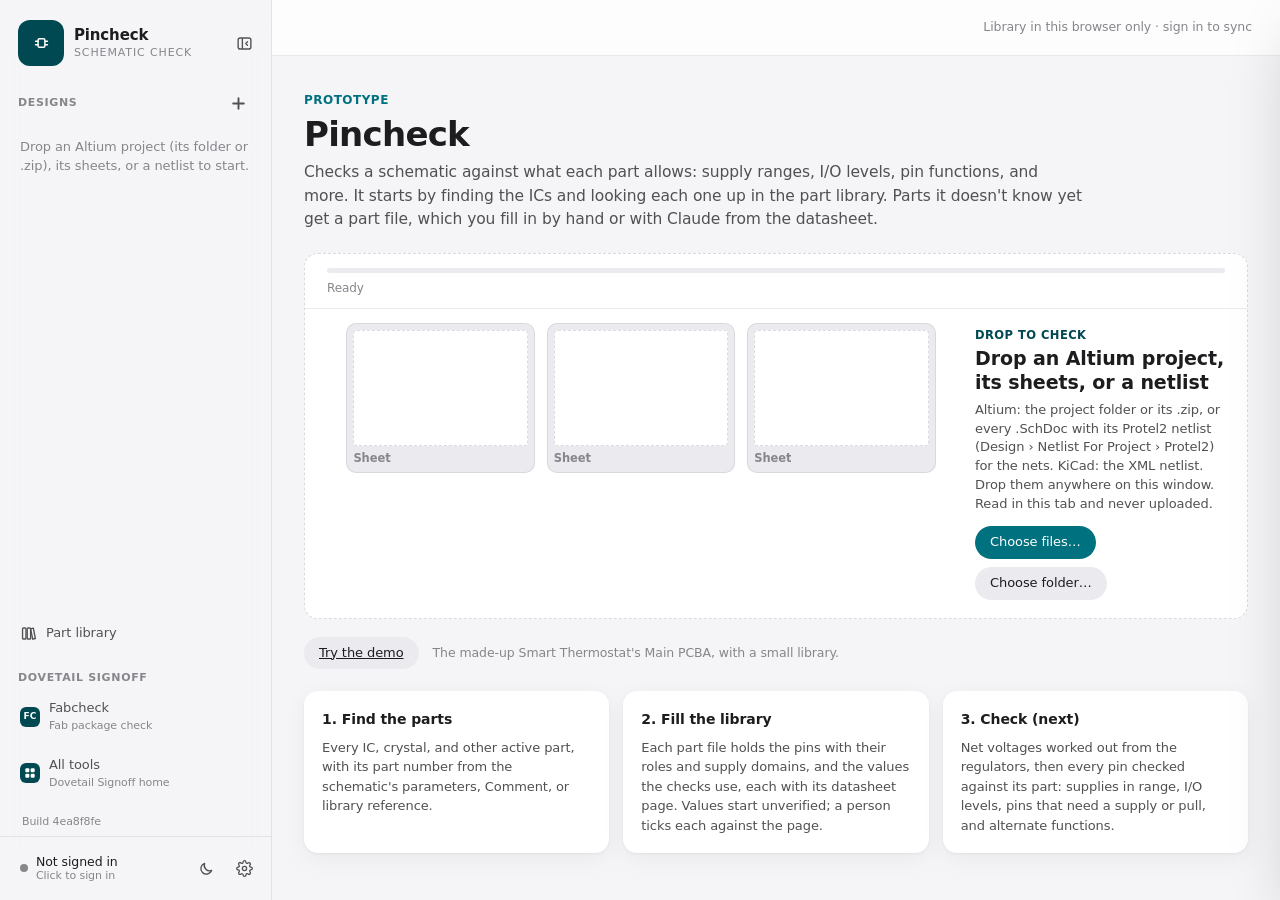
==== index.html @ 8c090bee "Findings: one line each, with a detail panel on the right A click opens a panel like Fabcheck's insp" ====
<!DOCTYPE html>
<html lang="en">
<head>
<meta charset="UTF-8">
<!-- Scripts only from this site. Schematics are read in this tab and never uploaded; the part library syncs with
     the private pincheck_data repo through api.github.com when signed in. -->
<meta http-equiv="Content-Security-Policy" content="default-src 'self'; script-src 'self'; connect-src 'self' https://api.github.com https://signoff-auth.misty-dawn-b371.workers.dev https://signoff-auth-dev.misty-dawn-b371.workers.dev; img-src 'self' data: blob:; style-src 'self' 'unsafe-inline'; object-src 'none'; base-uri 'none'; form-action 'none'">
<meta name="viewport" content="width=device-width, initial-scale=1.0">
<meta name="color-scheme" content="light dark">
<title>Pincheck · Schematic check</title>
<link rel="icon" href="data:image/svg+xml,%3Csvg xmlns='http://www.w3.org/2000/svg' viewBox='0 0 32 32'%3E%3Crect width='32' height='32' rx='8' fill='%23004952'/%3E%3Crect x='10' y='9' width='12' height='14' rx='2' fill='none' stroke='%23fff' stroke-width='2'/%3E%3Cpath d='M6 13h4M6 19h4M22 13h4M22 19h4' stroke='%23fff' stroke-width='2' stroke-linecap='round'/%3E%3C/svg%3E">
<link rel="stylesheet" href="assets/suite.css">
<link rel="stylesheet" href="assets/styles.css">
</head>
<body>
<div id="demo-banner" class="demo-banner" hidden></div>
<div class="app" id="app">
  <aside class="sidebar" id="sidebar">
    <div class="brand" data-act="home" style="cursor:pointer" title="Home">
      <div class="brand-mark" aria-hidden="true">
        <svg viewBox="0 0 20 20" fill="none" stroke="#fff" stroke-width="1.7" stroke-linecap="round"><rect x="6" y="5" width="8" height="10" rx="1.5"/><path d="M3 8h3M3 12h3M14 8h3M14 12h3"/></svg>
      </div>
      <div class="brand-text">
        <div class="brand-name">Pincheck</div>
        <div class="brand-sub">Schematic check</div>
      </div>
      <button class="icon-btn side-collapse" data-act="nav" title="Hide sidebar ( [ )" aria-label="Hide sidebar">
        <svg viewBox="0 0 20 20" fill="none" stroke="currentColor" stroke-width="1.6" stroke-linejoin="round"><rect x="2.5" y="3.5" width="15" height="13" rx="2.5"/><path d="M7.5 3.5v13"/><path d="M13.5 8l-2 2 2 2" stroke-linecap="round"/></svg>
      </button>
    </div>
    <div class="side-head">
      <span class="side-label">Designs</span>
      <button class="icon-btn" data-act="open" title="Open schematic files" aria-label="Open schematic files">
        <svg viewBox="0 0 16 16" fill="none" stroke="currentColor" stroke-width="1.8" stroke-linecap="round"><path d="M8 3v10M3 8h10"/></svg>
      </button>
    </div>
    <nav class="side-list" id="design-list"></nav>
    <button class="side-link" id="library-link" data-act="library" title="Every part file in the library">
      <svg viewBox="0 0 20 20" fill="none" stroke="currentColor" stroke-width="1.6" stroke-linejoin="round"><rect x="3" y="3.5" width="4" height="13" rx="1"/><rect x="8.5" y="3.5" width="4" height="13" rx="1"/><path d="m14 4.5 3.2-.8 2.4 12.2-3.2.8z" transform="translate(-1.5 0)"/></svg>
      Part library <span class="pk-count" id="library-count"></span>
    </button>
    <div class="side-tools" id="side-tools">
      <div class="side-head"><span class="side-label">Dovetail Signoff</span></div>
      <a class="side-link" href="../ee_design_review/index.html" data-signed data-demo-href hidden title="Open Signoff EE, electrical design review">
        <span class="tool-mark tool-mark-text">EE</span>
        <span>Signoff EE<small>Electrical design review</small></span>
      </a>
      <a class="side-link" href="../pcb_dfm/index.html" data-demo-href title="Open Fabcheck, fab package check">
        <span class="tool-mark tool-mark-text">FC</span>
        <span>Fabcheck<small>Fab package check</small></span>
      </a>
      <a class="side-link" href="../signoff/index.html" data-demo-href title="Back to Dovetail Signoff, all tools">
        <span class="tool-mark"><svg viewBox="0 0 18 18" fill="#fff"><rect x="2" y="2" width="6" height="6" rx="1.5"/><rect x="10" y="2" width="6" height="6" rx="1.5"/><rect x="2" y="10" width="6" height="6" rx="1.5"/><rect x="10" y="10" width="6" height="6" rx="1.5"/></svg></span>
        <span>All tools<small>Dovetail Signoff home</small></span>
      </a>
    </div>
    <button type="button" class="side-link" id="people-link" data-people-open title="People and access in Signoff EE, ME, and FW" hidden>
      <svg viewBox="0 0 20 20" fill="none" stroke="currentColor" stroke-width="1.6" stroke-linecap="round"><circle cx="7.5" cy="7" r="2.8"/><path d="M2.5 16.5c.6-2.8 2.6-4.3 5-4.3s4.4 1.5 5 4.3"/><circle cx="14" cy="7.8" r="2.2"/><path d="M13.6 12.3c2 .1 3.4 1.4 3.9 3.7"/></svg>
      People &amp; access
    </button>
    <div class="side-version pk-muted pk-version" id="version"></div>
    <div class="side-foot">
      <button class="sync-pill" id="sync-pill" title="GitHub sign-in">
        <span class="sync-dot"></span>
        <span class="sync-text"><span class="sync-title">Not signed in</span><span class="sync-sub">Click to sign in</span></span>
      </button>
      <button class="icon-btn" data-act="theme" id="theme-btn" title="Dark mode" aria-label="Toggle dark mode"></button>
      <button class="icon-btn" data-foot-settings title="Settings" aria-label="Settings">
        <svg viewBox="0 0 24 24" fill="none" stroke="currentColor" stroke-width="1.8" stroke-linecap="round" stroke-linejoin="round"><circle cx="12" cy="12" r="3"/><path d="M19.4 15a1.65 1.65 0 0 0 .33 1.82l.06.06a2 2 0 1 1-2.83 2.83l-.06-.06a1.65 1.65 0 0 0-1.82-.33 1.65 1.65 0 0 0-1 1.51V21a2 2 0 1 1-4 0v-.09A1.65 1.65 0 0 0 9 19.4a1.65 1.65 0 0 0-1.82.33l-.06.06a2 2 0 1 1-2.83-2.83l.06-.06A1.65 1.65 0 0 0 4.68 15a1.65 1.65 0 0 0-1.51-1H3a2 2 0 1 1 0-4h.09A1.65 1.65 0 0 0 4.6 9a1.65 1.65 0 0 0-.33-1.82l-.06-.06a2 2 0 1 1 2.83-2.83l.06.06A1.65 1.65 0 0 0 9 4.68a1.65 1.65 0 0 0 1-1.51V3a2 2 0 1 1 4 0v.09a1.65 1.65 0 0 0 1 1.51 1.65 1.65 0 0 0 1.82-.33l.06-.06a2 2 0 1 1 2.83 2.83l-.06.06A1.65 1.65 0 0 0 19.4 9a1.65 1.65 0 0 0 1.51 1H21a2 2 0 1 1 0 4h-.09a1.65 1.65 0 0 0-1.51 1z"/></svg>
      </button>
    </div>
  </aside>
  <main class="main" id="main">
    <header class="toolbar" id="toolbar">
      <button class="icon-btn menu-toggle" data-act="nav" title="Show sidebar ( [ )" aria-label="Show sidebar">
        <svg viewBox="0 0 20 20" fill="none" stroke="currentColor" stroke-width="1.8" stroke-linecap="round"><path d="M3 6h14M3 10h14M3 14h14"/></svg>
      </button>
      <div class="toolbar-center"><div class="seg" id="view-seg" role="tablist" hidden></div></div>
      <div class="toolbar-actions" id="toolbar-actions"></div>
    </header>
    <div id="view"></div>
  </main>
</div>
<aside class="inspector" id="inspector" aria-label="Finding detail"></aside>
<div class="pk-dropzone" aria-hidden="true"><div>Drop to open</div></div>
<div class="toasts" id="toasts"></div>
<input type="file" id="file-input" multiple hidden accept=".schdoc,.SchDoc,.prjpcb,.PrjPcb,.xml,.net,.zip">
<input type="file" id="dir-input" webkitdirectory multiple hidden>
<input type="file" id="json-input" multiple hidden accept=".json,application/json">
<script src="assets/version.js"></script>
<script src="assets/cfb.js"></script>
<script src="assets/schdoc.js"></script>
<script src="assets/kicad.js"></script>
<script src="assets/protel.js"></script>
<script src="assets/design.js"></script>
<script src="assets/archive.js"></script>
<script src="assets/params.js"></script>
<script src="assets/library.js"></script>
<script src="assets/checks.js"></script>
<script src="assets/findings.js"></script>
<script src="assets/scan.js"></script>
<script src="assets/viewer.js"></script>
<script src="assets/editor.js"></script>
<!-- Send to Signoff EE: the Signoff engine's model and GitHub storage (vendored by tools/sync_vendor.py), the send, and stored runs. -->
<script src="assets/vendor/model.js"></script>
<script src="assets/vendor/github.js"></script>
<script src="assets/signoff.js"></script>
<script src="assets/runs.js"></script>
<!-- The suite's sign-in and sidebar foot, from the hub (Pincheck vendors no engine files). -->
<script src="../signoff/assets/auth.js"></script>
<script src="../signoff/assets/people.js"></script>
<script src="../signoff/assets/invites.js"></script>
<script src="../signoff/assets/sidefoot.js"></script>
<script src="assets/app.js"></script>
</body>
</html>
---- assets/suite.css ----
/* Vendored from ee_design_review/assets/styles.css (Signoff EE) so Pincheck shares the suite's tokens and components.
   Do not edit here: re-copy with tools/sync_suite_css.py when Signoff EE's stylesheet changes. */
/* Shared Signoff engine (EE, ME and FW). Edit it in ee_design_review only; me_design_review and
   fw_design_review vendor it unchanged with tools/sync_engine.py. Tool specifics go in assets/config.js. */
/* Signoff — design review tool. Light/dark tokens, then layout, then components. */

:root {
  --bg: #f5f5f7;
  --bg-elev: #ffffff;
  --bg-sunk: #ebebef;
  --sidebar: rgba(246, 246, 248, 0.82);
  --toolbar: rgba(255, 255, 255, 0.78);
  --text: #1d1d1f;
  --text-2: #515154;
  --text-3: #86868b;
  --hair: rgba(0, 0, 0, 0.08);
  --hair-2: rgba(0, 0, 0, 0.14);
  --accent: #00727f;
  --accent-ink: #004952;
  --accent-soft: rgba(0, 114, 127, 0.10);
  --pass: #248a3d;
  --pass-soft: rgba(52, 199, 89, 0.14);
  --issue: #d70015;
  --issue-soft: rgba(255, 59, 48, 0.12);
  --warn: #946f00;
  --warn-soft: rgba(255, 214, 10, 0.22);
  --on-warn: #fff;
  /* Severities tell apart without hue (Chris is colorblind): errors are striped, warnings dotted.
     The *-hatch tokens overlay a soft tint, the *-fill-hatch tokens a solid fill, e.g.
     background: var(--warn-hatch), var(--warn-soft). */
  --issue-hatch: repeating-linear-gradient(-45deg, rgba(215, 0, 21, 0.22) 0 1.5px, transparent 1.5px 6px);
  --warn-hatch: radial-gradient(circle, rgba(148, 111, 0, 0.42) 0 0.8px, transparent 1.3px) 0 0 / 5px 5px;
  --issue-fill-hatch: repeating-linear-gradient(-45deg, rgba(255, 255, 255, 0.45) 0 1px, transparent 1px 4px);
  --warn-fill-hatch: radial-gradient(circle, rgba(255, 255, 255, 0.55) 0 0.7px, transparent 1.1px) 0 0 / 3px 3px;
  --na: #8e8e93;
  --na-soft: rgba(142, 142, 147, 0.14);
  --sev-critical: #d70015;
  --sev-major: #e07800;
  --sev-minor: #a1a1a6;
  --shadow-sm: 0 1px 2px rgba(0, 0, 0, 0.04), 0 1px 1px rgba(0, 0, 0, 0.03);
  --shadow: 0 1px 3px rgba(0, 0, 0, 0.05), 0 6px 24px rgba(0, 0, 0, 0.05);
  --shadow-lg: 0 24px 64px rgba(0, 0, 0, 0.18), 0 2px 8px rgba(0, 0, 0, 0.08);
  --radius: 14px;
  --radius-sm: 9px;
  --sans: -apple-system, BlinkMacSystemFont, "SF Pro Text", "Inter", "Segoe UI Variable Text", "Segoe UI", system-ui, sans-serif;
  --display: -apple-system, BlinkMacSystemFont, "SF Pro Display", "Inter", "Segoe UI Variable Display", "Segoe UI", system-ui, sans-serif;
  --mono: ui-monospace, "SF Mono", "Cascadia Code", Consolas, monospace;
  --ease: cubic-bezier(0.2, 0.8, 0.2, 1);
  color-scheme: light;
}

@media (prefers-color-scheme: dark) {
  :root:not([data-theme="light"]) {
    --bg: #000000;
    --bg-elev: #1c1c1e;
    --bg-sunk: #2c2c2e;
    --sidebar: rgba(28, 28, 30, 0.82);
    --toolbar: rgba(22, 22, 24, 0.78);
    --text: #f5f5f7;
    --text-2: #c7c7cc;
    --text-3: #8e8e93;
    --hair: rgba(255, 255, 255, 0.09);
    --hair-2: rgba(255, 255, 255, 0.16);
    --accent: #3fc1cf;
    --accent-ink: #7fd8e2;
    --accent-soft: rgba(63, 193, 207, 0.14);
    --pass: #30d158;
    --pass-soft: rgba(48, 209, 88, 0.16);
    --issue: #ff453a;
    --issue-soft: rgba(255, 69, 58, 0.16);
    --warn: #ffd60a;
    --warn-soft: rgba(255, 214, 10, 0.14);
    --on-warn: #1c1c1e;
    --issue-hatch: repeating-linear-gradient(-45deg, rgba(255, 69, 58, 0.26) 0 1.5px, transparent 1.5px 6px);
    --warn-hatch: radial-gradient(circle, rgba(255, 214, 10, 0.4) 0 0.8px, transparent 1.3px) 0 0 / 5px 5px;
    --issue-fill-hatch: repeating-linear-gradient(-45deg, rgba(255, 255, 255, 0.45) 0 1px, transparent 1px 4px);
    --warn-fill-hatch: radial-gradient(circle, rgba(0, 0, 0, 0.4) 0 0.7px, transparent 1.1px) 0 0 / 3px 3px;
    --na-soft: rgba(142, 142, 147, 0.2);
    --sev-minor: #636366;
    --shadow-sm: none;
    --shadow: 0 0 0 1px rgba(255, 255, 255, 0.06);
    --shadow-lg: 0 24px 64px rgba(0, 0, 0, 0.6), 0 0 0 1px rgba(255, 255, 255, 0.08);
    color-scheme: dark;
  }
}
:root[data-theme="dark"] {
  --bg: #000000;
  --bg-elev: #1c1c1e;
  --bg-sunk: #2c2c2e;
  --sidebar: rgba(28, 28, 30, 0.82);
  --toolbar: rgba(22, 22, 24, 0.78);
  --text: #f5f5f7;
  --text-2: #c7c7cc;
  --text-3: #8e8e93;
  --hair: rgba(255, 255, 255, 0.09);
  --hair-2: rgba(255, 255, 255, 0.16);
  --accent: #3fc1cf;
  --accent-ink: #7fd8e2;
  --accent-soft: rgba(63, 193, 207, 0.14);
  --pass: #30d158;
  --pass-soft: rgba(48, 209, 88, 0.16);
  --issue: #ff453a;
  --issue-soft: rgba(255, 69, 58, 0.16);
  --warn: #ffd60a;
  --warn-soft: rgba(255, 214, 10, 0.14);
  --on-warn: #1c1c1e;
  --issue-hatch: repeating-linear-gradient(-45deg, rgba(255, 69, 58, 0.26) 0 1.5px, transparent 1.5px 6px);
  --warn-hatch: radial-gradient(circle, rgba(255, 214, 10, 0.4) 0 0.8px, transparent 1.3px) 0 0 / 5px 5px;
  --issue-fill-hatch: repeating-linear-gradient(-45deg, rgba(255, 255, 255, 0.45) 0 1px, transparent 1px 4px);
  --warn-fill-hatch: radial-gradient(circle, rgba(0, 0, 0, 0.4) 0 0.7px, transparent 1.1px) 0 0 / 3px 3px;
  --na-soft: rgba(142, 142, 147, 0.2);
  --sev-minor: #636366;
  --shadow-sm: none;
  --shadow: 0 0 0 1px rgba(255, 255, 255, 0.06);
  --shadow-lg: 0 24px 64px rgba(0, 0, 0, 0.6), 0 0 0 1px rgba(255, 255, 255, 0.08);
  color-scheme: dark;
}

* { box-sizing: border-box; }
html, body { margin: 0; height: 100%; }
body {
  background: var(--bg);
  color: var(--text);
  font: 14px/1.45 var(--sans);
  -webkit-font-smoothing: antialiased;
  letter-spacing: -0.006em;
}
button, input, select, textarea { font: inherit; color: inherit; letter-spacing: inherit; }
button { cursor: pointer; }
[hidden] { display: none !important; }
:focus-visible { outline: 3px solid var(--accent-soft); outline-offset: 1px; border-radius: 6px; }
::selection { background: var(--accent-soft); }

/* ── App layout ── */
.app { display: grid; grid-template-columns: 272px 1fr; height: 100vh; height: 100dvh; }
/* The banner wraps to several lines on a phone, so the app takes what's left instead of a fixed 33px. */
body.has-banner { display: flex; flex-direction: column; height: 100vh; height: 100dvh; }
body.has-banner .demo-banner { flex: none; }
body.has-banner .app { flex: 1; min-height: 0; height: auto; }
.sidebar {
  background: var(--sidebar);
  backdrop-filter: saturate(180%) blur(24px);
  -webkit-backdrop-filter: saturate(180%) blur(24px);
  border-right: 1px solid var(--hair);
  display: flex; flex-direction: column; min-height: 0;
}
.main { position: relative; overflow: auto; min-width: 0; scroll-behavior: smooth; }

/* ── Sidebar ── */
.brand { display: flex; align-items: center; gap: 10px; padding: 20px 18px 14px; }
/* A touch taller than the name and subtitle beside it (44 px when the subtitle wraps). */
.brand-mark { width: 46px; height: 46px; border-radius: 12px; background: #004952; display: grid; place-items: center; flex: none; }
.brand-mark svg { width: 17px; height: 28px; }
.brand-text { line-height: 1.1; }
.brand-name { font: 600 15px/1.1 var(--display); letter-spacing: -0.01em; }
.brand-sub { font-size: 11px; color: var(--text-3); letter-spacing: 0.08em; text-transform: uppercase; margin-top: 3px; }

.side-search { margin: 0 14px 10px; position: relative; }
.side-search input {
  width: 100%; border: none; border-radius: 9px; padding: 7px 10px 7px 30px;
  background: var(--bg-sunk); font-size: 13px; outline: none;
}
.side-search svg { position: absolute; left: 10px; top: 50%; transform: translateY(-50%); width: 13px; height: 13px; color: var(--text-3); }

.side-head { display: flex; align-items: center; justify-content: space-between; padding: 8px 18px 6px; }
.side-head .side-fold { margin-left: auto; }
.side-label { font-size: 11px; font-weight: 600; color: var(--text-3); text-transform: uppercase; letter-spacing: 0.06em; }
.side-list { flex: 1; overflow-y: auto; overflow-x: hidden; padding: 2px 10px 12px; }
.proj {
  display: flex; align-items: center; gap: 10px; width: 100%; text-align: left;
  border: none; background: transparent; border-radius: 9px; padding: 8px 10px; margin-bottom: 1px;
  transition: background 0.15s;
}
.proj:hover { background: var(--hair); }
.proj.active { background: var(--accent); color: #fff; }
.proj.active .proj-sub { color: rgba(255, 255, 255, 0.75); }
.proj-body { flex: 1; min-width: 0; overflow: hidden; }
/* Block-level, or the ellipsis never applies and long names run past the row to the panel edge. */
.proj-name { display: block; font-weight: 500; font-size: 13.5px; white-space: nowrap; overflow: hidden; text-overflow: ellipsis; }
.proj-sub { display: block; font-size: 12px; color: var(--text-3); white-space: nowrap; overflow: hidden; text-overflow: ellipsis; }
.proj-dirty { width: 7px; height: 7px; border-radius: 50%; background: var(--warn); flex: none; }
.proj.active .proj-dirty { background: #fff; }
.side-empty { color: var(--text-3); font-size: 13px; padding: 12px 10px; }
.side-archived { margin-top: 10px; }
.side-group + .side-group { margin-top: 6px; }
.side-group-head { display: flex; align-items: center; gap: 6px; width: 100%; padding: 6px 8px 4px; border: 0; border-radius: 6px; background: none; color: var(--text-3); font: inherit; font-size: 11px; font-weight: 600; text-transform: uppercase; letter-spacing: 0.06em; text-align: left; cursor: pointer; }
.side-group-head:hover { color: var(--text-2); }
.side-group-head svg { width: 12px; height: 12px; flex: none; transition: transform 0.15s; }
.side-group-head[aria-expanded="false"] svg { transform: rotate(-90deg); }
.side-group-name { flex: 1; min-width: 0; overflow: hidden; white-space: nowrap; text-overflow: ellipsis; }
.side-group-count { font-weight: 500; letter-spacing: 0; }

.side-foot { border-top: 1px solid var(--hair); padding: 10px 12px; display: flex; align-items: center; gap: 8px; }
.sync-pill {
  flex: 1; display: flex; align-items: center; gap: 8px; border: none; background: transparent;
  border-radius: 9px; padding: 7px 8px; text-align: left; min-width: 0;
}
.sync-pill:hover { background: var(--hair); }
.sync-dot { width: 8px; height: 8px; border-radius: 50%; background: var(--text-3); flex: none; }
.sync-dot[data-tone="ok"] { background: var(--pass); }
.sync-dot[data-tone="warn"] { background: var(--warn); }
.sync-dot[data-tone="error"] { background: var(--issue); }
.sync-dot[data-tone="busy"] { background: var(--accent); animation: pulse 1s infinite; }
@keyframes pulse { 50% { opacity: 0.3; } }
.sync-text { min-width: 0; line-height: 1.25; display: flex; flex-direction: column; }
.sync-title { font-size: 12.5px; font-weight: 500; white-space: nowrap; overflow: hidden; text-overflow: ellipsis; }
.sync-sub { font-size: 11px; color: var(--text-3); white-space: nowrap; overflow: hidden; text-overflow: ellipsis; }
/* The signed-in GitHub account, on the pill's second line: who this page is acting as, at a glance. */
.sync-sub.sync-who { font-size: 12.5px; font-weight: 600; color: var(--text-2); }

/* ── Buttons ── */
.btn {
  display: inline-flex; align-items: center; justify-content: center; gap: 6px;
  border: none; border-radius: 980px; padding: 7px 15px; font-size: 13px; font-weight: 500;
  background: var(--bg-sunk); color: var(--text); white-space: nowrap;
  transition: background 0.15s, transform 0.1s, opacity 0.15s;
}
.btn:hover { background: var(--hair-2); }
.btn:active { transform: scale(0.97); }
.btn:disabled { opacity: 0.45; pointer-events: none; }
.btn-primary { background: var(--accent); color: #fff; }
.btn-primary:hover { background: var(--accent-ink); }
:root[data-theme="dark"] .btn-primary:hover { background: #2aa7b5; }
.btn-plain { background: transparent; color: var(--accent); padding-left: 8px; padding-right: 8px; }
.btn-plain:hover { background: var(--accent-soft); }
.btn-danger { background: var(--issue-soft); color: var(--issue); }
.btn-danger:hover { background: var(--issue); color: #fff; }
.btn svg { width: 15px; height: 15px; }
.icon-btn {
  width: 30px; height: 30px; border-radius: 8px; border: none; background: transparent; color: var(--text-2);
  display: inline-grid; place-items: center; flex: none; transition: background 0.15s;
}
.icon-btn:hover { background: var(--hair); color: var(--text); }
.icon-btn svg { width: 17px; height: 17px; }
.badge { min-width: 18px; height: 18px; padding: 0 5px; border-radius: 9px; background: var(--warn); color: var(--on-warn); font-size: 11px; font-weight: 600; display: inline-grid; place-items: center; }

/* ── Toolbar ── */
.toolbar {
  position: sticky; top: 0; z-index: 20; height: 56px;
  display: flex; align-items: center; gap: 12px; padding: 0 28px;
  background: var(--toolbar);
  backdrop-filter: saturate(180%) blur(20px);
  -webkit-backdrop-filter: saturate(180%) blur(20px);
  border-bottom: 1px solid var(--hair);
}
.toolbar-title { display: none; font: 600 15px var(--display); flex: none; max-width: 32ch; white-space: nowrap; overflow: hidden; text-overflow: ellipsis; opacity: 0; transition: opacity 0.2s; }
.toolbar.scrolled .toolbar-title { opacity: 1; }
.toolbar-center { flex: 1; display: flex; justify-content: flex-start; min-width: 0; }
.toolbar-actions { display: flex; gap: 6px; align-items: center; flex: none; }
.menu-toggle { display: none; }

/* Segmented control */
.seg {
  display: inline-flex; background: var(--bg-sunk); border-radius: 9px; padding: 2px; gap: 2px;
  max-width: 100%; overflow-x: auto; scrollbar-width: none;
}
.seg::-webkit-scrollbar { display: none; }
.seg button {
  border: none; background: transparent; border-radius: 7px; padding: 4px 11px; font-size: 12.5px; font-weight: 500;
  color: var(--text-2); white-space: nowrap; transition: background 0.15s, color 0.15s, box-shadow 0.15s;
  display: inline-flex; align-items: center; gap: 6px;
}
.seg button:hover { color: var(--text); }
.seg button.on { background: var(--bg-elev); color: var(--text); box-shadow: 0 1px 3px rgba(0, 0, 0, 0.12), 0 0 0 0.5px rgba(0, 0, 0, 0.04); }
.seg .count { font-size: 11px; color: var(--text-3); font-variant-numeric: tabular-nums; }
.seg button .dot { width: 6px; height: 6px; border-radius: 50%; background: var(--issue); }

/* ── Page ── */
.page { max-width: 1060px; margin: 0 auto; padding: 36px 32px 120px; }
.eyebrow { font-size: 12px; font-weight: 600; color: var(--accent); letter-spacing: 0.04em; text-transform: uppercase; margin-bottom: 6px; }
.page-title { font: 700 34px/1.12 var(--display); letter-spacing: -0.022em; margin: 0 0 8px; }
.page-sub { color: var(--text-2); font-size: 15px; display: flex; flex-wrap: wrap; gap: 6px 14px; align-items: center; }
.page-sub .sep { color: var(--text-3); margin: 0 7px; }
.chips { display: flex; flex-wrap: wrap; gap: 6px; }
.chip { font-size: 12px; padding: 3px 10px; border-radius: 980px; background: var(--bg-sunk); color: var(--text-2); white-space: nowrap; }
.chip.accent { background: var(--accent-soft); color: var(--accent-ink); }
.page-head { display: flex; gap: 24px; align-items: flex-start; justify-content: space-between; margin-bottom: 28px; }
.page-head-text { min-width: 0; flex: 1; }
/* A board's picture beside the progress ring, when a checker stored one (Fabcheck's previews) */
.head-visual { display: flex; align-items: center; gap: 22px; flex: none; }
.head-pic { position: relative; }
.head-pic:empty { display: none; }
.head-pic-img { display: block; padding: 0; border: none; background: none; border-radius: 10px; }
button.head-pic-img { cursor: pointer; }
.head-pic-img img { display: block; width: 240px; max-width: 38vw; max-height: 150px; object-fit: contain; filter: drop-shadow(0 10px 18px rgba(0, 0, 0, 0.22)); transition: transform 0.2s var(--ease); }
button.head-pic-img:hover img { transform: translateY(-2px) scale(1.02); }
.head-pic .seg { position: absolute; right: 0; bottom: -10px; opacity: 0; transition: opacity 0.15s; }
.head-pic:hover .seg, .head-pic:focus-within .seg { opacity: 1; }
.head-pic .seg button { padding: 2px 8px; font-size: 11px; }
/* Touch screens: the side toggle sits under the picture, not over it. */
@media (hover: none) {
  .head-pic { display: flex; flex-direction: column; align-items: center; gap: 8px; }
  .head-pic .seg { position: static; opacity: 1; }
}

/* Cards */
.card { background: var(--bg-elev); border-radius: var(--radius); box-shadow: var(--shadow); }
.grid { display: grid; gap: 14px; }
.grid-4 { grid-template-columns: repeat(4, 1fr); }
.grid-3 { grid-template-columns: repeat(auto-fill, minmax(290px, 1fr)); }
.stat { padding: 16px 18px; }
.stat-num { font: 600 28px/1 var(--display); font-variant-numeric: tabular-nums; letter-spacing: -0.02em; }
.stat-label { font-size: 12.5px; color: var(--text-3); margin-top: 6px; }
.stat.pass .stat-num { color: var(--pass); }
.stat.issue .stat-num { color: var(--issue); }
.stat-link { border: none; text-align: left; font: inherit; color: inherit; transition: transform 0.2s var(--ease), box-shadow 0.2s; }
.stat-link:hover { transform: translateY(-2px); box-shadow: var(--shadow-lg); }
.section-title { font: 600 19px var(--display); letter-spacing: -0.012em; margin: 36px 0 14px; display: flex; align-items: center; justify-content: space-between; gap: 12px; }

.cl-card { padding: 18px; border: none; text-align: left; display: flex; flex-direction: column; gap: 14px; transition: transform 0.2s var(--ease), box-shadow 0.2s; }
.cl-card:hover { transform: translateY(-2px); box-shadow: var(--shadow-lg); }
.cl-card-top { display: flex; justify-content: space-between; align-items: flex-start; gap: 10px; }
.cl-card-title { font: 600 16px var(--display); }
.cl-card-desc { font-size: 12.5px; color: var(--text-3); margin-top: 3px; line-height: 1.35; display: -webkit-box; -webkit-line-clamp: 2; -webkit-box-orient: vertical; overflow: hidden; }
.cl-card-top > div:first-child { min-width: 0; }
.cl-card-foot { display: flex; gap: 12px; font-size: 12px; color: var(--text-2); font-variant-numeric: tabular-nums; }
.cl-card-foot b { font-weight: 600; }
.bar { height: 6px; border-radius: 3px; background: var(--bg-sunk); overflow: hidden; display: flex; }
.bar i { display: block; height: 100%; transition: width 0.4s var(--ease); }
.bar .b-pass { background: var(--pass); }
.bar .b-issue { background: var(--issue-fill-hatch), var(--issue); }
.bar .b-na { background: var(--na); opacity: 0.45; }

/* Progress ring */
.ring { position: relative; flex: none; }
.ring svg { display: block; transform: rotate(-90deg); }
.ring-track { stroke: var(--bg-sunk); }
.ring-val { stroke: var(--accent); transition: stroke-dashoffset 0.6s var(--ease); }
.ring-label { position: absolute; inset: 0; display: grid; place-items: center; text-align: center; font-variant-numeric: tabular-nums; }
.ring-label b { font: 600 22px/1 var(--display); letter-spacing: -0.02em; display: block; }
.ring-label span { font-size: 11px; color: var(--text-3); }

/* ── Checklist view ── */
.cl-head { display: flex; align-items: flex-end; justify-content: space-between; gap: 20px; margin-bottom: 18px; }
.filters { display: flex; gap: 10px; align-items: center; flex-wrap: wrap; margin-bottom: 18px; }
.search { position: relative; flex: 1; min-width: 180px; max-width: 320px; }
.search input { width: 100%; border: none; border-radius: 9px; padding: 7px 10px 7px 30px; background: var(--bg-elev); box-shadow: var(--shadow-sm), inset 0 0 0 1px var(--hair); font-size: 13px; outline: none; }
.search input:focus { box-shadow: inset 0 0 0 2px var(--accent); }
.search svg { position: absolute; left: 10px; top: 50%; transform: translateY(-50%); width: 13px; height: 13px; color: var(--text-3); }

.sec { margin-bottom: 14px; overflow: hidden; }
.sec-head { display: flex; align-items: center; gap: 12px; padding: 14px 16px 14px 18px; cursor: pointer; user-select: none; }
.sec-chev { width: 14px; height: 14px; color: var(--text-3); transition: transform 0.2s var(--ease); flex: none; }
.sec.collapsed .sec-chev { transform: rotate(-90deg); }
.sec-title { font: 600 15px var(--display); flex: 1; min-width: 0; letter-spacing: -0.01em; }
.sec-title small { font: 400 12px var(--sans); color: var(--text-3); margin-left: 8px; }
.sec-meta { display: flex; align-items: center; gap: 10px; font-size: 12px; color: var(--text-3); font-variant-numeric: tabular-nums; flex: none; }
.sec-meta .bar { width: 72px; }
.sec-na { font-size: 11.5px; padding: 3px 9px; border-radius: 980px; border: none; background: transparent; color: var(--text-3); }
.sec-na:hover { background: var(--bg-sunk); color: var(--text); }
.sec-na.on { background: var(--na-soft); color: var(--text-2); }
.sec-pass { display: inline-flex; align-items: center; gap: 4px; }
.sec-pass svg { width: 11px; height: 11px; flex: none; }
.sec-pass:hover { color: var(--pass); }
.sec.collapsed .sec-body { display: none; }
.sec.is-na .sec-title { color: var(--text-3); }
.sec-body { border-top: 1px solid var(--hair); }

.item {
  display: grid; grid-template-columns: auto 1fr auto; gap: 12px; align-items: start;
  padding: 11px 16px 11px 18px; border-bottom: 1px solid var(--hair); cursor: pointer;
  transition: background 0.12s;
}
.item:last-child { border-bottom: none; }
.item:hover { background: rgba(127, 127, 127, 0.05); }
.item.sel { background: var(--accent-soft); }
.item.st-na .item-text, .item.st-pass .item-text { color: var(--text-3); }
.item.st-pass .item-text { text-decoration: none; }
.item-text { font-size: 14px; line-height: 1.4; padding-top: 2px; }
.item-sub { display: flex; flex-wrap: wrap; gap: 6px; align-items: center; margin-top: 5px; font-size: 11.5px; color: var(--text-3); }
.item-sub:empty { display: none; }
.sev { display: inline-flex; align-items: center; gap: 4px; }
.sev::before { content: ""; width: 6px; height: 6px; border-radius: 50%; background: var(--sev-minor); }
.sev.critical::before { background: var(--sev-critical); }
.sev.major::before { background: var(--sev-major); }
.tag { padding: 1px 7px; border-radius: 5px; background: var(--bg-sunk); }
.res { padding: 1px 7px; border-radius: 5px; font-weight: 500; }
.res.fixed { background: var(--pass-soft); color: var(--pass); }
.res.waived { background: var(--na-soft); color: var(--text-2); }
.res.open { background: var(--issue-hatch), var(--issue-soft); color: var(--issue); }
.item-right { display: flex; align-items: center; gap: 8px; padding-top: 1px; }
.cmt-count { display: inline-flex; align-items: center; gap: 3px; font-size: 12px; color: var(--text-3); font-variant-numeric: tabular-nums; }
.cmt-count svg { width: 13px; height: 13px; }

/* Status control: a round checkbox plus quick actions on hover */
.status { width: 22px; height: 22px; border-radius: 50%; border: 1.5px solid var(--hair-2); background: transparent; display: grid; place-items: center; padding: 0; transition: all 0.15s; margin-top: 1px; }
.status:hover { border-color: var(--pass); }
.status svg { width: 12px; height: 12px; opacity: 0; color: #fff; }
.status.pass { background: var(--pass); border-color: var(--pass); }
.status.pass svg.i-check { opacity: 1; }
.status.issue { background: var(--issue); border-color: var(--issue); }
.status.issue svg.i-bang { opacity: 1; }
.status.na { background: var(--na-soft); border-color: transparent; }
.status.na svg.i-dash { opacity: 1; color: var(--text-3); }
.status svg { position: absolute; }
.status { position: relative; }
.item { position: relative; }
.quick { position: absolute; right: 52px; top: 8px; display: flex; gap: 2px; padding: 2px; border-radius: 9px; background: var(--bg-elev); box-shadow: var(--shadow); opacity: 0; pointer-events: none; transition: opacity 0.12s; }
.item:hover .quick { opacity: 1; pointer-events: auto; }
.quick button { border: none; background: transparent; border-radius: 6px; padding: 3px 7px; font-size: 11.5px; color: var(--text-3); font-weight: 500; }
.quick button:hover { background: var(--bg-sunk); color: var(--text); }
.quick .q-issue:hover { color: var(--issue); background: var(--issue-soft); }
.quick .q-pass:hover { color: var(--pass); background: var(--pass-soft); }

.hidden-rows { padding: 9px 18px; font-size: 12.5px; color: var(--text-3); border-top: 1px solid var(--hair); display: flex; align-items: center; justify-content: space-between; }
.hidden-rows button { border: none; background: transparent; color: var(--accent); font-size: 12.5px; padding: 2px 6px; border-radius: 6px; }
.hidden-rows button:hover { background: var(--accent-soft); }
.item.auto-na { opacity: 0.6; }
.add-row { padding: 8px 18px 12px; border-top: 1px solid var(--hair); }
.add-row input { width: 100%; border: none; background: transparent; outline: none; padding: 6px 0; font-size: 13.5px; }
.add-row input::placeholder { color: var(--text-3); }

.empty { text-align: center; padding: 72px 20px; color: var(--text-3); }
.empty h2 { font: 600 22px var(--display); color: var(--text); margin: 14px 0 6px; letter-spacing: -0.015em; }
.empty p { margin: 0 auto 20px; max-width: 46ch; }
.empty-art { width: 64px; height: 64px; border-radius: 18px; background: var(--accent-soft); color: var(--accent); display: inline-grid; place-items: center; }
.empty-art svg { width: 30px; height: 30px; }

/* ── Inspector (item detail) ── */
.inspector {
  position: fixed; top: 12px; right: 12px; bottom: 12px; width: 400px; z-index: 40;
  background: var(--bg-elev); border-radius: 18px; box-shadow: var(--shadow-lg);
  display: flex; flex-direction: column; transform: translateX(calc(100% + 24px)); transition: transform 0.32s var(--ease);
}
.inspector.open { transform: none; }
.insp-head { display: flex; align-items: center; justify-content: space-between; padding: 14px 14px 4px 20px; }
.insp-crumb { font-size: 12px; color: var(--text-3); white-space: nowrap; overflow: hidden; text-overflow: ellipsis; }
.insp-body { flex: 1; overflow: auto; padding: 6px 20px 20px; }
.insp-title { font: 600 18px/1.3 var(--display); letter-spacing: -0.012em; margin: 6px 0 12px; }
.insp-title[contenteditable="true"] { outline: none; border-radius: 6px; box-shadow: 0 0 0 2px var(--accent-soft); padding: 2px 4px; margin-left: -4px; }
.hint { font-size: 13.5px; color: var(--text-2); background: var(--bg-sunk); border-radius: 10px; padding: 11px 13px; margin-bottom: 16px; line-height: 1.5; }
.hint b { display: block; font-size: 11px; text-transform: uppercase; letter-spacing: 0.06em; color: var(--text-3); margin-bottom: 4px; }
.field { margin-bottom: 14px; }
.field > label, .field-label { display: block; font-size: 12px; font-weight: 500; color: var(--text-3); margin-bottom: 6px; }
.seg.full { display: flex; width: 100%; }
.seg.full button { flex: 1; justify-content: center; padding: 6px 8px; }
.seg button.on.s-pass { color: var(--pass); }
.seg button.on.s-issue { color: var(--issue); }
.issue-box { border-radius: 12px; background: var(--issue-hatch), var(--issue-soft); padding: 12px; margin-bottom: 16px; }
.issue-box .field:last-child { margin-bottom: 0; }
.issue-box .seg { background: rgba(255, 255, 255, 0.55); }
:root[data-theme="dark"] .issue-box .seg { background: rgba(0, 0, 0, 0.35); }
@media (prefers-color-scheme: dark) { :root:not([data-theme="light"]) .issue-box .seg { background: rgba(0, 0, 0, 0.35); } }
.input, select.input, textarea.input {
  width: 100%; border: none; border-radius: 9px; padding: 8px 11px; background: var(--bg-sunk); outline: none; font-size: 13.5px;
}
.input:focus { box-shadow: inset 0 0 0 2px var(--accent); }
textarea.input { resize: vertical; min-height: 64px; line-height: 1.45; }
.row2 { display: grid; grid-template-columns: 1fr 1fr; gap: 10px; }
.meta-line { font-size: 11.5px; color: var(--text-3); margin: 4px 0 16px; }

.thread { margin-top: 18px; }
.thread-title { font: 600 14px var(--display); margin-bottom: 10px; display: flex; justify-content: space-between; align-items: center; }
.cmt { display: grid; grid-template-columns: 28px 1fr; gap: 10px; margin-bottom: 14px; }
.avatar { width: 28px; height: 28px; border-radius: 50%; display: grid; place-items: center; font-size: 11px; font-weight: 600; color: #fff; background: var(--accent); }
.cmt-head { display: flex; gap: 8px; align-items: baseline; font-size: 12px; }
.cmt-head b { font-weight: 600; font-size: 12.5px; }
.cmt-head span { color: var(--text-3); }
.cmt-text { font-size: 13.5px; white-space: pre-wrap; word-wrap: break-word; margin-top: 2px; }
.cmt-del { border: none; background: transparent; color: var(--text-3); font-size: 11.5px; padding: 0 4px; margin-left: auto; opacity: 0; border-radius: 4px; }
.cmt:hover .cmt-del { opacity: 1; }
.cmt-del:hover { color: var(--issue); }
.composer { border-top: 1px solid var(--hair); padding: 12px 14px 14px; }
.composer textarea { min-height: 44px; max-height: 160px; }
.composer-foot { display: flex; justify-content: space-between; align-items: flex-end; gap: 10px; margin-top: 8px; font-size: 11.5px; color: var(--text-3); }
.composer-hints { display: flex; flex-direction: column; gap: 2px; }
.composer-hints b { font-weight: 600; color: var(--text-2); }
kbd { font: 500 11px var(--mono); padding: 1px 5px; border-radius: 4px; background: var(--bg-sunk); border: 1px solid var(--hair); }

/* ── Findings table ── */
.table { width: 100%; border-collapse: collapse; }
.table th { text-align: left; font-size: 11.5px; font-weight: 600; color: var(--text-3); text-transform: uppercase; letter-spacing: 0.05em; padding: 12px 14px; border-bottom: 1px solid var(--hair); }
.table td { padding: 12px 14px; border-bottom: 1px solid var(--hair); vertical-align: top; font-size: 13.5px; }
.table tr:last-child td { border-bottom: none; }
.table tbody tr { cursor: pointer; transition: background 0.12s; }
.table tbody tr:hover { background: rgba(127, 127, 127, 0.05); }
.table .muted { color: var(--text-3); font-size: 12.5px; }
/* A wide table scrolls sideways inside its card at any width (the Requirements table clipped beside the
   sidebar), and a soft shade on an edge shows there's more that way: the covers scroll with the table
   (local) and uncover the shades (scroll) once it has moved. */
.card.table-scroll, .spec-table-wrap { overflow-x: auto; overscroll-behavior-x: contain;
  background:
    linear-gradient(to right, var(--bg-elev) 40%, transparent) left center / 28px 100% no-repeat local,
    linear-gradient(to left, var(--bg-elev) 40%, transparent) right center / 28px 100% no-repeat local,
    radial-gradient(farthest-side at 0 50%, color-mix(in srgb, var(--text) 22%, transparent), transparent) left center / 12px 100% no-repeat scroll,
    radial-gradient(farthest-side at 100% 50%, color-mix(in srgb, var(--text) 22%, transparent), transparent) right center / 12px 100% no-repeat scroll,
    var(--bg-elev); }
.table.reqs td:nth-child(2) { min-width: 200px; }
.table.reqs td:nth-child(n+3) { white-space: nowrap; }

/* ── Sheets (modals) ── */
.sheet-wrap {
  position: fixed; inset: 0; z-index: 60; background: rgba(0, 0, 0, 0.28);
  display: grid; place-items: center; padding: 24px; animation: fade 0.2s;
  backdrop-filter: blur(2px);
}
.sheet {
  width: 100%; max-width: 560px; max-height: calc(100vh - 48px); overflow: auto;
  background: var(--bg-elev); border-radius: 18px; box-shadow: var(--shadow-lg);
  animation: rise 0.28s var(--ease);
}
.sheet.wide { max-width: 720px; }
.sheet-head { padding: 22px 24px 6px; }
.sheet-head h2 { font: 600 21px var(--display); margin: 0; letter-spacing: -0.015em; }
.sheet-head p { margin: 6px 0 0; color: var(--text-2); font-size: 13.5px; }
.sheet-body { padding: 14px 24px 8px; }
.sheet-foot { padding: 14px 24px 20px; display: flex; justify-content: flex-end; gap: 8px; align-items: center; }
.sheet-foot .spacer { flex: 1; }
@keyframes fade { from { opacity: 0; } }
@keyframes rise { from { opacity: 0; transform: translateY(12px) scale(0.98); } }

/* ── People & access: one sheet over any Signoff page (signoff/assets/people.js), a tab per review
   tool. It sits under person sheets, menus and toasts (z-index 60 and up) and over the sidebar. ── */
.people-wrap {
  position: fixed; inset: 0; z-index: 55; background: rgba(0, 0, 0, 0.28);
  display: grid; place-items: center; padding: 24px; animation: fade 0.2s; backdrop-filter: blur(2px);
}
.people-pop {
  width: 100%; max-width: 1120px; height: calc(100vh - 48px); height: calc(100dvh - 48px);
  display: flex; flex-direction: column; overflow: hidden;
  background: var(--bg); border-radius: 18px; box-shadow: var(--shadow-lg); animation: rise 0.28s var(--ease);
}
.people-head {
  display: flex; align-items: center; gap: 14px; padding: 14px 16px 12px 24px;
  border-bottom: 1px solid var(--hair); background: var(--bg-elev);
}
.people-head h2 { font: 600 19px var(--display); margin: 0; letter-spacing: -0.015em; white-space: nowrap; }
.people-head .people-tabs { margin: 0 auto 0 8px; }
.people-body { flex: 1; min-height: 0; position: relative; }
.people-pane { position: absolute; inset: 0; overflow: auto; }
.people-pane[hidden] { display: none; }
.people-pane.framed { overflow: hidden; }
.people-pane iframe { width: 100%; height: 100%; border: 0; display: block; background: var(--bg); }
.people-pane > .page { padding-top: 22px; }
@media (max-width: 860px) {
  .people-wrap { padding: 0; }
  .people-pop { max-width: none; height: 100vh; height: 100dvh; border-radius: 0; }
  .people-head { flex-wrap: wrap; padding: 12px 12px 10px 16px; gap: 8px 10px; }
  .people-head .people-close { margin-left: auto; }
  .people-head .people-tabs { order: 3; margin: 0; width: 100%; }
}
/* A tool showing only its People page inside that sheet (index.html?page=people&embed=1). */
html.embed .sidebar, html.embed .toolbar, html.embed #demo-banner, html.embed .inspector { display: none !important; }
html.embed .app { display: block; }
html.embed .main { height: 100vh; height: 100dvh; overflow: auto; }
html.embed #page > .page { padding-top: 22px; }

/* ── Busy card: a wait that says what it is doing (Open in Fabcheck, Fabcheck's Send). The spinner
   is a transform animation, so it keeps turning while the page's script is busy. ── */
.busy { max-width: 400px; padding: 22px 24px 20px; }
.busy-row { display: flex; gap: 14px; align-items: flex-start; }
.busy-spin {
  width: 22px; height: 22px; flex: none; margin-top: 1px; border-radius: 50%;
  border: 2.5px solid var(--hair-2); border-top-color: var(--accent); animation: busy-spin 0.8s linear infinite;
}
.busy.done .busy-spin, .busy.done .busy-bar { display: none; }
.busy-title { font: 600 16px var(--display); letter-spacing: -0.01em; }
.busy-step { color: var(--text-2); font-size: 13px; margin-top: 4px; min-height: 1.4em; }
.busy-bar { height: 4px; border-radius: 2px; background: var(--bg-sunk); margin-top: 14px; overflow: hidden; }
.busy-bar i { display: block; height: 100%; width: 0; background: var(--accent); border-radius: 2px; transition: width 0.35s var(--ease); }
.busy-acts { display: flex; justify-content: flex-end; gap: 8px; margin-top: 16px; }
.busy-acts:empty { display: none; }
@keyframes busy-spin { to { transform: rotate(360deg); } }

/* A Sync button while a sync runs: the arrows turn and the button breathes, gently. It stays
   clickable-looking but does nothing (sync() ignores a second start). */
.btn.is-syncing { animation: sync-breathe 2.4s ease-in-out infinite; cursor: progress; }
.btn.is-syncing:not(.btn-primary) { color: var(--accent-ink); }
.btn.is-syncing svg { animation: sync-spin 1.2s linear infinite; }
/* The sync icon's arrows point counterclockwise, so it turns that way. */
@keyframes sync-spin { to { transform: rotate(-360deg); } }
@keyframes sync-breathe { 50% { box-shadow: 0 0 0 4px var(--accent-soft); } }
@media (prefers-reduced-motion: reduce) {
  .btn.is-syncing, .btn.is-syncing svg { animation: none; }
}

.pick-grid { display: grid; grid-template-columns: repeat(auto-fill, minmax(150px, 1fr)); gap: 8px; }
.pick {
  border: none; border-radius: 11px; padding: 10px 12px; text-align: left; background: var(--bg-sunk);
  box-shadow: inset 0 0 0 1.5px transparent; transition: box-shadow 0.15s, background 0.15s;
}
.pick b { display: block; font-size: 13px; font-weight: 600; }
.pick span { display: block; font-size: 11.5px; color: var(--text-3); margin-top: 2px; line-height: 1.3; }
.pick.on { background: var(--accent-soft); box-shadow: inset 0 0 0 1.5px var(--accent); }
.pick.on b { color: var(--accent-ink); }
.note { font-size: 12.5px; color: var(--text-3); margin: 6px 0 0; line-height: 1.45; }
.check { display: flex; gap: 8px; align-items: center; font-size: 13px; color: var(--text-2); }
.log { font: 12px/1.5 var(--mono); background: var(--bg-sunk); border-radius: 10px; padding: 10px 12px; max-height: 150px; overflow: auto; white-space: pre-wrap; margin-top: 12px; }
.log .ok { color: var(--pass); }
.log .err { color: var(--issue); }
.log a { color: var(--accent); }

/* Menu */
.menu {
  position: fixed; z-index: 70; min-width: 220px; background: var(--bg-elev); border-radius: 12px;
  box-shadow: var(--shadow-lg); padding: 5px; animation: fade 0.12s;
}
.menu button { display: flex; width: 100%; border: none; background: transparent; text-align: left; padding: 7px 10px; border-radius: 7px; font-size: 13px; gap: 10px; align-items: center; }
.menu button:hover { background: var(--accent); color: #fff; }
.menu button.danger { color: var(--issue); }
.menu button.danger:hover { background: var(--issue); color: #fff; }
.menu hr { border: none; border-top: 1px solid var(--hair); margin: 4px 6px; }

/* What's unsynced: the list above the sidebar's sync pill */
.sync-pop { width: 340px; max-width: calc(100vw - 16px); max-height: min(70vh, 520px); overflow-y: auto; padding: 6px; }
.sync-pop-head { display: flex; justify-content: space-between; align-items: baseline; gap: 8px; padding: 6px 10px 8px; font-size: 13px; font-weight: 600; }
.sync-pop-head small { font-size: 11px; font-weight: 400; color: var(--text-3); }
.sync-pop-group { border-top: 1px solid var(--hair); padding: 4px 0; }
.sync-pop .sync-pop-group button { display: grid; grid-template-columns: auto 1fr; column-gap: 8px; row-gap: 1px; align-items: baseline; padding: 6px 10px; }
.sync-pop-name { grid-column: 1 / -1; font-weight: 600; font-size: 12.5px; min-width: 0; overflow: hidden; text-overflow: ellipsis; white-space: nowrap; }
.sync-pop-name + .sync-pop-badge { grid-column: 1 / -1; justify-self: start; }
.sync-pop-badge { font-size: 10.5px; padding: 1px 6px; border-radius: 980px; background: var(--hair); color: var(--text-2); }
.sync-pop-kind { font-size: 10.5px; text-transform: uppercase; letter-spacing: 0.03em; color: var(--text-3); white-space: nowrap; }
.sync-pop-text { font-size: 12.5px; min-width: 0; overflow-wrap: anywhere; }
.sync-pop-text em { font-style: normal; color: var(--text-3); }
.sync-pop-sub { grid-column: 2; font-size: 11px; color: var(--text-3); }
.sync-pop-name + .sync-pop-sub { grid-column: 1 / -1; }
.sync-pop .sync-pop-group button:hover .sync-pop-kind,
.sync-pop .sync-pop-group button:hover .sync-pop-text em,
.sync-pop .sync-pop-group button:hover .sync-pop-sub { color: rgba(255, 255, 255, 0.8); }
.sync-pop-note { font-size: 11.5px; color: var(--text-3); padding: 4px 10px 6px; }
.sync-details[hidden] { display: none; }

/* Toast */
.toasts { position: fixed; bottom: 22px; left: 50%; transform: translateX(-50%); z-index: 90; display: flex; flex-direction: column; gap: 8px; align-items: center; pointer-events: none; }
.toast { background: rgba(29, 29, 31, 0.92); color: #fff; padding: 9px 16px; border-radius: 980px; font-size: 13px; box-shadow: var(--shadow-lg); animation: rise 0.25s var(--ease); backdrop-filter: blur(12px); pointer-events: auto; }
.toast a { color: #7fd8e2; margin-left: 6px; }
.toast-act { margin-left: 10px; border: none; background: none; padding: 0; color: #7fd8e2; font: 600 13px var(--sans); text-decoration: underline; text-underline-offset: 3px; cursor: pointer; }

.demo-banner { background: linear-gradient(90deg, #004952, #00727f); color: #fff; font-size: 12.5px; padding: 7px 16px; text-align: center; }
.demo-banner button { background: rgba(255, 255, 255, 0.18); color: #fff; border: none; border-radius: 980px; padding: 2px 10px; margin-left: 10px; font-size: 12px; }

.retired { margin-top: 28px; }

/* ── Report (print) ── */
.report { position: fixed; inset: 0; z-index: 80; background: var(--bg); overflow: auto; }
.report-bar { position: sticky; top: 0; display: flex; justify-content: space-between; align-items: center; padding: 12px 24px; background: var(--toolbar); backdrop-filter: blur(20px); border-bottom: 1px solid var(--hair); }
.paper { max-width: 820px; margin: 28px auto 60px; background: #fff; color: #1d1d1f; border-radius: 6px; box-shadow: var(--shadow); padding: 48px 56px; font-size: 12.5px; }
.paper h1 { font: 700 26px/1.15 var(--display); letter-spacing: -0.02em; margin: 0 0 4px; }
.paper h2 { font: 600 15px var(--display); margin: 28px 0 10px; padding-bottom: 6px; border-bottom: 1px solid #e5e5ea; }
.paper .r-head { display: flex; justify-content: space-between; align-items: flex-start; border-bottom: 2px solid #004952; padding-bottom: 18px; margin-bottom: 18px; }
.paper .r-brand { display: flex; align-items: center; gap: 8px; color: #004952; font-weight: 600; letter-spacing: 0.12em; font-size: 11px; }
.paper .r-meta { display: grid; grid-template-columns: repeat(4, 1fr); gap: 10px 18px; margin: 14px 0; }
.paper .r-meta div span { display: block; font-size: 10px; text-transform: uppercase; letter-spacing: 0.06em; color: #86868b; }
.paper table { width: 100%; border-collapse: collapse; }
.paper .r-scroll { overflow-x: auto; overscroll-behavior-x: contain; }
.paper th { text-align: left; font-size: 10px; text-transform: uppercase; letter-spacing: 0.05em; color: #86868b; padding: 6px 8px; border-bottom: 1px solid #d2d2d7; }
.paper td { padding: 7px 8px; border-bottom: 1px solid #ececf0; vertical-align: top; }
.paper .num { text-align: right; font-variant-numeric: tabular-nums; }
.paper .sev::before { width: 7px; height: 7px; }
.paper .r-cmt { color: #515154; font-size: 11.5px; margin-top: 3px; }
.paper .r-foot { margin-top: 36px; font-size: 10.5px; color: #86868b; display: flex; justify-content: space-between; }
.paper .sign { display: grid; grid-template-columns: 1fr 1fr; gap: 36px; margin-top: 40px; }
.paper .sign div { border-top: 1px solid #1d1d1f; padding-top: 6px; font-size: 11px; color: #515154; }

@media print {
  body * { visibility: hidden; }
  .report, .report * { visibility: visible; }
  .report { position: absolute; inset: 0; background: #fff; overflow: visible; }
  .report-bar { display: none; }
  .paper { box-shadow: none; margin: 0; padding: 0; max-width: none; }
  .paper h2 { break-after: avoid; }
  .paper tr { break-inside: avoid; }
  .paper .r-scroll { overflow: visible; }
  @page { margin: 16mm 14mm; }
}

/* ── Narrow screens ── */
@media (max-width: 860px) {
  .app { grid-template-columns: 1fr; }
  .sidebar { position: fixed; inset: 0 auto 0 0; width: 280px; z-index: 50; transform: translateX(-100%); transition: transform 0.28s var(--ease); background: var(--bg-elev); }
  .app.nav-open .sidebar { transform: none; box-shadow: var(--shadow-lg); }
  /* The open menu's scrim: a tap on it closes the menu and goes no further (each tool's app.js). */
  .app.nav-open::after { content: ''; position: fixed; inset: 0; z-index: 49; background: rgba(0, 0, 0, 0.32); }
  .menu-toggle { display: inline-grid; }
  .toolbar { padding: 0 12px; }
  .toolbar-title { display: none; }
  .page { padding: 24px 16px 100px; }
  .page-title { font-size: 27px; }
  .grid-4 { grid-template-columns: repeat(2, 1fr); }
  .page-head { flex-direction: column; }
  .inspector { top: auto; left: 0; right: 0; bottom: 0; width: auto; height: 86vh; border-radius: 18px 18px 0 0; transform: translateY(100%); }
  .quick { display: none; }
  .sec-meta .bar { display: none; }
  .paper .r-meta { grid-template-columns: repeat(2, 1fr); }
  .btn-label { display: none; }
  /* Phones: the page only scrolls up and down; wide pieces scroll inside themselves. */
  .main { overflow-x: hidden; overscroll-behavior-x: none; }
  .filters .seg { flex-wrap: wrap; overflow: visible; }
  .card.table-scroll { overflow-x: auto !important; overscroll-behavior-x: contain; }
  .card.table-scroll .table th, .card.table-scroll .table td { padding: 10px; }
  .card.table-scroll .table.reqs td:nth-child(2) { min-width: 180px; }
}

/* The report on a phone screen. Screen only: a phone's print page is narrow too, and print keeps its own layout. */
@media screen and (max-width: 860px) {
  .report { overflow-x: hidden; overscroll-behavior-x: none; }
  .report-bar { padding: 10px 12px; gap: 8px; }
  .paper { padding: 24px 16px; margin: 12px 8px 40px; }
  .paper .r-scroll { margin: 0 -16px; padding: 0 16px; }
  .paper th { letter-spacing: 0; }
  .paper td { font-size: 12px; }
  .paper th, .paper td { padding-left: 4px; padding-right: 4px; }
}

/* ── People & access ── */
.side-link {
  display: flex; align-items: center; gap: 9px; margin: 0 10px 8px; padding: 7px 10px; border: none; border-radius: 9px;
  background: transparent; color: var(--text-2); font-size: 13px; font-weight: 500; text-align: left;
}
.side-link svg { width: 17px; height: 17px; flex: none; }
.side-link:hover { background: var(--hair); color: var(--text); }
.side-link.active { background: var(--accent); color: #fff; }
.table.people td { vertical-align: middle; }
.table.people tbody tr { cursor: default; }
.table.people .chip { display: inline-block; margin: 2px 2px 2px 0; }
.guide { background: var(--bg-sunk); border-radius: 10px; padding: 10px 13px; margin-bottom: 14px; font-size: 13px; color: var(--text-2); }
.guide summary { cursor: pointer; font-weight: 500; color: var(--text); }
.guide ol { margin: 8px 0 2px; padding-left: 20px; line-height: 1.6; }
.guide a { color: var(--accent); }
/* Settings' way in: Sign in with GitHub, and beside it a gray Use a token instead that drops the
   token panel down under them. */
.signin-row { display: flex; flex-wrap: wrap; align-items: center; gap: 8px; margin: 4px 0 6px; }
.token-toggle::after {
  content: ''; width: 6px; height: 6px; margin: -3px 1px 0 2px; flex: none;
  border-right: 1.6px solid currentColor; border-bottom: 1.6px solid currentColor;
  transform: rotate(45deg); transition: transform 0.15s, margin 0.15s;
}
.token-toggle[aria-expanded="true"] { background: var(--hair-2); }
.token-toggle[aria-expanded="true"]::after { transform: rotate(225deg); margin-top: 3px; }
.token-panel { background: var(--bg-sunk); border-radius: 10px; padding: 12px 13px 4px; margin-bottom: 14px; }
.token-panel[hidden] { display: none; }
.token-panel .guide { background: var(--bg); }
@media (prefers-reduced-motion: reduce) { .token-toggle::after { transition: none; } }

/* ── Dovetail tools switcher (shared with Fabcheck through its vendored suite.css) ── */
.side-tools { padding: 4px 0 6px; }
a.side-link { text-decoration: none; }
.side-link .tool-mark { width: 20px; height: 20px; border-radius: 6px; background: #004952; display: grid; place-items: center; flex: none; }
.side-link .tool-mark svg { width: 12px; height: 12px; }
.side-link .tool-mark-text { color: #fff; font: 700 9px/1 var(--display); letter-spacing: 0.02em; }
.side-link small { display: block; font-size: 11px; color: var(--text-3); font-weight: 400; }
/* Folding (Signoff engine only; app.js setupToolsFold): folded, the switcher is one row of icons. */
.side-tools-toggle { display: flex; align-items: center; gap: 6px; margin: 0 0 0 -4px; padding: 3px 6px 3px 4px; border: none; border-radius: 7px; background: transparent; color: var(--text-3); }
.side-tools-toggle:hover { background: var(--hair); color: var(--text); }
.side-tools-toggle svg { width: 12px; height: 12px; flex: none; transform: rotate(90deg); transition: transform 0.2s var(--ease); }
.side-tools.folded { display: flex; flex-wrap: wrap; align-items: center; gap: 4px; padding: 6px 14px 10px; }
.side-tools.folded .side-head { padding: 0; margin-right: 2px; }
.side-tools.folded .side-tools-toggle { margin: 0; padding: 5px; }
.side-tools.folded .side-tools-toggle svg { transform: none; }
.side-tools.folded .side-tools-toggle .side-label { display: none; }
.side-tools.folded .side-link { margin: 0; padding: 4px; border-radius: 8px; }
.side-tools.folded .side-link > span:not(.tool-mark) { display: none; }
/* From Signoff PL: Parts waiting to be started in this tool. Told apart from reviews by shape, not
   hue: an empty dashed ring where a review's progress ring sits, and a Start pill. */
.from-pl { margin-bottom: 6px; }
.from-pl-head { cursor: default; }
.pl-wait-ring { width: 22px; height: 22px; margin: 2px; border-radius: 50%; border: 1.5px dashed var(--accent); flex: none; }
.pl-wait-start { flex: none; font-size: 11px; font-weight: 600; padding: 2px 8px; border-radius: 9px; border: 1px solid var(--accent); color: var(--accent); }
.pl-wait:hover .pl-wait-start { background: var(--accent); color: #fff; }
.invite-card { display: flex; flex-direction: column; gap: 4px; margin: 4px 0 10px; padding: 11px 12px; border-radius: 11px; background: var(--accent-soft); font-size: 12.5px; }
.invite-card span { color: var(--text-2); }
.invite-card .btn { align-self: flex-start; margin-top: 4px; padding: 5px 14px; }

/* ── Fabcheck runs on an issue (docs/fabcheck-link.md) ── */
.fab-card { border-radius: 12px; background: var(--accent-soft); padding: 12px 13px; margin-bottom: 16px; font-size: 13px; }
.fab-head { display: flex; flex-wrap: wrap; align-items: center; justify-content: space-between; gap: 6px 10px; margin-bottom: 6px; }
.fab-head > span { min-width: 0; }
.fab-head .btn { padding: 5px 13px; font-size: 12.5px; flex: none; }
.fab-meta { color: var(--text-2); font-size: 12.5px; line-height: 1.5; }
.fab-meta .muted { color: var(--text-3); font-family: var(--mono); font-size: 11.5px; }
.fab-locs { display: flex; flex-direction: column; gap: 2px; margin-top: 8px; max-height: 220px; overflow: auto; }
.fab-loc { text-align: left; border: none; background: transparent; border-radius: 7px; padding: 4px 7px; font: 12px var(--mono); color: var(--accent-ink); }
button.fab-loc:hover { background: var(--bg-elev); }
span.fab-loc { color: var(--text-2); }
.fab-detail { margin-top: 8px; font-size: 12.5px; color: var(--text-2); }
.fab-detail summary { cursor: pointer; color: var(--text-3); }
.fab-detail div { white-space: pre-wrap; margin-top: 6px; }
button.fab-rev { border: none; margin-left: 6px; cursor: pointer; background: var(--bg-elev); color: var(--accent-ink); max-width: 100%; overflow: hidden; text-overflow: ellipsis; vertical-align: middle; }

/* Revisions: stored runs and their tags */
.head-ring { display: flex; flex-direction: column; align-items: center; gap: 8px; }
.head-rev { border: none; border-radius: 980px; padding: 3px 11px; font-size: 12px; background: var(--accent-soft); color: var(--accent-ink); cursor: pointer; white-space: nowrap; }
.rev-group .sec-head { align-items: flex-start; flex-wrap: wrap; }
.rev-group .sec-chev { margin-top: 4px; }
.rev-line { flex: 1; min-width: 0; }
.rev-name { font: 600 14.5px var(--display); overflow-wrap: anywhere; }
.rev-meta { font-size: 12.5px; color: var(--text-3); margin-top: 2px; }
.rev-tag { display: flex; align-items: center; gap: 8px; flex-wrap: wrap; }
.rev-chip { white-space: normal; }
.rev-chip.sent { background: var(--accent-soft); color: var(--accent-ink); }
.rev-chip.built { background: var(--pass-soft); color: var(--pass); }
.rev-chip.withdrawn { background: var(--na-soft); color: var(--text-3); text-decoration: line-through; }
.rev-sup { font-size: 12px; color: var(--text-3); }
.rev-body { padding: 14px 18px 16px 44px; font-size: 13px; }
.rev-acts { display: flex; gap: 8px; flex-wrap: wrap; margin: 2px 0 10px; }
.rev-acts .btn { padding: 5px 13px; font-size: 12.5px; }
.rev-info { color: var(--text-2); margin-bottom: 10px; line-height: 1.5; }
.rev-notes { white-space: pre-wrap; margin: 4px 0; }
.rev-sub { font-weight: 600; margin: 14px 0 6px; }
.rev-sub .muted { font-weight: 400; color: var(--text-3); }
.rev-files { display: grid; grid-template-columns: repeat(auto-fill, minmax(240px, 1fr)); gap: 10px 22px; }
.rev-folder b { display: block; font: 600 12px var(--mono); color: var(--text-2); margin-bottom: 3px; }
.rev-file { display: flex; justify-content: space-between; gap: 12px; font: 12px var(--mono); padding: 1px 0; }
.rev-file span:first-child { overflow-wrap: anywhere; }
.rev-file .muted { color: var(--text-3); white-space: nowrap; }
.rev-issues { display: flex; flex-direction: column; gap: 2px; }
.rev-issue { display: flex; align-items: center; gap: 10px; text-align: left; border: none; background: transparent; border-radius: 7px; padding: 5px 7px; font-size: 13px; color: var(--text); cursor: pointer; }
.rev-issue:hover { background: var(--bg-sunk); }
.rev-issue > span:nth-child(2) { flex: 1; min-width: 0; }
.rev-notes-count { font: 400 13px var(--sans); }
.rev-notes-list { padding: 8px 12px; }
.rev-notes-empty p { margin: 0; }
.rev-note { padding: 6px 0 2px; }
.rev-note + .rev-note { border-top: 1px solid var(--hair); }
.rev-note-head { width: 100%; font-weight: 500; margin-bottom: 6px; }
.rev-note-head:disabled { cursor: default; background: transparent; }
.rev-note-cl { font-size: 12px; font-weight: 400; flex: none; min-width: 0; }
.rev-note .cmt { margin: 0 0 10px 7px; }
.rev-older { border-top: 1px solid var(--hair); padding-top: 10px; margin-top: 10px; }
.rev-older .rev-acts { margin-top: 8px; }
@media (max-width: 860px) { .rev-body { padding-left: 18px; } }

/* ── Collapsible sidebar ── */
.brand-text { flex: 1; min-width: 0; }
.side-collapse { margin-right: -6px; }
@media (min-width: 861px) {
  .app { transition: grid-template-columns 0.25s var(--ease); }
  .app.side-collapsed { grid-template-columns: 0 1fr; }
  .app.side-collapsed .sidebar { visibility: hidden; overflow: hidden; border-right: none; min-width: 0; }
  .app.side-collapsed .menu-toggle { display: inline-grid; }
}

/* ── Requirements ── */
.table.reqs td { vertical-align: top; }
.table.reqs .req-ref { font: 600 12.5px var(--mono); white-space: nowrap; color: var(--accent-ink); }
.table.reqs tr.sel { background: var(--accent-soft); }
/* Deprecated: kept for reference, lined out. */
.table.reqs tr.deprecated td { color: var(--text-3); }
.table.reqs tr.deprecated .req-ref, .table.reqs tr.deprecated .req-text { text-decoration: line-through; color: var(--text-3); }
.req-link { display: flex; align-items: center; gap: 8px; margin-bottom: 4px; }
.req-link-main { flex: 1; min-width: 0; display: flex; gap: 9px; align-items: flex-start; text-align: left; border: none; background: var(--bg-sunk); border-radius: 9px; padding: 7px 10px; }
button.req-link-main:hover { background: var(--hair-2); }
.req-link-main > span:last-child { min-width: 0; }
.req-link-text { display: block; font-size: 13px; line-height: 1.35; }
.req-link-main .muted, .req-results .muted { display: block; font-size: 11.5px; color: var(--text-3); margin-top: 2px; }
.req-link.missing .req-link-text { font-family: var(--mono); color: var(--text-3); }
.status-dot { width: 9px; height: 9px; border-radius: 50%; flex: none; margin-top: 4px; background: var(--hair-2); }
.status-dot.st-pass { background: var(--pass); }
.status-dot.st-issue { background: var(--issue); }
.status-dot.st-na { background: var(--na); opacity: 0.5; }
#req-link-search { margin-top: 6px; }
.req-results { margin-top: 6px; border-radius: 10px; background: var(--bg-elev); box-shadow: var(--shadow); overflow: hidden; }
.req-results button { display: block; width: 100%; text-align: left; border: none; background: transparent; padding: 8px 11px; font-size: 13px; border-bottom: 1px solid var(--hair); }
.req-results button:last-child { border-bottom: none; }
.req-results button:hover { background: var(--accent-soft); }
.field-label .res { margin-left: 6px; font-size: 11px; }
/* Reference rows: findings a checker (Fabcheck) waived, kept to read and counted nowhere. */
.item.st-reference .item-text { color: var(--text-2); }
.ref-dot { width: 20px; height: 20px; border-radius: 50%; display: inline-grid; place-items: center; margin-top: 1px; background: var(--na-soft); color: var(--text-3); font: italic 600 12px/1 Georgia, serif; flex: none; }
.ref-note { margin: -4px 0 12px; }
#inspector.is-reference .insp-body > .field, #inspector.is-reference .issue-box { display: none; }

/* Description (config.spec): a free-form description tied to the requirements. Sentence states
   differ by line style, never by hue alone: linked has a solid outline, flagged a dashed one and a
   tag, untraced a dotted underline, standard is quieter text. */
.btn-sm { padding: 4px 10px; font-size: 12.5px; }
.kbd { font: 500 10.5px var(--mono); opacity: 0.7; margin-left: 4px; }
/* The header's one row: back and forward, Edit all, Add section, and the menu (Chris, 2026-11-09). */
.spec-page > .cl-head { align-items: flex-start; }
.spec-tools { display: flex; align-items: center; gap: 8px; flex: none; margin-top: 22px; }   /* level with the title */
.spec-hist { display: inline-flex; gap: 2px; padding-right: 8px; margin-right: 2px; border-right: 1px solid var(--hair); }
.spec-hist .icon-btn:disabled { opacity: 0.35; cursor: default; background: transparent; }
.spec-more { width: 34px; height: 34px; border-radius: 980px; background: var(--bg-sunk); }
@media (max-width: 600px) { .spec-page > .cl-head { flex-wrap: wrap; } .spec-tools { flex-wrap: wrap; } }
/* Dragging a section by its heading or its outline name. */
.spec-doc .spec-h > h2, .spec-doc .spec-h > h3, .spec-doc .spec-h > h4, .spec-doc .spec-h > h5 { cursor: grab; }
/* The outline's names are links first: a pointer, and the closed hand only while held (Chris, 2026-11-09). */
.spec-outline [data-act="spec-goto"] { cursor: pointer; }
.spec-outline [data-act="spec-goto"]:active { cursor: grabbing; }
body.spec-dragging, body.spec-dragging * { cursor: grabbing !important; user-select: none; -webkit-user-select: none; }
.spec-dragged { opacity: 0.4; }
.spec-drop-line { position: fixed; z-index: 90; height: 3px; border-radius: 2px; background: var(--accent); pointer-events: none; }
.spec-drop-line::before { content: ''; position: absolute; left: -5px; top: -3px; width: 9px; height: 9px; border-radius: 50%; border: 2px solid var(--accent); background: var(--bg-elev); box-sizing: border-box; }
.spec-drag-ghost { position: fixed; z-index: 91; pointer-events: none; max-width: 300px; overflow: hidden; text-overflow: ellipsis; white-space: nowrap; padding: 6px 12px; border-radius: 9px; background: var(--bg-elev); border: 1px solid var(--hair); box-shadow: var(--shadow); font-size: 13px; font-weight: 600; color: var(--text); }
.spec-h .spec-add-after + .spec-edit { margin-left: 0; }
.spec-wrap { display: grid; grid-template-columns: 210px minmax(0, 1fr); gap: 28px; align-items: start; }
.spec-outline { position: sticky; top: 64px; display: flex; flex-direction: column; gap: 1px; max-height: calc(100vh - 90px); overflow: auto; padding-bottom: 12px; }
.spec-outline button { display: flex; align-items: center; gap: 6px; text-align: left; border: none; background: none; padding: 4px 8px; border-radius: 7px; font-size: 13px; color: var(--text-2); }
.spec-outline button:hover { background: var(--bg-sunk); color: var(--text); }
.spec-outline button > span:first-child { min-width: 0; overflow: hidden; text-overflow: ellipsis; white-space: nowrap; flex: 1; }
.spec-outline .lv-1 { font-weight: 600; color: var(--text); margin-top: 6px; }
.spec-outline .lv-2 { padding-left: 18px; }
.spec-outline .lv-3 { padding-left: 30px; font-size: 12.5px; }
.spec-outline .lv-4 { padding-left: 42px; font-size: 12.5px; }
.spec-gap { flex: none; min-width: 18px; height: 18px; padding: 0 5px; border-radius: 9px; display: inline-grid; place-items: center; font: 600 11px/1 var(--sans); color: var(--warn); background: var(--warn-hatch), var(--warn-soft); }
.spec-doc { min-width: 0; }
.spec-sec { padding: 2px 0 6px; scroll-margin-top: 70px; border-radius: 10px; }
.spec-sec.flash { animation: spec-flash 1.4s var(--ease); }
@keyframes spec-flash { 0%, 30% { background: var(--accent-soft); } 100% { background: transparent; } }
.spec-sec.lv-3 { margin-left: 18px; }
.spec-sec.lv-4 { margin-left: 36px; }
.spec-h { display: flex; align-items: center; gap: 8px; margin: 18px 0 6px; }
.spec-h h2, .spec-h h3, .spec-h h4, .spec-h h5 { margin: 0; font-family: var(--display); letter-spacing: -0.01em; }
.spec-h h2 { font-size: 24px; }
.spec-h h3 { font-size: 19px; }
.spec-h h4 { font-size: 16px; }
.spec-h h5 { font-size: 14.5px; }
.spec-sec.lv-1:first-child .spec-h { margin-top: 0; }
.spec-kind { font-size: 11px; padding: 1px 8px; }
.spec-edit { margin-left: auto; opacity: 0; transition: opacity 0.15s; }
.spec-sec:hover .spec-edit, .spec-edit:focus-visible { opacity: 1; }
@media (hover: none) { .spec-edit { opacity: 1; } }
.depth-1 .spec-h { margin: 6px 0 2px; }
.depth-1 .spec-h h2 { font-size: 17px; }
.depth-1 .spec-h h3, .depth-1 .spec-h h4, .depth-1 .spec-h h5 { font-size: 15px; font-weight: 500; }
.spec-p, .spec-ul { font-size: 15px; line-height: 1.7; margin: 0 0 10px; max-width: 72ch; }
.spec-ul { padding-left: 22px; }
.spec-gist { font-size: 14.5px; color: var(--text-2); margin: 0 0 10px; max-width: 72ch; font-style: italic; }
.spec-code { font: 12.5px/1.5 var(--mono); background: var(--bg-sunk); padding: 10px 12px; border-radius: 9px; overflow: auto; max-width: 100%; }
/* A long table scrolls inside itself, so its sideways scrollbar is on screen; its header row stays. */
.spec-table-wrap { margin: 4px 0 12px; border-radius: 10px; box-shadow: var(--shadow); overflow: auto; max-height: 70vh; }
.spec-table { font-size: 13px; }
.spec-table thead th { position: sticky; top: 0; z-index: 1; background: var(--bg-elev); white-space: nowrap; }
.spec-table td { min-width: 10ch; }
/* A row with a mark counts like a sentence: it opens its panel, and an unlinked one is underlined dotted. */
.spec-table tr.su { cursor: pointer; }
.spec-table tr.su.sel td { background: var(--accent-soft); }
.spec-table tr.su-untraced td, .spec-table tr.su-broken td { text-decoration: underline dotted var(--text-3); text-underline-offset: 4px; }
.spec-table tr.su-broken td { text-decoration: underline wavy var(--issue); }
.spec-paper .spec-table-wrap { max-height: none; }
@media print { .spec-table-wrap { max-height: none; overflow: visible; } }
.spec-uses { display: flex; flex-wrap: wrap; align-items: center; gap: 6px; margin: 0 0 12px; font-size: 12px; color: var(--text-3); }
.spec-uses > span:first-child { font-weight: 600; text-transform: uppercase; letter-spacing: 0.04em; font-size: 11px; }
.spec-uses .chip { border: none; }
.spec-chip-missing { text-decoration: line-through; opacity: 0.7; }
.su { cursor: pointer; border-radius: 4px; padding: 1px 0; transition: background 0.12s; }
.su:hover { background: var(--bg-sunk); }
.su.sel { background: var(--accent-soft); box-shadow: 0 0 0 2px var(--accent-soft); }
.su-untraced { text-decoration: underline dotted var(--text-3); text-decoration-thickness: 1.5px; text-underline-offset: 4px; }
.su-std { color: var(--text-2); }
.su-tag { outline: 1.5px dashed var(--warn); outline-offset: 2px; }
.sl { border-radius: 5px; padding: 0 2px; }
.sl-req { box-shadow: inset 0 0 0 1px color-mix(in srgb, var(--accent) 45%, transparent); }
.sl-sec { box-shadow: inset 0 -1.5px 0 color-mix(in srgb, var(--accent) 60%, transparent); border-radius: 0; }
.sl-req.sl-sec { box-shadow: inset 0 0 0 1px color-mix(in srgb, var(--accent) 45%, transparent); border-radius: 5px; }
.sl-missing { box-shadow: inset 0 0 0 1px var(--issue); text-decoration: line-through wavy var(--issue); }
/* A review note ("Check: …"): a boxed Check label and a quieter sentence, no underline; its count in
   the margin is an outlined ring, apart from the hatched gap count. */
.su-note { color: var(--text-2); }
.sl-note { font: 600 10.5px/1 var(--mono); text-transform: uppercase; letter-spacing: 0.04em; padding: 2px 5px; margin-right: 1px; border-radius: 5px; border: 1.5px double var(--text-3); color: var(--text-2); white-space: nowrap; vertical-align: 1px; }
.spec-note-mark { flex: none; min-width: 18px; height: 18px; padding: 0 5px; border-radius: 9px; display: inline-grid; place-items: center; font: 600 11px/1 var(--sans); color: var(--text-2); border: 1.5px double var(--text-3); margin-left: 3px; }
.spec-show-gaps .su:not(.su-untraced):not(.su-tag), .spec-show-notes .su:not(.su-note) { opacity: 0.4; }
.su-broken { text-decoration: underline wavy var(--issue); text-decoration-thickness: 1px; text-underline-offset: 4px; }
.sl-broken { font: 600 11px/1 var(--mono); padding: 2px 5px; margin-left: 4px; border-radius: 5px; color: var(--issue); background: var(--issue-hatch), var(--issue-soft); white-space: nowrap; }
.spec-broken-note { margin: -4px 0 10px; color: var(--issue); }
.spec-warn { margin: 0 0 10px; padding: 8px 12px; border-radius: 10px; font-size: 12.5px; background: var(--issue-hatch), var(--issue-soft); border: 1px dashed var(--issue); }
.spec-warn p { margin: 0 0 6px; }
.spec-warn p:last-child { margin: 0; }
.spec-warn ul { margin: 0; padding: 0; list-style: none; display: grid; gap: 4px; }
.spec-warn li { display: flex; align-items: center; gap: 6px; min-width: 0; }
.spec-warn li code { min-width: 0; overflow: hidden; text-overflow: ellipsis; white-space: nowrap; font: 11.5px var(--mono); }
.sl-tag { font: 600 11px/1 var(--mono); padding: 2px 5px; margin-left: 2px; border-radius: 5px; color: var(--warn); background: var(--warn-hatch), var(--warn-soft); white-space: nowrap; }
.spec-state { margin-left: 6px; font-size: 11px; font-weight: 500; padding: 1px 7px; border-radius: 5px; background: var(--bg-sunk); color: var(--text-2); text-transform: none; letter-spacing: 0; }
.spec-state.st-linked { background: var(--accent-soft); color: var(--accent-ink); }
.spec-state.st-tag, .spec-state.st-untraced { color: var(--warn); background: var(--warn-hatch), var(--warn-soft); }
.spec-quote { font-size: 14.5px; line-height: 1.65; padding: 10px 12px; border-radius: 10px; background: var(--bg-sunk); }
.spec-quote .su { cursor: default; }
.spec-quote .su:hover { background: none; }
.spec-acts { display: flex; flex-wrap: wrap; gap: 8px; margin: 4px 0 8px; }
.spec-editor { padding: 12px; margin: 10px 0 14px; }
.spec-editor textarea { width: 100%; font: 13.5px/1.55 var(--mono); resize: vertical; }
.spec-help { font-size: 11.5px; color: var(--text-3); margin: 8px 0 10px; line-height: 1.7; }
.spec-help code, .spec-page .note code, .spec-page .empty code { font: 11.5px var(--mono); background: var(--bg-sunk); padding: 1px 4px; border-radius: 4px; }
.spec-editor-foot { display: flex; gap: 8px; align-items: center; }
.spec-editor-foot .spacer { flex: 1; }
.spec-needs { display: grid; grid-template-columns: repeat(auto-fit, minmax(300px, 1fr)); gap: 14px; margin-bottom: 22px; }
.spec-needs-card { padding: 12px 14px; }
.spec-needs-title { font-weight: 600; font-size: 13.5px; margin-bottom: 8px; display: flex; align-items: center; gap: 6px; }
.spec-needs-title .count { font-size: 11px; color: var(--warn); padding: 1px 7px; border-radius: 9px; background: var(--warn-hatch), var(--warn-soft); }
.spec-need { padding: 8px 0; border-top: 1px solid var(--hair); }
.spec-needs-title + .spec-need { border-top: none; }
.spec-need-text { display: block; width: 100%; text-align: left; border: none; background: none; padding: 0; font-size: 13.5px; line-height: 1.4; color: var(--text); }
.spec-need-text .muted { display: block; font-size: 11.5px; color: var(--text-3); margin-top: 2px; }
.spec-need-text:hover > span:first-child { text-decoration: underline; }
.spec-need-acts { display: flex; flex-wrap: wrap; gap: 6px; margin-top: 6px; }
.spec-map-card { padding: 10px; overflow-x: auto; }
.spec-map { display: block; width: 100%; min-width: 640px; height: auto; font-family: var(--sans); }
.spec-row-label { font-size: 11px; font-weight: 600; fill: var(--text-3); text-transform: uppercase; letter-spacing: 0.06em; }
.spec-row-line { stroke: var(--hair); stroke-width: 1; }
.spec-edge { fill: none; stroke: var(--text-3); stroke-width: 1.4; }
.spec-edge.tree { stroke: var(--hair-2); stroke-dasharray: 2 4; }
.spec-edge.iface { stroke: var(--accent); stroke-dasharray: 6 4; stroke-width: 1.6; }
/* Pointing at a block (or selecting it) brings its own lines forward and fades the rest: by weight and
   opacity, never a new color. */
.spec-map.focus .spec-edge, .spec-map.hovering .spec-edge { opacity: 0.14; transition: opacity 0.12s; }
.spec-map.focus:not(.hovering) .spec-edge.on, .spec-map.hovering .spec-edge.hov { opacity: 1; stroke-width: 2.6; }
/* Current along a selected block's lines (after Loom's wire pulse): two soft beads per line, shown
   only on the lines brought forward; never for a pointer that's only passing over another block. */
.spec-pulse { display: none; fill: none; stroke: var(--accent); stroke-width: 3.4; stroke-linecap: round; stroke-dasharray: 0.03 0.47; stroke-opacity: 0.75; pointer-events: none; filter: drop-shadow(0 0 2px var(--accent-soft)); animation: spec-pulse 2.4s linear infinite; }
.spec-map.focus:not(.hovering) .spec-edge.on + .spec-pulse, .spec-map.hovering .spec-edge.on.hov + .spec-pulse { display: inline; }
.spec-map.moving .spec-pulse, .spec-map.dragging .spec-pulse { display: none !important; }
@keyframes spec-pulse { from { stroke-dashoffset: 0.5; } to { stroke-dashoffset: 0; } }
@media (prefers-reduced-motion: reduce) { .spec-pulse { animation: none; display: none !important; } }
.spec-edge-label { cursor: pointer; }
.spec-edge-label rect { fill: var(--bg-elev); stroke: var(--accent); stroke-width: 1; }
.spec-edge-label text { font-size: 11px; fill: var(--accent-ink); }
.spec-node { cursor: pointer; }
.spec-node rect { fill: var(--bg-elev); stroke: var(--hair-2); stroke-width: 1.2; }
.spec-node:hover rect:first-of-type { stroke: var(--accent); stroke-width: 1.8; }
.spec-node.iface rect { stroke: var(--accent); stroke-dasharray: 5 3; }
.spec-node .spec-node-dots { fill: url(#spec-dots); stroke: var(--warn); stroke-width: 1.4; stroke-dasharray: 3 3; }
.spec-dot { fill: var(--warn); opacity: 0.35; }
.spec-node-title { font-size: 13px; font-weight: 600; fill: var(--text); }
.spec-node-sub { font-size: 11px; fill: var(--text-3); }
.spec-node.gap .spec-node-sub { fill: var(--warn); font-weight: 600; }
@media (max-width: 860px) {
  .spec-wrap { grid-template-columns: minmax(0, 1fr); }
  /* On a narrow screen the outline is a wrapping row of section names above the text. */
  .spec-outline { position: static; flex-direction: row; flex-wrap: wrap; gap: 4px; max-height: none; overflow: visible; padding: 0 0 10px; border-bottom: 1px solid var(--hair); margin-bottom: 4px; }
  .spec-outline button, .spec-outline .lv-1, .spec-outline .lv-2, .spec-outline .lv-3, .spec-outline .lv-4 { padding: 3px 9px; margin: 0; font-size: 12.5px; background: var(--bg-sunk); border-radius: 980px; flex: none; }
  .spec-outline .lv-1 { font-weight: 600; }
  .spec-sec.lv-3, .spec-sec.lv-4 { margin-left: 8px; }
}
.spec-editor-all { margin-top: 0; }
.spec-editor-all textarea { min-height: 60vh; }
.spec-editor-all .spec-editor-foot { position: sticky; bottom: 0; z-index: 2; background: var(--bg-elev); padding: 10px 0 2px; margin-top: -2px; }
.spec-guide h3 { font-size: 14px; margin: 18px 0 8px; }
.spec-guide h3:first-child { margin-top: 0; }
.spec-guide-table { font-size: 13px; margin-bottom: 6px; }
.spec-guide-table td { vertical-align: top; }
.spec-guide-table td:first-child { width: 44%; }
.spec-guide-table code { font: 12px/1.6 var(--mono); background: var(--bg-sunk); padding: 1px 5px; border-radius: 4px; white-space: pre-wrap; word-break: break-word; }
.spec-guide .spec-code { white-space: pre-wrap; }
.spec-kindbar { display: flex; align-items: center; flex-wrap: wrap; gap: 4px; margin: -2px 0 10px; padding: 6px 8px; border-radius: 10px; background: var(--bg-sunk); }
.spec-kindbar-label { font-size: 11px; font-weight: 600; text-transform: uppercase; letter-spacing: 0.04em; color: var(--text-3); margin-right: 4px; }
.spec-kindbar [data-act="spec-kind-set"] { border: 1px solid transparent; background: none; border-radius: 7px; padding: 3px 9px; font-size: 12.5px; color: var(--text-2); }
.spec-kindbar [data-act="spec-kind-set"]:hover:not(:disabled) { background: var(--bg-elev); color: var(--text); }
.spec-kindbar [data-act="spec-kind-set"].on { background: var(--bg-elev); color: var(--accent-ink); border-color: var(--accent); font-weight: 600; }
.spec-kindbar [data-act="spec-kind-set"]:disabled { opacity: 0.45; }
.spec-kindbar .count { color: var(--text-3); font-size: 11px; font-weight: 500; }
.spec-kindbar-arrow { color: var(--text-3); font-size: 12px; }
.spec-kindbar .spacer { flex: 1; }
.spec-row-add { cursor: pointer; }
.spec-row-add circle { fill: var(--bg-elev); stroke: var(--accent); stroke-width: 1.2; }
.spec-row-add path { stroke: var(--accent); stroke-width: 1.6; stroke-linecap: round; }
.spec-row-add:hover circle { fill: var(--accent); }
.spec-row-add:hover path { stroke: var(--bg-elev); }
.spec-row-empty { font-size: 12px; fill: var(--text-3); font-style: italic; }
.spec-node.sel rect:first-of-type { stroke: var(--accent); stroke-width: 2.4; }
.spec-kind-seg button { padding: 6px 4px; font-size: 12px; }
.spec-use-chip { display: inline-flex; align-items: center; gap: 2px; padding-right: 4px; }
.spec-use-chip button { border: none; background: none; padding: 0; color: inherit; font: inherit; }
.spec-use-x { margin-left: 4px; width: 16px; height: 16px; border-radius: 50%; line-height: 1; }
.spec-use-x:hover { background: var(--issue-soft); color: var(--issue); }
.spec-handle { fill: var(--bg-elev); stroke: var(--accent); stroke-width: 1.6; opacity: 0; cursor: crosshair; touch-action: none; transition: opacity 0.12s; }
.spec-node:hover .spec-handle, .spec-node.sel .spec-handle, .spec-map.dragging .spec-handle { opacity: 1; }
@media (hover: none) { .spec-handle { opacity: 1; } }
.spec-handle:hover { fill: var(--accent); }
.spec-drag-line { fill: none; stroke: var(--accent); stroke-width: 2; stroke-dasharray: 5 4; pointer-events: none; }
.spec-map.dragging { cursor: crosshair; user-select: none; }
.spec-node.drop rect:first-of-type { stroke: var(--accent); stroke-width: 3; fill: var(--accent-soft); }
.spec-edge-hit { fill: none; stroke: transparent; stroke-width: 12; cursor: pointer; pointer-events: stroke; }
.spec-edge-hit:hover { stroke: color-mix(in srgb, var(--accent) 30%, transparent); }
/* A selected line (its panel open): accent, thicker, with its pulse (the rules above). */
.spec-map.focus:not(.hovering) .spec-edge.sel, .spec-map.hovering .spec-edge.sel { opacity: 1; stroke: var(--accent); stroke-width: 3; }
.spec-edge-title { margin: 0 0 14px; font-size: 16px; line-height: 1.35; }
.spec-edge-title span { font-weight: 400; color: var(--text-3); }
.spec-phrase { display: flex; align-items: center; justify-content: space-between; gap: 8px; padding: 8px 10px; margin: -4px 0 12px; border-radius: 9px; background: var(--accent-soft); font-size: 13px; }
.spec-map:not(.moving) .spec-node { cursor: grab; }
.spec-map.moving, .spec-map.moving * { cursor: grabbing; user-select: none; }
.spec-node.dragging { opacity: 0.35; }
.spec-node.ghost { pointer-events: none; opacity: 0.9; }
.spec-node.ghost rect:first-of-type { stroke: var(--accent); stroke-width: 2; }
.spec-row-band { fill: var(--accent-soft); pointer-events: none; }
.spec-drop-mark { stroke: var(--accent); stroke-width: 3; stroke-linecap: round; pointer-events: none; }
.spec-paper .su { cursor: default; }
.spec-paper .su:hover { background: none; }
.spec-paper .su-untraced { text-decoration: none; }
.spec-paper .spec-p, .spec-paper .spec-ul { max-width: none; }
@media print { .spec-paper .spec-sec { break-inside: avoid-page; } .spec-paper .sl-req { box-shadow: none; text-decoration: underline; } }
.spec-paper .su-std, .spec-paper .spec-gist, .spec-paper .spec-uses { color: #515154; }
.spec-paper .chip { background: #ebebef; color: #515154; }
.spec-paper .spec-code { background: #f2f2f5; color: #1d1d1f; }

/* The Description guide (assets/specguide.js), after Loom's guide card; sg- so it never meets Loom's
   own lm- guide where this file is vendored as suite.css. */
.sg-guide { position: fixed; z-index: 80; width: 360px; max-width: calc(100vw - 24px); max-height: calc(100vh - 24px); overflow-y: auto; box-sizing: border-box; padding: 12px 16px 14px; border-radius: 16px; background: var(--bg-elev); color: var(--text); border: 0.5px solid var(--hair-2); box-shadow: var(--shadow-lg); font: 13px/1.5 var(--sans); }
.sg-guide .sg-top { display: flex; align-items: center; gap: 6px; margin: -4px -6px 6px 0; cursor: grab; user-select: none; touch-action: none; font-size: 11px; font-weight: 600; letter-spacing: 0.06em; text-transform: uppercase; color: var(--accent); }
.sg-guide .sg-top > span:first-child { flex: 1; }
.sg-guide .sg-n { color: var(--text-3); font-variant-numeric: tabular-nums; letter-spacing: 0; }
.sg-guide .sg-x { width: 26px; height: 26px; display: grid; place-items: center; border: none; border-radius: 50%; background: none; color: var(--text-3); cursor: pointer; }
.sg-guide .sg-x:hover, .sg-guide .sg-x.on { background: var(--hair); color: var(--text); }
.sg-guide .sg-x svg { width: 13px; height: 13px; }
.sg-guide .sg-bar { display: flex; gap: 3px; margin: 0 0 10px; }
.sg-guide .sg-bar i { height: 3px; border-radius: 2px; background: var(--hair-2); }
.sg-guide .sg-bar i.done { background: color-mix(in srgb, var(--accent) 40%, transparent); }
.sg-guide .sg-bar i.on { background: var(--accent); }
.sg-guide h3 { margin: 0 0 6px; font-size: 15px; }
.sg-guide p { margin: 0 0 8px; color: var(--text-2); }
.sg-guide .sg-do { color: var(--text); padding: 8px 10px; border-radius: 10px; background: var(--accent-soft); }
.sg-guide .sg-do b { color: var(--accent); }
.sg-guide .sg-ui { display: inline-block; padding: 0 6px; border: 1px solid var(--hair-2); border-radius: 6px; background: var(--bg); font-size: 0.92em; font-weight: 600; line-height: 1.45; white-space: nowrap; }
.sg-guide .sg-key { display: inline-block; min-width: 1.5em; padding: 0 5px; border: 1px solid var(--hair-2); border-bottom-width: 2px; border-radius: 5px; background: var(--bg); font: 600 0.85em var(--mono); line-height: 1.5; text-align: center; white-space: nowrap; }
.sg-guide .sg-act { display: flex; gap: 8px; align-items: center; margin-top: 10px; }
.sg-guide .sg-sp { flex: 1; }
.sg-guide .sg-toc { max-height: 46vh; overflow-y: auto; margin: 0 -6px; }
.sg-guide .sg-ch { margin: 8px 6px 2px; font-size: 11px; font-weight: 600; letter-spacing: 0.06em; text-transform: uppercase; color: var(--text-3); }
.sg-guide .sg-li { display: block; width: 100%; text-align: left; padding: 4px 10px; border: none; border-radius: 7px; background: none; color: var(--text); font: inherit; cursor: pointer; }
.sg-guide .sg-li:hover { background: var(--hair); }
.sg-guide .sg-li.on { background: var(--accent-soft); color: var(--accent); font-weight: 600; }
.sg-guide-spot { position: fixed; z-index: 79; pointer-events: none; box-sizing: border-box; border: 2px solid var(--accent); border-radius: 12px; box-shadow: 0 0 0 4px var(--accent-soft); animation: sg-guide-spot 1.8s ease-in-out infinite; }
@keyframes sg-guide-spot { 50% { box-shadow: 0 0 0 9px var(--accent-soft); } }
@media (prefers-reduced-motion: reduce) { .sg-guide-spot { animation: none; } }
@media (max-width: 860px), (max-height: 500px) { .sg-guide { max-height: 40vh; padding: 10px 14px 12px; font-size: 12.5px; } .sg-guide h3 { font-size: 14px; } }

/* The flow diagram (config.spec.layout 'flow', EE): a block diagram with a power band and power flags. */
.spec-flow-add { display: flex; flex-wrap: wrap; align-items: center; gap: 6px; margin: 0 0 10px; font-size: 12px; color: var(--text-3); }
.spec-flow-add > span:first-child { font-weight: 600; text-transform: uppercase; letter-spacing: 0.04em; font-size: 11px; margin-right: 4px; }
.spec-flow-add .chip { border: none; cursor: pointer; }
.spec-flow-add .chip:hover { background: var(--accent-soft); color: var(--accent-ink); }
.spec-band { fill: var(--bg-sunk); stroke: none; }
.spec-node.power rect:first-of-type { stroke: var(--text-2); stroke-width: 1.4; stroke-dasharray: none; }
.spec-edge.supply { stroke: var(--text-2); stroke-width: 1.6; }
.spec-arrow { fill: var(--text-3); }
.spec-flag { cursor: pointer; }
.spec-flag path { stroke: var(--text-2); stroke-width: 1.4; fill: none; }
.spec-flag .spec-flag-head { fill: var(--text-2); stroke: none; }
.spec-flag text { font-size: 10.5px; font-weight: 600; fill: var(--text-2); }
.spec-flag:hover path, .spec-flag:hover text { stroke: var(--accent); fill: var(--accent); }
.spec-flag:hover path:first-child { fill: none; }
.spec-use-label { margin-left: 4px; padding: 0 5px !important; border-radius: 6px; background: var(--bg-elev) !important; font-size: 11px !important; color: var(--text-2); }
.spec-use-label:hover { color: var(--accent-ink); }
.spec-part { font-family: var(--mono); font-size: 11px; }
.spec-group { fill: var(--bg-sunk); fill-opacity: 0.55; stroke: var(--hair-2); stroke-width: 1; }
.spec-boxes { display: inline-flex; align-items: center; gap: 5px; margin-left: auto; font-size: 12px; font-weight: 500; text-transform: none; letter-spacing: 0; color: var(--text-2); cursor: pointer; }
.spec-node.flash rect:first-of-type { animation: spec-node-flash 1.6s ease-in-out 2; }
@keyframes spec-node-flash { 50% { stroke: var(--accent); stroke-width: 4; fill: var(--accent-soft); } }
@media (prefers-reduced-motion: reduce) { .spec-node.flash rect:first-of-type { animation: none; stroke: var(--accent); stroke-width: 3; } }
/* Sections in the flow diagram: boxes from the outline, dragged and drawn. */
.spec-flow-bg { fill: transparent; cursor: crosshair; }
.spec-group-g { cursor: move; }
.spec-group-g .spec-group { fill: var(--bg-sunk); fill-opacity: 0.6; stroke: var(--hair-2); stroke-width: 1.2; }
.spec-group-g:hover .spec-group { stroke: var(--text-3); }
.spec-group-g.sel .spec-group { stroke: var(--accent); stroke-width: 2; }
.spec-group-g.drop .spec-group, .spec-group-g.drop:hover .spec-group { stroke: var(--accent); stroke-width: 2.5; stroke-dasharray: 6 4; fill: var(--accent-soft); fill-opacity: 1; }
.spec-group-label { font-size: 11.5px; font-weight: 700; letter-spacing: 0.04em; text-transform: uppercase; fill: var(--text-2); pointer-events: none; }
.spec-flow .spec-node { cursor: grab; }
.spec-flow.moving, .spec-flow.moving * { cursor: grabbing !important; user-select: none; }
.spec-flow.moving .spec-edge, .spec-flow.moving .spec-edge-label, .spec-flow.moving .spec-flag { opacity: 0.25; }
.spec-draw { fill: var(--accent-soft); stroke: var(--accent); stroke-width: 1.5; stroke-dasharray: 5 4; pointer-events: none; }
.spec-flow-hint { font-size: 11.5px; color: var(--text-3); font-weight: 400; text-transform: none; letter-spacing: 0; margin-left: 6px; }
/* The hierarchy under the block diagram (after Signoff PL's Map): the board as trunk, sections as
   branches joined by elbow lines, blocks as tiles; drag and drop moves headings in the outline. */
.spec-tree { margin-top: 16px; padding: 14px 16px 16px; }
.st-title { display: flex; align-items: center; flex-wrap: wrap; gap: 8px; margin-bottom: 12px; font-size: 13px; }
.st-title > span:not(.spacer) { color: var(--text-3); font-size: 12px; }
.st-title .spacer { flex: 1; }
.st { --st-in: 22px; --st-line: var(--hair-2); --st-elbow: 22px; }
.st-trunk, .st-sec { border-radius: 12px; transition: background 0.12s; }
.st-head { display: flex; align-items: center; gap: 6px; }
.st-head > .icon-btn { width: 26px; height: 26px; flex: none; opacity: 0.55; font-size: 16px; }
.st-head:hover > .icon-btn, .st-head > .icon-btn:focus-visible { opacity: 1; }
.st-fold svg { width: 13px; height: 13px; transition: transform 0.15s; }
.st-fold.closed { opacity: 1; color: var(--accent); }
.st-fold.closed svg { transform: rotate(-90deg); }
.st-top { display: inline-flex; flex-direction: column; gap: 1px; padding: 8px 14px; border-radius: 12px; background: var(--bg-sunk); }
.st-eyebrow { font-size: 11px; font-weight: 600; letter-spacing: 0.04em; text-transform: uppercase; color: var(--accent); }
.st-top-name { font: 600 15px var(--display); }
.st-node, .st-tile { display: inline-flex; align-items: center; gap: 8px; min-width: 0; text-align: left; font: inherit; color: var(--text); background: var(--bg-elev); border: 1px solid var(--hair-2); border-radius: 10px; padding: 6px 12px 6px 9px; cursor: grab; transition: transform 0.15s var(--ease), box-shadow 0.15s var(--ease), border-color 0.15s var(--ease); }
.st-tile { flex-direction: column; align-items: flex-start; gap: 1px; padding: 6px 12px; min-width: 140px; }
.st-node:hover, .st-tile:hover { transform: translateY(-1px); box-shadow: var(--shadow); }
.st-node.sel, .st-tile.sel { border-color: var(--accent); box-shadow: 0 0 0 3px var(--accent-soft); }
.st-glyph { width: 18px; height: 18px; color: var(--accent); flex: none; display: grid; }
.st-glyph svg { width: 18px; height: 18px; }
.st-name { font: 600 13.5px var(--display); overflow-wrap: anywhere; }
.st-sub { font-size: 11.5px; color: var(--text-3); white-space: nowrap; }
.st-kids { display: flex; flex-direction: column; gap: 10px; margin-left: 16px; padding: 10px 0 0 var(--st-in); }
.st-item { position: relative; min-width: 0; }
.st-item::before { content: ''; position: absolute; left: calc(-1 * var(--st-in)); top: -10px; bottom: 0; border-left: 2px solid var(--st-line); }
.st-item::after { content: ''; position: absolute; left: calc(-1 * var(--st-in)); top: var(--st-elbow); width: calc(var(--st-in) - 6px); border-top: 2px solid var(--st-line); }
.st-item:last-child::before { bottom: auto; height: calc(10px + var(--st-elbow)); width: calc(var(--st-in) - 6px); border-bottom: 2px solid var(--st-line); border-bottom-left-radius: 10px; }
.st-item:last-child::after { display: none; }
.st-leaves { display: flex; flex-wrap: wrap; gap: 8px; }
.st-leaves .map-empty { font-size: 12.5px; color: var(--text-3); padding: 12px 2px 0; }
.st-dragging .st-trunk, .st-dragging .st-sec { outline: 1px dashed var(--hair-2); outline-offset: 2px; }
.st-drop-on { background: var(--accent-soft); outline: 2px solid var(--accent) !important; }
.st-before { box-shadow: -4px 0 0 0 var(--accent) !important; }
.spec-group-meta { font-size: 11px; font-weight: 600; fill: var(--text-3); pointer-events: none; }
.su.flash { animation: spec-su-flash 2.4s ease-out; }
@keyframes spec-su-flash { 0%, 40% { background: var(--accent-soft); box-shadow: 0 0 0 3px var(--accent-soft); } 100% { background: transparent; box-shadow: none; } }
@media (prefers-reduced-motion: reduce) { .su.flash { animation: none; background: var(--accent-soft); } }
---- assets/styles.css ----
/* Pincheck: layout and components on top of the suite's tokens (assets/suite.css, from Signoff EE). */
.pk-muted { color: var(--text-3); font-size: 12.5px; }
.pk-mono { font-family: var(--mono); font-size: 0.92em; }
.pk-num { text-align: right; font-variant-numeric: tabular-nums; white-space: nowrap; }
.pk-wide { max-width: 1280px; }
.pk-lede { color: var(--text-2); font-size: 15.5px; line-height: 1.5; max-width: 780px; margin: 4px 0 22px; }
.pk-version { font-size: 11px; padding: 2px 22px 6px; }
.pk-count { margin-left: auto; font-size: 11.5px; color: var(--text-3); font-variant-numeric: tabular-nums; }
.pk-note { font-size: 11.5px; color: var(--text-3); margin-top: 5px; line-height: 1.4; }
.pk-sub { font-size: 11.5px; color: var(--text-3); margin-top: 3px; }
.pk-btns { display: flex; flex-wrap: wrap; gap: 6px; align-items: center; }
.pk-head-actions { display: flex; flex-wrap: wrap; gap: 6px; flex: none; }
.pk-link { border: none; background: none; padding: 0; color: var(--accent); font: inherit; cursor: pointer; }
.pk-link:hover { text-decoration: underline; }
.pk-err { color: var(--issue); }
.pk-toast-error { background: var(--issue); }
.pk-scroll { overflow-x: auto; }
.pk-c { text-align: center; }
.pk-ico { width: 18px; height: 18px; flex: none; color: var(--text-3); display: grid; place-items: center; }
.pk-ico svg { width: 17px; height: 17px; }
.proj.active .pk-ico { color: #fff; }
#library-link.active { background: var(--accent); color: #fff; }
.btn-sm { padding: 4px 11px; font-size: 12px; }
.pk-danger-link { color: var(--issue); }

/* Home */
.pk-drop { display: flex; flex-direction: column; align-items: center; gap: 8px; width: 100%; text-align: center; padding: 34px 20px; border: 1.5px dashed var(--hair-2); box-shadow: none; cursor: pointer; transition: border-color 0.15s, background 0.15s; color: var(--text); font: inherit; }
.pk-drop:hover { border-color: var(--accent); background: var(--accent-soft); }
.pk-drop-ico svg { width: 34px; height: 34px; color: var(--accent); }
.pk-drop b { font: 600 16px var(--display); }
.pk-demo-row { display: flex; align-items: center; gap: 14px; margin: 18px 0 6px; flex-wrap: wrap; }
.pk-what { padding: 18px; }
.pk-what p { color: var(--text-2); font-size: 13px; line-height: 1.5; margin: 8px 0 0; }
body.pk-dragging .pk-dropzone { display: grid; }
.pk-dropzone { display: none; position: fixed; inset: 0; z-index: 100; place-items: center; background: rgba(0, 114, 127, 0.16); backdrop-filter: blur(2px); pointer-events: none; }
.pk-dropzone div { background: var(--bg-elev); padding: 18px 28px; border-radius: var(--radius); box-shadow: var(--shadow-lg); font: 600 17px var(--display); }

/* Busy */
.pk-busy { display: flex; gap: 16px; align-items: center; padding: 18px; }
.pk-spin { width: 20px; height: 20px; border-radius: 50%; border: 2.5px solid var(--accent-soft); border-top-color: var(--accent); animation: pk-spin 0.8s linear infinite; flex: none; }
@keyframes pk-spin { to { transform: rotate(360deg); } }

/* A design's parts */
.pk-stats .stat-num { font-size: 24px; }
.pk-stat-warn .stat-num { color: var(--warn); }
.pk-filter { margin: 22px 0 10px; }
.pk-parts td { vertical-align: top; }
.pk-refs { max-width: 200px; font-family: var(--mono); font-size: 12px; }
.pk-desc { color: var(--text-2); font-size: 12.5px; max-width: 380px; }
.pk-st { display: inline-flex; align-items: center; gap: 5px; font-size: 12px; font-weight: 600; padding: 2px 9px; border-radius: 980px; white-space: nowrap; }
.pk-st-ok { background: var(--pass-soft, var(--accent-soft)); color: var(--pass, var(--accent-ink)); }
/* Not in the library is a warning: yellow with the suite's dot hatch, and the ▲, never hue alone. */
.pk-st-miss { background: var(--warn-hatch), var(--warn-soft); color: var(--text); box-shadow: inset 0 0 0 1px var(--warn); }
.pk-st-none { background: var(--bg-sunk); color: var(--text-2); }
.pk-warn { color: var(--text-2); }
.pk-search { margin-bottom: 14px; max-width: 520px; }

/* The part window */
.pk-ed-wrap { padding: 16px; }
.pk-ed { max-width: 1180px; height: calc(100vh - 32px); height: calc(100dvh - 32px); display: flex; flex-direction: column; overflow: hidden; }
.pk-ed-head { display: flex; align-items: center; gap: 16px; padding-bottom: 12px; border-bottom: 1px solid var(--hair); }
.pk-ed-head > div:first-child { flex: 1; min-width: 0; }
.pk-ed-head h2 { font-family: var(--mono); font-size: 19px; }
.pk-ed-body { flex: 1; overflow: auto; padding-top: 16px; }
.pk-ed .sheet-foot { border-top: 1px solid var(--hair); flex-wrap: wrap; }
.pk-ed-grid { display: grid; grid-template-columns: repeat(auto-fill, minmax(260px, 1fr)); gap: 0 16px; }
.pk-ed-tools { display: flex; align-items: center; gap: 12px; flex-wrap: wrap; margin-bottom: 10px; }
.pk-ed-tools .input { max-width: 380px; }
.pk-ed-group { font: 600 14px var(--display); margin: 20px 0 6px; }
.pk-ed .table th { padding: 8px 8px; position: sticky; top: 0; background: var(--bg-elev); }
.pk-ed .table td { padding: 5px 8px; vertical-align: middle; font-size: 12.5px; }
.pk-ed .input { padding: 5px 8px; font-size: 12.5px; }
.pk-pins td:nth-child(1) .input { width: 64px; }
.pk-pins td:nth-child(2) .input { width: 170px; }
.pk-pins td:nth-child(4) .input { width: 96px; }
.pk-pins td:nth-child(6) .input { min-width: 240px; }
.pk-mism td { background: var(--warn-soft, var(--bg-sunk)); }
.pk-warnbox { box-shadow: inset 3px 0 0 var(--warn); }
.pk-params td:first-child { width: 34%; }
.pk-plabel { font-weight: 500; }
.pk-pkey { font-family: var(--mono); font-size: 10.5px; color: var(--text-3); margin-top: 2px; }
.pk-vals { white-space: nowrap; }
.pk-vals .input { width: 92px; display: inline-block; margin-right: 4px; }
.pk-vals .pk-text { width: 290px; }
.pk-vals .pk-list { width: 290px; resize: vertical; }
.pk-unit { color: var(--text-3); white-space: nowrap; }
.pk-page { width: 54px; }
.pk-cond { width: 150px; }
.pk-filled .pk-plabel { color: var(--accent-ink); }
.pk-ok { white-space: nowrap; cursor: pointer; }
.pk-src { font-size: 10.5px; color: var(--text-3); }
.pk-check { display: inline-flex; gap: 6px; align-items: center; font-size: 12.5px; }
.pk-json { width: 100%; min-height: 60vh; font: 12px/1.45 var(--mono); }
.pk-other { font-size: 12.5px; color: var(--text-2); }
.pk-steps { padding-left: 20px; line-height: 1.6; font-size: 13.5px; }
.pk-steps li { margin-bottom: 10px; }
.pk-pre { background: var(--bg-sunk); border-radius: 8px; padding: 9px 12px; font: 12.5px var(--mono); white-space: pre-wrap; margin: 6px 0; }

@media (max-width: 860px) {
  .pk-ed-head { flex-wrap: wrap; }
  .grid-4.pk-stats { grid-template-columns: repeat(2, 1fr); }
}
.pk-pins td:nth-child(9) .input { width: 130px; }
.pk-vmax { white-space: nowrap; }
.pk-vmax .input { width: 64px; display: inline-block; margin-right: 4px; }
.pk-pins td:nth-child(7) .input, .pk-pins td:nth-child(8) .input { width: 118px; }
.pk-vnote { font-size: 11.5px; color: var(--text-2); margin-top: 3px; padding-left: 8px; border-left: 2px solid var(--hair-2); }

/* Overview and Findings (assets/findings.js). Severities are never color alone: errors striped with ✕,
   warnings dotted with ▲, notes plain with i (the suite's colorblind-safe tokens). */
.pk-sect { display: flex; align-items: baseline; gap: 10px; margin: 26px 0 10px; font: 600 15px var(--display); }
.pk-sect .pk-muted { font: 400 12.5px var(--sans); }
.pk-statbtn { border: none; text-align: left; font: inherit; color: var(--text); cursor: pointer; }
.pk-statbtn:hover { box-shadow: var(--shadow-lg); }
.pk-stat-error.has { background: var(--issue-hatch), var(--issue-soft); }
.pk-stat-error.has .stat-num { color: var(--issue); }
.pk-stat-warn.has { background: var(--warn-hatch), var(--warn-soft); }
.pk-stat-warn.has .stat-num { color: var(--warn); }
/* Notes aren't problems: a muted ringed i, as the scan panel's marks, not a bare letter beside the number. */
.pk-stat-info.has .stat-num { color: var(--text-2); }
.pk-info-ico { display: inline-grid; place-items: center; width: 1.4em; height: 1.4em; margin-right: 0.45em; border: 2px solid currentColor; border-radius: 50%; box-sizing: border-box; font: italic 700 0.58em/1 Georgia, 'Times New Roman', serif; vertical-align: 0.2em; }
.pk-sev { display: inline-flex; align-items: center; gap: 5px; flex: none; min-width: 86px; font-size: 11.5px; font-weight: 600; padding: 2px 9px; border-radius: 980px; }
.pk-sev-error { color: var(--issue); background: var(--issue-hatch), var(--issue-soft); }
.pk-sev-warn { color: var(--text); background: var(--warn-hatch), var(--warn-soft); box-shadow: inset 0 0 0 1px var(--warn); }
.pk-sev-info { color: var(--accent-ink); background: var(--accent-soft); }
.pk-sevdot { display: inline-grid; place-items: center; width: 16px; height: 16px; border-radius: 4px; font-size: 10px; font-weight: 700; }
.pk-ftools { display: flex; flex-wrap: wrap; gap: 10px; align-items: center; margin: 4px 0 6px; }
.pk-fq { flex: 1; min-width: 220px; max-width: 420px; }
.pk-fgroup { width: auto; max-width: 320px; }
.pk-flist { padding: 2px 0; }
.pk-frow { border-top: 1px solid var(--hair); padding: 8px 14px; cursor: pointer; }
.pk-frow:first-child { border-top: none; }
.pk-frow.open { background: var(--accent-soft); }
.pk-frow:not(.open):hover { background: var(--bg-sunk); }
.pk-fhead { display: flex; align-items: flex-start; gap: 10px; width: 100%; border: none; background: none; padding: 2px 0; text-align: left; font: inherit; color: var(--text); cursor: pointer; }
.pk-ftitle { font-size: 13.5px; line-height: 1.4; }
.pk-fchips { display: flex; flex-wrap: wrap; gap: 4px; margin: 4px 0 0 96px; }
.pk-fchips .tag { font-size: 11px; }
.pk-tag-net { background: var(--accent-soft); color: var(--accent-ink); }
.pk-tag-unv { font: 600 10.5px var(--sans); padding: 1px 6px; border-radius: 5px; border: 1px dashed var(--text-3); color: var(--text-2); white-space: nowrap; }
.pk-basis { font-size: 12.5px; margin-bottom: 10px; }
.pk-basis b { display: block; font-size: 11px; text-transform: uppercase; letter-spacing: 0.05em; color: var(--text-3); margin-bottom: 2px; }
.pk-basis ul { margin: 0; padding-left: 18px; }
.pk-rails td { padding: 7px 14px; }
@media (max-width: 860px) { .pk-fchips { margin-left: 0; } }
.pk-tag-waived { font: 600 10.5px var(--sans); padding: 1px 6px; border-radius: 5px; background: var(--bg-sunk); color: var(--text-3); }
.pk-wnote { font-size: 12.5px; padding: 6px 10px; border-left: 3px solid var(--hair-2); background: var(--bg-elev); }
.pk-waived > summary { cursor: pointer; list-style: revert; }
.pk-waived .pk-frow { opacity: 0.8; }

/* ── A finding's detail panel (findings.js inspector; suite.css .inspector), as Fabcheck's ── */
.inspector .pk-sev { vertical-align: middle; }
.insp-detail { font-size: 13.5px; line-height: 1.55; color: var(--text-2); white-space: pre-wrap; word-break: break-word; margin-bottom: 14px; }
.inspector .pk-wnote { margin: 0 0 14px; }
/* The finding on its sheet, small; a click zooms into the Schematic tab. */
.insp-preview { position: relative; display: block; width: 100%; padding: 0; margin: 2px 0 12px; border: 0; border-radius: 10px; overflow: hidden; background: var(--bg-sunk); cursor: zoom-in; box-shadow: 0 0 0 1px var(--hair); transition: box-shadow 0.2s var(--ease), transform 0.2s var(--ease); }
.insp-preview:hover, .insp-preview:focus-visible { box-shadow: 0 0 0 2px var(--accent); outline: none; }
.insp-preview:active { transform: scale(0.985); }
.insp-prev-slot { display: block; }
.sv-thumb { min-height: 0; height: 200px; }
.sv-thumb .sv-tabs, .sv-thumb .sv-tools, .sv-thumb .sv-rail, .sv-thumb .sv-tip { display: none; }
.sv-thumb .sv-canvas { pointer-events: none; cursor: inherit; }
.insp-prev-go { position: absolute; right: 8px; bottom: 8px; font-size: 11.5px; font-weight: 600; line-height: 1; padding: 5px 8px; border-radius: 980px; color: #fff; background: rgba(0, 0, 0, 0.55); backdrop-filter: blur(6px); pointer-events: none; opacity: 0.85; transition: opacity 0.2s var(--ease), background 0.2s var(--ease); }
.insp-preview:hover .insp-prev-go, .insp-preview:focus-visible .insp-prev-go { opacity: 1; background: var(--accent); color: var(--accent-contrast, #fff); }
.pk-insp-btns { margin: 0 0 16px; }
.zoom-shot { position: fixed; z-index: 60; pointer-events: none; transform-origin: center; will-change: transform, opacity; }
.kv { display: grid; grid-template-columns: auto 1fr; gap: 6px 14px; font-size: 13px; margin: 0 0 16px; }
.kv dt { color: var(--text-3); }
.kv dd { margin: 0; word-break: break-word; }

/* ── Schematic view (assets/viewer.js): sheet tabs over a canvas, a findings rail on the right ── */
.sv { display: flex; flex-direction: column; min-height: 320px; }
.sv-tabs { display: flex; gap: 4px; padding: 8px 12px 0; overflow-x: auto; flex: none; border-bottom: 1px solid var(--hair); }
.sv-tab { border: 1px solid transparent; border-bottom: none; background: none; color: var(--text-2); font: inherit; font-size: 13px; padding: 6px 12px; border-radius: var(--radius-sm) var(--radius-sm) 0 0; cursor: pointer; white-space: nowrap; display: inline-flex; gap: 6px; align-items: center; }
.sv-tab:hover { color: var(--text); background: var(--bg-sunk); }
.sv-tab.on { color: var(--text); background: var(--bg-elev); border-color: var(--hair); margin-bottom: -1px; font-weight: 600; }
.sv-count { font-size: 11px; font-weight: 600; padding: 0 6px; border-radius: 980px; }
.sv-count-error { color: var(--issue); background: var(--issue-hatch), var(--issue-soft); }
.sv-count-warn { color: var(--text); background: var(--warn-hatch), var(--warn-soft); box-shadow: inset 0 0 0 1px var(--warn); }
.sv-body { flex: 1; display: flex; min-height: 0; }
.sv-stage { position: relative; flex: 1; min-width: 0; overflow: hidden; }
.sv-canvas { display: block; touch-action: none; cursor: grab; outline: none; }
.sv-canvas.grabbing { cursor: grabbing; }
.sv-tools { position: absolute; top: 10px; left: 10px; display: flex; flex-direction: column; gap: 4px; background: var(--bg-elev); border: 1px solid var(--hair); border-radius: var(--radius-sm); padding: 3px; box-shadow: var(--shadow-sm); }
.sv-tools .icon-btn { font-size: 16px; font-weight: 600; }
.sv-tip { position: absolute; pointer-events: none; max-width: 340px; background: var(--bg-elev); color: var(--text); border: 1px solid var(--hair); border-radius: var(--radius-sm); box-shadow: var(--shadow); padding: 6px 9px; font-size: 12.5px; line-height: 1.45; z-index: 2; }
.sv-tip-net { font-family: var(--mono); font-size: 12px; }
.sv-rail { width: 330px; flex: none; border-left: 1px solid var(--hair); background: var(--bg-elev); overflow-y: auto; font-size: 13px; }
.sv.rail-closed .sv-rail { width: 44px; }
.sv-rail-head { display: flex; align-items: center; gap: 8px; padding: 8px 10px; border-bottom: 1px solid var(--hair); position: sticky; top: 0; background: var(--bg-elev); z-index: 1; }
.sv-sel { padding: 12px 14px; border-bottom: 1px solid var(--hair); background: var(--bg-sunk); }
.sv-sel p { color: var(--text-2); margin: 6px 0 10px; }
.sv-sel-nav { display: flex; align-items: center; justify-content: space-between; margin-bottom: 10px; }
.sv-sel-title { margin-bottom: 6px; }
.sv-also { margin: 0 0 10px; display: flex; flex-wrap: wrap; gap: 6px; align-items: center; }
.sv-also .tag { cursor: pointer; border: none; font: inherit; font-size: 12px; }
.sv-list { display: flex; flex-direction: column; }
.sv-item { display: flex; gap: 8px; align-items: flex-start; text-align: left; border: none; border-bottom: 1px solid var(--hair); background: none; color: var(--text); font: inherit; padding: 8px 14px; cursor: pointer; }
.sv-item:hover { background: var(--bg-sunk); }
.sv-item.on { background: var(--accent-soft); }
.sv-hint { padding: 10px 14px; margin: 0; }
@media (max-width: 860px) {
  .sv-body { flex-direction: column; }
  .sv-rail { width: auto; max-height: 40%; border-left: none; border-top: 1px solid var(--hair); }
  .sv.rail-closed .sv-rail { width: auto; max-height: 44px; }
}

/* ── The scan panel (assets/scan.js): Fabcheck's inspection stage for schematics. Every sheet a thumbnail,
   all running at once; the check under way on the right; the progress bar along the top, a slider of checks
   once done. Severity never by hue alone: ✕ striped, ▲ dotted, i in a ring; a read pin is a small solid dot. */
:root { --sp-glow: #1e9bff; --sp-paper: #ffffff; --sp-ink: #8a8f98; --sp-ink-2: #5f646c; --sp-ok: #00727f; }
@media (prefers-color-scheme: dark) { :root:not([data-theme="light"]) { --sp-glow: #4cc2ff; --sp-paper: #121417; --sp-ink: #5c6470; --sp-ink-2: #9aa3ae; --sp-ok: #3fc1cf; } }
:root[data-theme="dark"] { --sp-glow: #4cc2ff; --sp-paper: #121417; --sp-ink: #5c6470; --sp-ink-2: #9aa3ae; --sp-ok: #3fc1cf; }
.sp-panel { padding: 18px 22px 18px; overflow: hidden; margin-bottom: 18px; }
.sp-muted { color: var(--text-3); }
.sp-ok { color: var(--pass); }
.sp-sr { position: absolute; width: 1px; height: 1px; overflow: hidden; clip: rect(0 0 0 0); white-space: nowrap; margin: 0; }
/* The progress bar (Fabcheck's). */
.sp-prog { margin: -18px -22px 14px; padding: 14px 22px 10px; border-bottom: 1px solid var(--hair); }
.sp-bar { position: relative; height: 5px; border-radius: 5px; background: var(--bg-sunk); cursor: pointer; }
.sp-fill { position: absolute; inset: 0; transform-origin: left; transform: scaleX(0); background: linear-gradient(90deg, var(--accent), var(--sp-glow)); border-radius: inherit; }
.sp-run { position: absolute; left: 0; top: 0; bottom: 0; overflow: hidden; border-radius: inherit; pointer-events: none; }
.sp-run s { position: absolute; inset: 0; }
.sp-run s::after { content: ""; position: absolute; top: 0; bottom: 0; width: 60px; background: linear-gradient(90deg, transparent, rgba(255, 255, 255, 0.5), transparent); animation: sp-sweep 1.8s cubic-bezier(0.45, 0, 0.55, 1) infinite; }
@keyframes sp-sweep { from { transform: translateX(-60px); } to { transform: translateX(1200px); } }
.sp-steps { position: absolute; inset: 0; pointer-events: none; }
.sp-steps span { position: absolute; top: 0; bottom: 0; width: 1px; background: var(--bg-elev); opacity: 0.75; }
.sp-steps span.m0 { top: -3px; bottom: -3px; width: 2px; background: var(--text-3); opacity: 0.5; }
.sp-steps b { position: absolute; top: 0; bottom: 0; border-radius: 1px; opacity: 0.9; }
.sp-steps b.w { background: var(--warn-fill-hatch), var(--warn); }
.sp-steps b.e { background: var(--issue-fill-hatch), var(--issue); }
.sp-picks { display: none; }
.sp-prog.steps .sp-bar { height: auto; margin: -8px 0; padding: 8px 0; background: none; cursor: ew-resize; touch-action: pan-y; user-select: none; -webkit-user-select: none; border-radius: 6px; outline: none; }
.sp-prog.steps .sp-bar:focus-visible { box-shadow: 0 0 0 2px var(--accent); }
.sp-prog.steps .sp-fill, .sp-prog.steps .sp-run, .sp-prog.steps .sp-steps { display: none; }
.sp-prog.steps .sp-picks { position: relative; display: flex; height: 15px; }
.sp-prog.steps .sp-picks::before { content: ""; position: absolute; left: 0; right: 0; top: 5px; height: 5px; border-radius: 5px; background: var(--pass); opacity: 0.85; }
.sp-picks span { position: relative; flex: 1 1 0; min-width: 0; }
.sp-picks span::after { content: ""; position: absolute; left: 50%; top: 5px; height: 5px; width: 1px; margin-left: -0.5px; background: var(--bg-elev); opacity: 0.55; transition: top 0.12s var(--ease), height 0.12s var(--ease), width 0.12s var(--ease), margin 0.12s var(--ease); }
.sp-picks span.m0::after { top: 3px; height: 9px; width: 2px; margin-left: -1px; opacity: 0.8; background: var(--text-3); }
.sp-picks span.w::after { top: 1px; height: 13px; width: 4px; margin-left: -2px; opacity: 1; background: var(--warn-fill-hatch), var(--warn); border-radius: 1px; }
.sp-picks span.e::after { top: -1px; height: 17px; width: 4px; margin-left: -2px; opacity: 1; background: var(--issue-fill-hatch), var(--issue); border-radius: 1px; }
.sp-picks span.cur::after { top: -3px; height: 21px; width: 4px; margin-left: -2px; opacity: 1; background: var(--sp-glow); box-shadow: 0 0 6px var(--sp-glow); }
.sp-bar:hover .sp-picks span:hover:not(.cur)::after { top: 0; height: 15px; opacity: 1; width: 3px; margin-left: -1.5px; }
.sp-meta { display: flex; justify-content: space-between; gap: 12px; margin-top: 7px; font-size: 12px; color: var(--text-2); font-variant-numeric: tabular-nums; }
.sp-c { margin-right: 10px; white-space: nowrap; }
.sp-c b { font-weight: 400; font-size: 9px; vertical-align: 1px; margin-right: 3px; }
.sp-c.e b { color: var(--issue); }
.sp-c.w b { color: var(--warn); }
.sp-c.i b { color: var(--text-3); font-style: italic; font-family: Georgia, serif; font-size: 11px; }
.sp-back { font: inherit; color: var(--accent-ink); background: none; border: 0; padding: 0; cursor: pointer; }
.sp-back:hover { text-decoration: underline; }
/* The gallery and the words beside it. */
.sp-galwrap { display: grid; grid-template-columns: minmax(0, 1fr) 250px; gap: 14px 20px; align-items: start; }
.sp-cap { padding-top: 4px; position: sticky; top: 12px; }
.sp-eyebrow { font-size: 11.5px; font-weight: 600; letter-spacing: 0.04em; text-transform: uppercase; color: var(--accent-ink); font-variant-numeric: tabular-nums; }
.sp-title { font: 600 19px/1.25 var(--display); margin: 4px 0 6px; }
.sp-desc { font-size: 13px; line-height: 1.45; color: var(--text-2); }
.sp-now { color: var(--text); }
.sp-found { margin-top: 10px; font-size: 12.5px; }
.sp-found-h { font-weight: 600; color: var(--text-2); margin-bottom: 4px; }
.sp-found ul { list-style: none; margin: 0; padding: 0; display: grid; gap: 4px; }
.sp-found li { display: grid; grid-template-columns: 16px 1fr; gap: 4px; line-height: 1.35; }
.sp-found li b { font-weight: 400; font-size: 10px; padding-top: 2px; }
.sp-found li.sev-error b { color: var(--issue); }
.sp-found li.sev-warn b { color: var(--warn); }
.sp-found li.sev-info b { color: var(--text-3); font-style: italic; font-family: Georgia, serif; font-size: 12px; padding-top: 0; }
.sp-found li.more { display: block; color: var(--text-3); }
.sp-flink { font: inherit; color: var(--text); background: none; border: 0; padding: 0; text-align: left; cursor: pointer; }
.sp-flink:hover { color: var(--accent-ink); text-decoration: underline; }
.sp-grid { display: flex; flex-wrap: wrap; justify-content: center; gap: 12px; }
.sp-grid.n1 { display: block; }
.sp-card { margin: 0; flex: 0 0 var(--card-w, 208px); width: var(--card-w, 208px); min-width: 0; overflow: hidden; box-sizing: border-box; padding: 6px 6px 5px; border-radius: 10px; background: var(--bg-sunk); border: 1px solid var(--hair); }
.sp-grid.n1 .sp-card { width: 100%; }
.sp-card-art { aspect-ratio: 1170 / 780; }
.sp-card-art .sp-svg { width: 100%; height: 100%; display: block; }
.sp-card figcaption { display: flex; align-items: baseline; gap: 4px; margin-top: 4px; font-size: 11.5px; font-weight: 600; flex-wrap: nowrap; min-width: 0; }
.sp-card-n { color: var(--text-3); font-weight: 500; white-space: nowrap; flex: none; }
.sp-card-name { overflow: hidden; text-overflow: ellipsis; white-space: nowrap; min-width: 0; }
.sp-card-c { margin-left: auto; font-weight: 400; flex: none; }
.sp-card .sp-c { margin-right: 3px; }
.sp-card.busy { animation: sp-pulse 1.4s ease-in-out infinite; }
.sp-card.busy .sp-card-n::before { content: "● "; color: var(--sp-glow); }
@keyframes sp-pulse { 0%, 100% { box-shadow: 0 0 0 1.5px var(--sp-glow), 0 0 0 0 rgba(30, 155, 255, 0); } 50% { box-shadow: 0 0 0 2.5px var(--sp-glow), 0 0 14px 3px rgba(30, 155, 255, 0.35); } }
@media (max-width: 860px) { .sp-galwrap { grid-template-columns: minmax(0, 1fr); } .sp-cap { position: static; order: -1; } }
/* A sheet, drawn in its own units, its strokes a fixed width on screen. */
.sp-svg { overflow: hidden; }
.sp-svg path, .sp-svg rect.sp-paper { vector-effect: non-scaling-stroke; }
.sp-paper { fill: var(--sp-paper); stroke: var(--hair-2); stroke-width: 1; }
.sp-frame { fill: none; stroke: var(--sp-ink); stroke-width: 0.6; opacity: 0.6; }
.sp-body { fill: none; stroke: var(--sp-ink-2); stroke-width: 0.8; }
.sp-pin { fill: none; stroke: var(--sp-ink-2); stroke-width: 0.6; }
.sp-wire { fill: none; stroke: var(--sp-ink); stroke-width: 0.7; }
.sp-bus { fill: none; stroke: var(--sp-ink); stroke-width: 1.6; }
.sp-svg path.sp-read { fill: var(--sp-ok); stroke: none; opacity: 0.85; }
.sp-fx { pointer-events: none; }
.sp-pop, .sp-pop .pp-core, .sp-pop .pp-ring { transform-box: fill-box; transform-origin: center; }
.sp-pop .pp-core { fill: var(--sp-glow); animation: sp-pop 0.95s var(--ease) both; }
.sp-pop .pp-ring { fill: none; stroke: var(--sp-glow); animation: sp-ring 0.95s ease-out both; }
.sp-pop { animation: sp-life 0.95s linear both; }
.sp-pop.frozen, .sp-pop.frozen * { animation-play-state: paused; }
@keyframes sp-pop { 0% { transform: scale(0); opacity: 0; } 25% { transform: scale(1.35); opacity: 1; } 55% { transform: scale(1); opacity: 1; } 100% { transform: scale(0.7); opacity: 0; } }
@keyframes sp-ring { 0% { transform: scale(0.3); opacity: 0.9; } 100% { transform: scale(1.4); opacity: 0; } }
@keyframes sp-life { to { opacity: 1; } }
/* Finding marks: a click shows the finding on the sheet. */
.sp-mark { cursor: pointer; }
.sp-svg .sp-mark path { vector-effect: none; }
.sp-mark .mk-shape { stroke-width: 1.6; }
.sp-mark.sev-error .mk-shape { stroke: var(--issue); }
.sp-mark.sev-warn .mk-shape { stroke: var(--warn); stroke-linejoin: round; }
.sp-mark.sev-info .mk-shape { fill: var(--bg-elev); stroke: var(--text-3); }
.sp-mark .mk-glyph { fill: none; stroke-width: 2.2; stroke-linecap: round; }
.sp-mark.sev-error .mk-glyph { stroke: var(--issue); }
.sp-mark.sev-warn .mk-glyph { stroke: var(--text); }
.sp-mark.sev-info .mk-glyph { stroke: var(--text-2); }
.sp-mark:hover .mk-shape { stroke-width: 2.6; }
.sp-hf-e { fill: var(--bg-elev); }
.sp-hl-e { stroke: var(--issue); stroke-width: 1.4; opacity: 0.55; }
.sp-hf-w { fill: var(--bg-elev); }
.sp-hl-w { fill: var(--warn); opacity: 0.8; }
.sp-mark.land { animation: sp-land 0.5s cubic-bezier(0.25, 1.4, 0.5, 1) both; transform-box: fill-box; transform-origin: center; }
@keyframes sp-land { from { opacity: 0; scale: 1.8; } to { opacity: 1; scale: 1; } }
/* The start page's empty panel: the drop target. */
.sp-empty { cursor: pointer; border: 1.5px dashed var(--hair-2); box-shadow: none; transition: border-color 0.15s, background 0.15s; }
.sp-empty:hover, .sp-empty:focus-visible, body.pk-dragging .sp-empty { border-color: var(--accent); background: var(--accent-soft); outline: none; }
.sp-empty .sp-bar { cursor: inherit; }
.sp-ghost { width: 100%; height: 100%; border-radius: 4px; border: 1.5px dashed var(--hair-2); background: var(--sp-paper); box-sizing: border-box; }
.sp-empty .sp-card { flex-basis: 30%; width: 30%; }
.sp-actions { display: flex; flex-wrap: wrap; gap: 8px; margin-top: 12px; }
@media (prefers-reduced-motion: reduce) {
  .sp-run s::after, .sp-mark.land { animation: none; }
  .sp-card.busy { animation: none; box-shadow: 0 0 0 2px var(--sp-glow); }
  .sp-picks span::after { transition: none; }
}

/* Send to Signoff EE (docs/send-to-signoff-ee.md): Fabcheck's Send panel, the issues it would write, each with a box */
.pk-send { padding: 18px 20px; }
.pk-send-p { margin: 0 0 12px; color: var(--text-2); }
.pk-send .note.pk-warn { color: var(--warn); }
.pk-send .note.pk-ok { color: var(--pass); }
.so-toggle .sec-chev { margin-left: 4px; display: inline-block; transition: transform 0.2s var(--ease); }
.so-toggle.open .sec-chev { transform: rotate(180deg); }
.so-list { margin-top: 14px; border-top: 1px solid var(--hair); }
.so-all { display: flex; align-items: center; gap: 10px; padding: 10px 2px; font-size: 13px; color: var(--text-2); cursor: pointer; }
.so-alls { display: flex; flex-wrap: wrap; gap: 0 22px; border-bottom: 1px solid var(--hair); }
.so-row { display: grid; grid-template-columns: auto minmax(0, 1fr); gap: 10px; padding: 10px 2px; border-bottom: 1px solid var(--hair); }
.so-row input, .so-all input { margin: 3px 0 0; accent-color: var(--accent); }
.so-row label.item-text { display: block; cursor: pointer; word-break: break-word; }
.so-row .item-sub { display: flex; flex-wrap: wrap; gap: 4px 10px; align-items: center; font-size: 12px; color: var(--text-3); margin-top: 4px; }
.so-row.off .item-text, .so-row.off .item-sub { color: var(--text-3); }
.so-row.off .item-text { text-decoration: line-through; }
.so-locs { margin-top: 6px; font-size: 12.5px; color: var(--text-2); }
.so-locs summary { cursor: pointer; color: var(--accent); width: max-content; }
.so-locs ul { margin: 6px 0 0; padding-left: 18px; }
.so-locs li { margin: 2px 0; word-break: break-word; }
.so-gone { padding: 10px 2px 0; font-size: 12.5px; color: var(--text-3); }
.pk-stored { margin-top: 4px; }
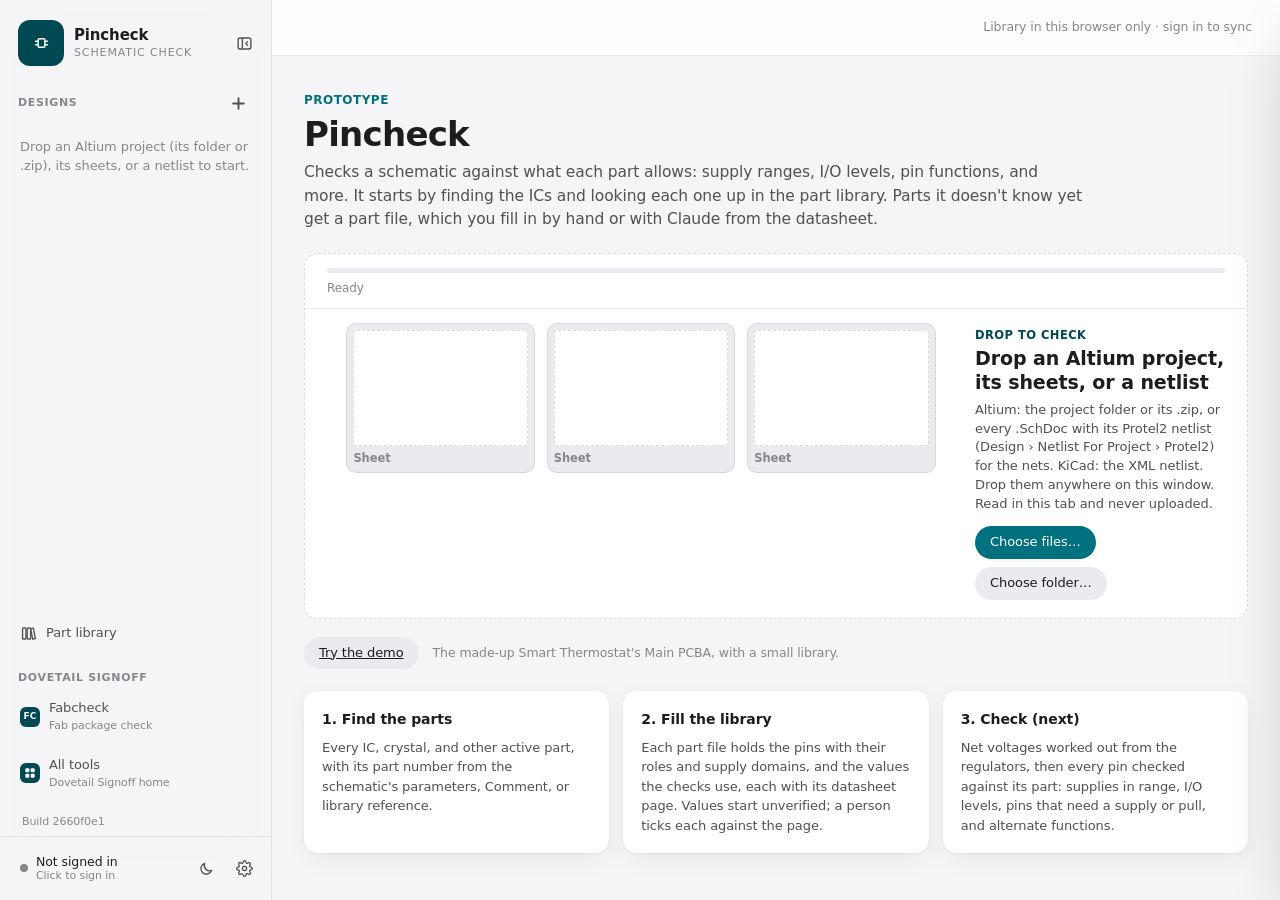
==== commit f9e4b30f: "Report: the check's status and issues on one printable page, as Signoff EE's A Report button at the " ====
--- a/index.html
+++ b/index.html
@@ -81,6 +81,7 @@
     <div id="view"></div>
   </main>
 </div>
+<div id="report" class="report" hidden></div>
 <aside class="inspector" id="inspector" aria-label="Finding detail"></aside>
 <div class="pk-dropzone" aria-hidden="true"><div>Drop to open</div></div>
 <div class="toasts" id="toasts"></div>
--- a/assets/styles.css
+++ b/assets/styles.css
@@ -94,6 +94,9 @@
 .pk-other { font-size: 12.5px; color: var(--text-2); }
 .pk-steps { padding-left: 20px; line-height: 1.6; font-size: 13.5px; }
 .pk-steps li { margin-bottom: 10px; }
+.pk-batch { max-height: 260px; overflow: auto; margin-bottom: 16px; }
+.pk-batch td, .pk-batch th { padding: 6px 10px; }
+.pk-dsdir { display: block; width: 100%; margin-top: 6px; font: 12.5px var(--mono); }
 .pk-pre { background: var(--bg-sunk); border-radius: 8px; padding: 9px 12px; font: 12.5px var(--mono); white-space: pre-wrap; margin: 6px 0; }
 
 @media (max-width: 860px) {
@@ -355,3 +358,17 @@
 .so-locs li { margin: 2px 0; word-break: break-word; }
 .so-gone { padding: 10px 2px 0; font-size: 12.5px; color: var(--text-3); }
 .pk-stored { margin-top: 4px; }
+
+/* The report (#report, built by PK.pages.report): suite.css draws the overlay, the white paper, and its print
+   layout; these keep the severity pills and tags in light colors on that paper in dark mode too, and print
+   their stripes and dots (the glyphs and words carry severity even where a printer drops them). */
+.paper.pk-paper {
+  --text: #1d1d1f; --text-2: #515154; --text-3: #86868b; --bg-sunk: #f2f2f5;
+  --accent-ink: #004952; --accent-soft: rgba(0, 114, 127, 0.10);
+  --issue: #d70015; --issue-soft: rgba(255, 59, 48, 0.12); --warn: #946f00; --warn-soft: rgba(255, 214, 10, 0.22);
+  --issue-hatch: repeating-linear-gradient(-45deg, rgba(215, 0, 21, 0.22) 0 1.5px, transparent 1.5px 6px);
+  --warn-hatch: radial-gradient(circle, rgba(148, 111, 0, 0.42) 0 0.8px, transparent 1.3px) 0 0 / 5px 5px;
+}
+.paper .pk-sev { min-width: 0; white-space: nowrap; -webkit-print-color-adjust: exact; print-color-adjust: exact; }
+.paper .pk-mono { word-break: break-word; }
+.paper h2 + .r-cmt { margin: -4px 0 8px; }
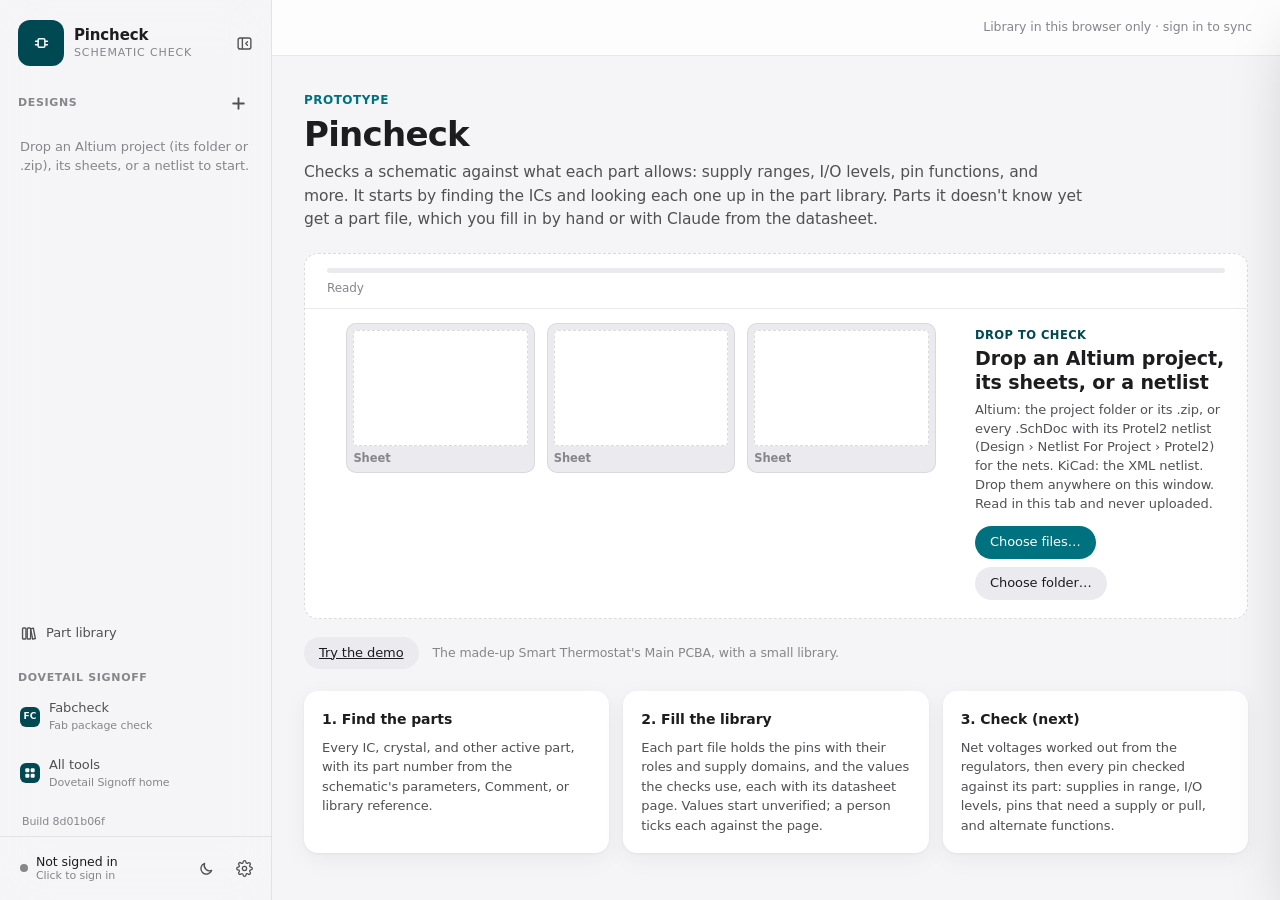
==== commit d045099e: "Connectors, power inputs, and logic levels between parts - Connectors tab: what mates with each conn" ====
--- a/index.html
+++ b/index.html
@@ -98,6 +98,7 @@
 <script src="assets/params.js"></script>
 <script src="assets/library.js"></script>
 <script src="assets/checks.js"></script>
+<script src="assets/mates.js"></script>
 <script src="assets/findings.js"></script>
 <script src="assets/scan.js"></script>
 <script src="assets/viewer.js"></script>
--- a/assets/styles.css
+++ b/assets/styles.css
@@ -372,3 +372,21 @@
 .paper .pk-sev { min-width: 0; white-space: nowrap; -webkit-print-color-adjust: exact; print-color-adjust: exact; }
 .paper .pk-mono { word-break: break-word; }
 .paper h2 + .r-cmt { margin: -4px 0 8px; }
+
+/* Connectors (assets/app.js connectorsPage, docs/connectors.md) */
+.pk-cn td { vertical-align: top; }
+.pk-cn-sel { min-width: 210px; max-width: 100%; }
+.pk-cn-detail > td { border-top: 0; padding-top: 0; }
+.pk-cn-pins { margin: 2px 0 8px; font-size: 12.5px; }
+.pk-cn-pins td, .pk-cn-pins th { padding: 5px 8px; }
+.pk-cn-src { margin: 4px 0 8px; line-height: 1.5; }
+.pk-cn-f { display: flex; gap: 6px; align-items: baseline; margin: 3px 0; font-size: 12.5px; }
+.pk-cn-sev { display: inline-block; min-width: 18px; text-align: center; border-radius: 4px; font-weight: 700; font-size: 11px; padding: 0 3px; }
+.pk-cn-error .pk-cn-sev { color: var(--issue); background: var(--issue-hatch), var(--issue-soft); }
+.pk-cn-warn .pk-cn-sev { color: var(--text); background: var(--warn-hatch), var(--warn-soft); box-shadow: inset 0 0 0 1px var(--warn); }
+.pk-cn-info .pk-cn-sev { color: var(--text-3); background: var(--surface-2, transparent); }
+.pk-cn-f .pk-link { text-align: left; }
+.pk-cn-power { display: flex; flex-wrap: wrap; gap: 8px 16px; align-items: center; margin: 2px 0 8px; font-size: 12.5px; }
+.pk-cn-power label { display: flex; gap: 6px; align-items: center; }
+.pk-cn-num { width: 64px; }
+.pk-cn-pins-in { width: 110px; }
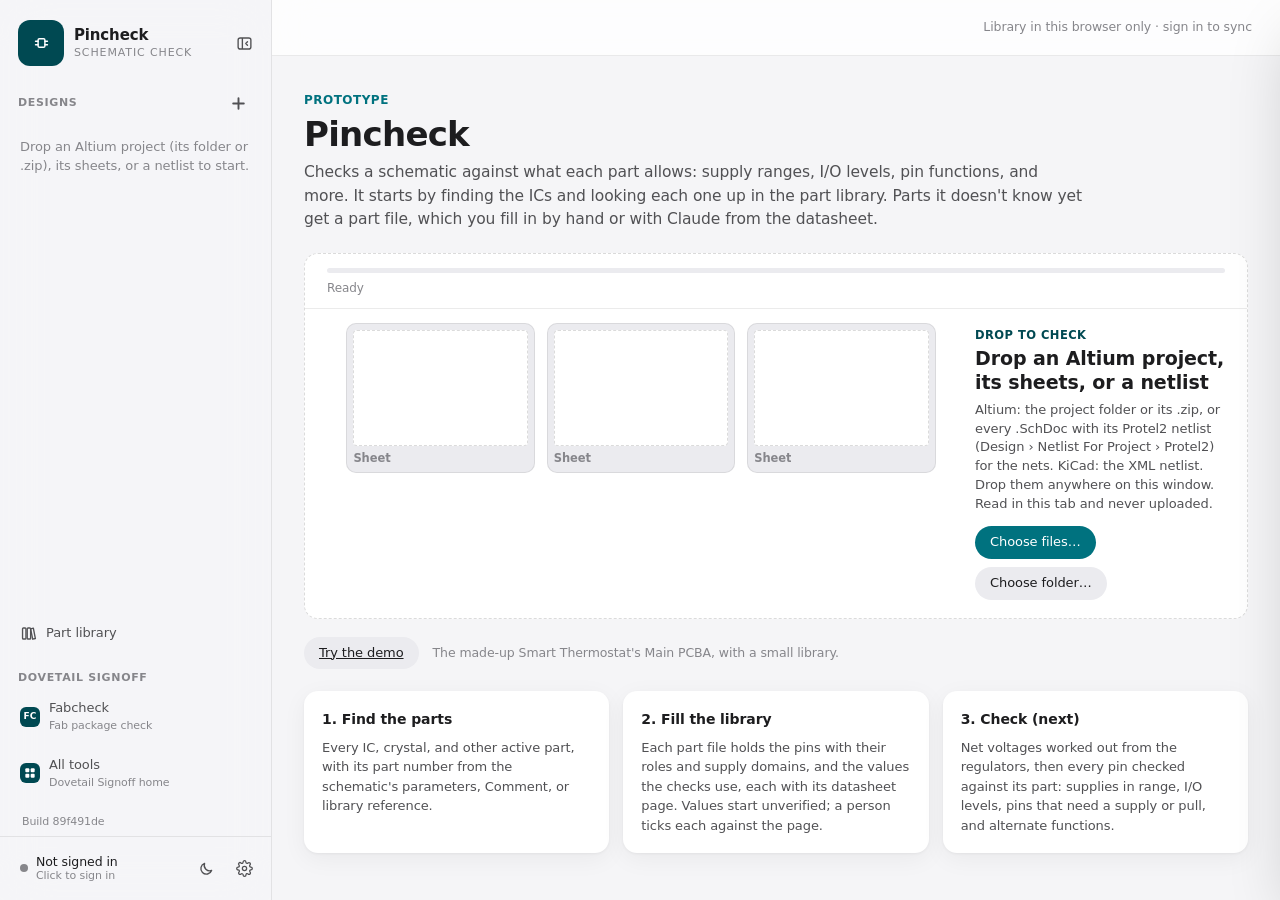
==== commit 381a23d0: "Check with Claude, and self-improve from Claude's scans A whole project can be handed to Claude besi" ====
--- a/index.html
+++ b/index.html
@@ -100,6 +100,7 @@
 <script src="assets/checks.js"></script>
 <script src="assets/mates.js"></script>
 <script src="assets/findings.js"></script>
+<script src="assets/claude.js"></script>
 <script src="assets/scan.js"></script>
 <script src="assets/viewer.js"></script>
 <script src="assets/editor.js"></script>
--- a/assets/styles.css
+++ b/assets/styles.css
@@ -389,4 +389,50 @@
 .pk-cn-power { display: flex; flex-wrap: wrap; gap: 8px 16px; align-items: center; margin: 2px 0 8px; font-size: 12.5px; }
 .pk-cn-power label { display: flex; gap: 6px; align-items: center; }
 .pk-cn-num { width: 64px; }
-.pk-cn-pins-in { width: 110px; }+.pk-cn-pins-in { width: 110px; }
+/* The build variant being checked (findings.js head and variantBar): a grid with the labels on one row and the title,
+   the dot, and the variant on the next, sharing a baseline; the variant's label starts over its name. Narrow: one column. */
+.pk-title-row { display: grid; grid-template-columns: minmax(0, max-content) auto auto; grid-template-rows: auto auto; column-gap: 10px; align-items: baseline; justify-content: start; margin: 0 0 8px; }
+.pk-title-row .page-title { margin: 0; }
+.pk-t-src { grid-column: 1; grid-row: 1; }
+.pk-t-name { grid-column: 1; grid-row: 2; }
+.pk-t-dot { grid-column: 2; grid-row: 2; font: 400 26px/1 var(--display); color: var(--text-3); }
+.pk-t-vlabel { grid-column: 3; grid-row: 1; }
+.pk-t-var { grid-column: 3; grid-row: 2; }
+.pk-variant { font: 700 26px/1.12 var(--display); letter-spacing: -0.015em; color: var(--accent); white-space: nowrap; }
+.pk-variant-sel { font: inherit; color: inherit; letter-spacing: inherit; background-color: transparent; border: 0; border-radius: 0; padding: 0 20px 0 0; margin: 0; cursor: pointer; appearance: none; -webkit-appearance: none;
+  background-image: linear-gradient(45deg, transparent 50%, currentColor 50%), linear-gradient(135deg, currentColor 50%, transparent 50%);
+  background-position: calc(100% - 9px) 58%, calc(100% - 3px) 58%; background-size: 6px 6px; background-repeat: no-repeat; }
+/* No filled box after a pick: an underline on hover and keyboard focus. */
+.pk-variant-sel:focus { outline: none; }
+.pk-variant-sel:hover, .pk-variant-sel:focus-visible { box-shadow: inset 0 -2px 0 currentColor; }
+/* The open list follows the theme (a light list with light text was unreadable in dark mode). */
+.pk-variant-sel option { font: 500 14px/1.4 var(--sans, system-ui); color: var(--text); background-color: var(--bg-elev); }
+@media (max-width: 860px) {
+  .pk-title-row { grid-template-columns: minmax(0, 1fr); grid-template-rows: none; }
+  .pk-t-src, .pk-t-name, .pk-t-vlabel, .pk-t-var { grid-column: 1; grid-row: auto; }
+  .pk-t-vlabel { margin-top: 8px; }
+  .pk-t-dot { display: none; }
+  .pk-variant { font-size: 20px; }
+}
+/* Check with Claude (assets/claude.js): Claude's scan above the offline findings. Its items carry a "Claude" tag
+   (text and a mark, never color alone) and their answer in words: ✓ Confirmed, ✕ Not a problem. */
+.pk-tag-claude { display: inline-flex; align-items: center; gap: 3px; font: 600 10.5px var(--sans); padding: 1px 6px; border-radius: 5px; border: 1px solid var(--accent); color: var(--accent); white-space: nowrap; vertical-align: 1px; }
+.pk-ck-head { flex-wrap: wrap; align-items: center; }
+.pk-ck-head .spacer { flex: 1; }
+.pk-ck-head .btn, .pk-ck-pick { font-family: var(--sans); }
+.pk-ck-pick { width: auto; padding: 3px 8px; font-size: 12.5px; }
+.pk-ck-sum { margin: -4px 0 10px; font-size: 12.5px; }
+.pk-ck-type { font: 600 12px var(--sans); text-transform: uppercase; letter-spacing: 0.05em; color: var(--text-3); margin: 14px 0 6px; }
+.pk-ck-row .pk-fhead { align-items: center; }
+.pk-ck-row .pk-ftitle { flex: 1; }
+.pk-ck-state { font: 500 11.5px var(--sans); color: var(--text-3); white-space: nowrap; }
+.pk-ck-state.on { color: var(--text); font-weight: 600; }
+.pk-ck-state.off { color: var(--text-2); text-decoration: line-through; text-decoration-thickness: 1px; }
+.pk-ck-row.answered:not(.open) { opacity: 0.85; }
+.pk-ck-offline { font: 600 15px var(--display); margin: 30px 0 -14px; padding-top: 14px; border-top: 1px solid var(--hair); }
+.pk-ck-what { font-size: 12.5px; margin: 6px 0 10px; }
+.pk-ck-answer { margin: 0 0 14px; padding: 10px; border-radius: 8px; background: var(--bg-sunk); }
+.pk-ck-answer .pk-btns { margin: 0 0 8px; }
+.pk-ck-reply { width: 100%; resize: vertical; font-size: 13px; }
+.pk-ck-off { font-size: 12.5px; }
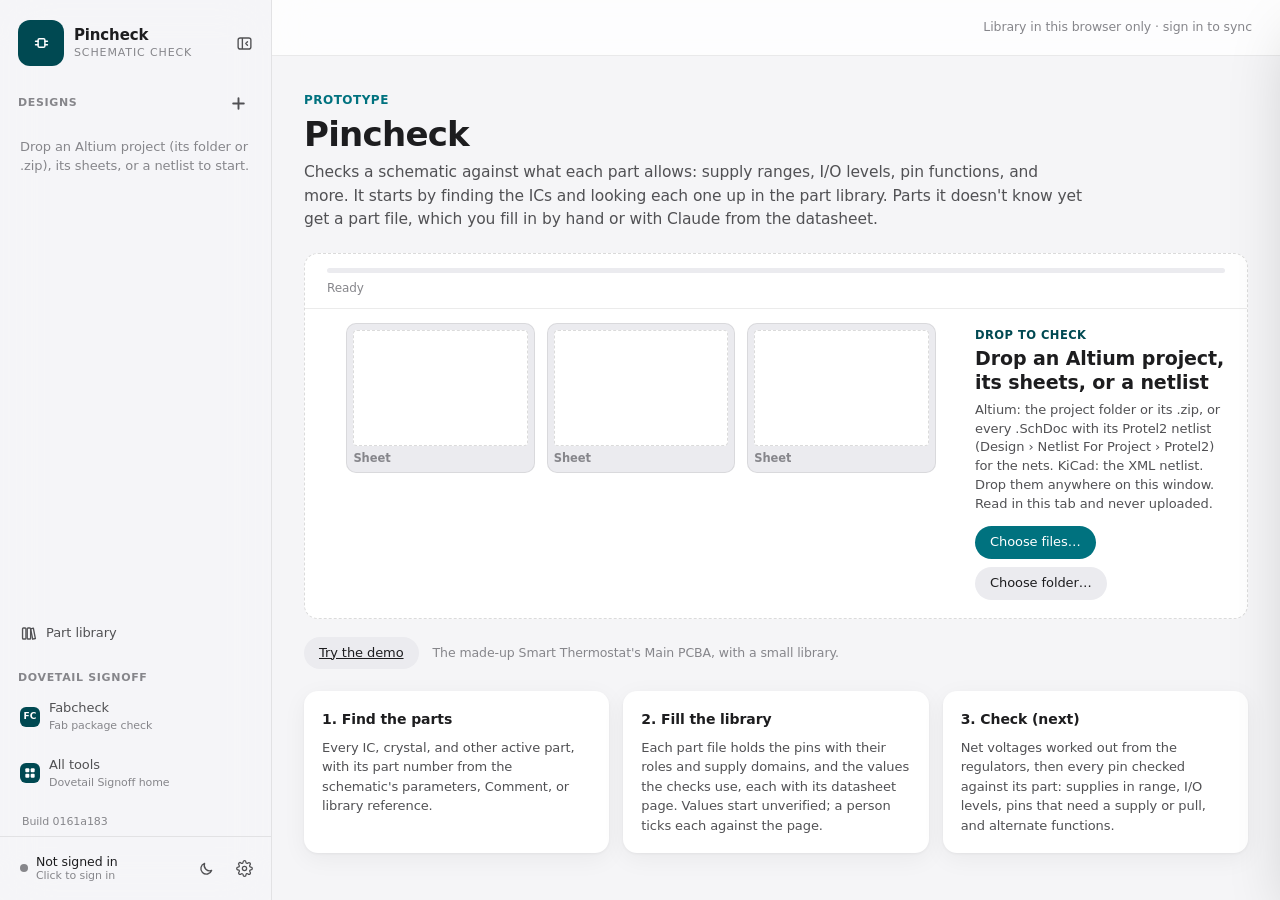
==== commit ca4ffbe2: "Home-screen app: link the hub's manifest and Dovetail icon An icon saved from this tool now opens th" ====
--- a/index.html
+++ b/index.html
@@ -9,6 +9,10 @@
 <meta name="color-scheme" content="light dark">
 <title>Pincheck · Schematic check</title>
 <link rel="icon" href="data:image/svg+xml,%3Csvg xmlns='http://www.w3.org/2000/svg' viewBox='0 0 32 32'%3E%3Crect width='32' height='32' rx='8' fill='%23004952'/%3E%3Crect x='10' y='9' width='12' height='14' rx='2' fill='none' stroke='%23fff' stroke-width='2'/%3E%3Cpath d='M6 13h4M6 19h4M22 13h4M22 19h4' stroke='%23fff' stroke-width='2' stroke-linecap='round'/%3E%3C/svg%3E">
+<!-- Home-screen app: the hub's manifest, scoped to the whole site, so every tool opens inside one app. -->
+<link rel="manifest" href="../signoff/manifest.webmanifest">
+<link rel="apple-touch-icon" href="../signoff/assets/icons/apple-touch-icon.png">
+<meta name="apple-mobile-web-app-title" content="Signoff">
 <link rel="stylesheet" href="assets/suite.css">
 <link rel="stylesheet" href="assets/styles.css">
 </head>
--- a/assets/suite.css
+++ b/assets/suite.css
@@ -879,6 +879,13 @@
 .spec-outline [data-act="spec-goto"] { cursor: pointer; }
 .spec-outline [data-act="spec-goto"]:active { cursor: grabbing; }
 body.spec-dragging, body.spec-dragging * { cursor: grabbing !important; user-select: none; -webkit-user-select: none; }
+/* The grip and hint that say headings drag (ticket 3, 2026-11-13). Touch doesn't drag sections, so neither shows there. */
+.spec-doc .spec-h > :is(h2, h3, h4, h5) { position: relative; }
+.spec-grip { position: absolute; left: -18px; top: 50%; width: 10px; height: 16px; margin-top: -8px; color: var(--text-3); opacity: 0; transition: opacity 0.15s var(--ease); pointer-events: none; }
+.spec-grip svg { display: block; width: 10px; height: 16px; }
+.spec-drag-hint { display: contents; }
+.spec-doc .spec-h:hover .spec-grip { opacity: 0.8; }
+@media (hover: none) { .spec-grip, .spec-drag-hint { display: none; } }
 .spec-dragged { opacity: 0.4; }
 .spec-drop-line { position: fixed; z-index: 90; height: 3px; border-radius: 2px; background: var(--accent); pointer-events: none; }
 .spec-drop-line::before { content: ''; position: absolute; left: -5px; top: -3px; width: 9px; height: 9px; border-radius: 50%; border: 2px solid var(--accent); background: var(--bg-elev); box-sizing: border-box; }
@@ -974,17 +981,156 @@
 .spec-help code, .spec-page .note code, .spec-page .empty code { font: 11.5px var(--mono); background: var(--bg-sunk); padding: 1px 4px; border-radius: 4px; }
 .spec-editor-foot { display: flex; gap: 8px; align-items: center; }
 .spec-editor-foot .spacer { flex: 1; }
-.spec-needs { display: grid; grid-template-columns: repeat(auto-fit, minmax(300px, 1fr)); gap: 14px; margin-bottom: 22px; }
+.spec-needs { display: grid; gap: 14px; margin-bottom: 22px; }
+.spec-needs:empty { display: none; }
 .spec-needs-card { padding: 12px 14px; }
+.spec-inbox { padding: 0; }
+.spec-inbox-head { display: flex; align-items: center; gap: 8px; width: 100%; padding: 10px 14px; border: none; background: none; text-align: left; font-weight: 600; font-size: 13.5px; color: var(--text); cursor: pointer; border-radius: inherit; }
+.spec-inbox-head:hover { background: var(--bg-sunk); }
+.spec-inbox-head .count { font-size: 11px; font-weight: 500; color: var(--warn); padding: 1px 7px; border-radius: 9px; background: var(--warn-hatch), var(--warn-soft); }
+.spec-inbox-chev { display: inline-block; width: 12px; color: var(--text-3); transition: transform .15s; }
+.spec-inbox.open .spec-inbox-chev { transform: rotate(90deg); }
+.spec-inbox-body { display: grid; grid-template-columns: repeat(auto-fit, minmax(300px, 1fr)); gap: 0 14px; border-top: 1px solid var(--hair); }
+.spec-inbox-body .spec-needs-card + .spec-needs-card { border-left: 1px solid var(--hair); }
+@media (prefers-reduced-motion: reduce) { .spec-inbox-chev { transition: none; } }
 .spec-needs-title { font-weight: 600; font-size: 13.5px; margin-bottom: 8px; display: flex; align-items: center; gap: 6px; }
 .spec-needs-title .count { font-size: 11px; color: var(--warn); padding: 1px 7px; border-radius: 9px; background: var(--warn-hatch), var(--warn-soft); }
 .spec-need { padding: 8px 0; border-top: 1px solid var(--hair); }
-.spec-needs-title + .spec-need { border-top: none; }
+.spec-needs-title + .spec-need, .spec-needs-sub + .spec-need { border-top: none; }
+.spec-needs-sub { margin: -4px 0 6px; font-size: 12px; }
 .spec-need-text { display: block; width: 100%; text-align: left; border: none; background: none; padding: 0; font-size: 13.5px; line-height: 1.4; color: var(--text); }
 .spec-need-text .muted { display: block; font-size: 11.5px; color: var(--text-3); margin-top: 2px; }
 .spec-need-text:hover > span:first-child { text-decoration: underline; }
 .spec-need-acts { display: flex; flex-wrap: wrap; gap: 6px; margin-top: 6px; }
+.spec-res-list { list-style: none; margin: 0 0 10px; padding: 0; display: grid; gap: 10px; }
+.spec-res-item label { display: flex; gap: 6px; align-items: center; cursor: pointer; }
+.spec-res-mode { font: 600 11px var(--sans); color: var(--text-2); text-transform: uppercase; letter-spacing: 0.04em; }
+/* Added and removed words differ by more than hue (Chris is colorblind): + and underline, − and strike. */
+.spec-res-diff { margin-top: 4px; padding: 8px 10px; border-radius: var(--radius-sm); background: var(--bg-sunk); font-size: 13.5px; line-height: 1.6; white-space: pre-wrap; word-break: break-word; }
+.spec-res-diff ins { text-decoration: underline 2px; text-underline-offset: 2px; background: var(--pass-soft); color: inherit; border-radius: 3px; }
+.spec-res-diff del { text-decoration: line-through 2px; background: var(--issue-hatch), var(--issue-soft); color: var(--text-2); border-radius: 3px; }
+.spec-res-diff ins::before { content: "+"; font: 700 11px var(--mono); display: inline-block; margin-right: 1px; }
+.spec-res-diff del::before { content: "\2212"; font: 700 11px var(--mono); display: inline-block; margin-right: 1px; }
+
+/* History sheet (app.js historySheet). People are told apart by initials and name, conflict copies by a
+   dashed, dotted tag, deletions by stripes: never by hue alone. Diffs reuse the Resolve sheet's marks. */
+.sheet.hist-sheet { max-width: 1040px; }
+.hist-bar { display: flex; flex-wrap: wrap; gap: 8px 16px; align-items: center; padding: 4px 24px 8px; }
+.hist-bar .seg { display: inline-flex; background: var(--bg-sunk); border-radius: 9px; padding: 2px; gap: 2px; }
+.hist-bar .seg button { border: 0; background: transparent; color: var(--text-2); font: 500 12.5px var(--sans); padding: 5px 10px; border-radius: 7px; cursor: pointer; }
+.hist-bar .seg button[aria-pressed="true"] { background: var(--bg-elev); color: var(--text); box-shadow: var(--shadow-sm); font-weight: 600; }
+.hist-gap { font-size: 12.5px; color: var(--text-2); display: inline-flex; gap: 6px; align-items: center; }
+.hist-gap select { font: 12.5px var(--sans); background: var(--bg-elev); color: var(--text); border: 1px solid var(--hair-2); border-radius: 7px; padding: 3px 6px; }
+.hist-grid { display: grid; grid-template-columns: minmax(0, 1.1fr) minmax(0, 1fr); gap: 16px; padding: 4px 24px 0; max-height: min(64vh, 640px); }
+.hist-col { overflow: auto; min-height: 0; padding-bottom: 8px; }
+.hist-pane { background: var(--bg-sunk); border-radius: var(--radius-sm); padding: 10px 12px; }
+@media (max-width: 760px) { .hist-grid { grid-template-columns: 1fr; max-height: none; } }
+.hist-tl { list-style: none; margin: 0; padding: 0 0 0 30px; position: relative; }
+.hist-tl::before { content: ""; position: absolute; left: 13px; top: 6px; bottom: 6px; border-left: 2px solid var(--hair-2); }
+.hist-day { font: 600 11px var(--sans); color: var(--text-3); text-transform: uppercase; letter-spacing: 0.05em; padding: 10px 0 2px 6px; }
+.hist-blk { position: relative; }
+.hist-node { position: absolute; left: -28px; top: 9px; width: 24px; height: 24px; border-radius: 50%; display: grid; place-items: center; font: 700 9px/1 var(--sans);
+  background: var(--bg-elev); color: var(--text); box-shadow: 0 0 0 1px var(--hair-2); }
+.hist-head { display: flex; flex-wrap: wrap; align-items: baseline; width: 100%; text-align: left; background: transparent; border: 0; color: inherit; font: inherit; padding: 6px 8px; border-radius: 9px; cursor: pointer; }
+.hist-head:hover, .hist-row:hover { background: var(--hair); }
+.hist-blk.sel > .hist-head, .hist-row.sel { background: var(--accent-soft); }
+.hist-who { font-weight: 600; font-size: 13.5px; }
+.hist-when, .hist-counts { flex-basis: 100%; }   /* the name and its tags share line 1 */
+.hist-when { font-size: 12px; color: var(--text-3); }
+.hist-counts { font-size: 12.5px; color: var(--text-2); }
+.hist-tag { display: inline-block; font: 600 10.5px/1 var(--sans); padding: 3px 6px; border-radius: 5px; margin-left: 6px; color: var(--text-2); background: var(--na-soft); vertical-align: 1px; }
+.hist-tag.hist-conflict { color: var(--warn); background: var(--warn-hatch), var(--warn-soft); border: 1px dashed var(--warn); }
+.hist-tag.hist-del { color: var(--issue); background: var(--issue-hatch), var(--issue-soft); }
+.hist-rows { list-style: none; margin: 0 0 4px 8px; padding: 0; }
+.hist-row { display: flex; gap: 8px; align-items: baseline; width: 100%; text-align: left; background: transparent; border: 0; color: inherit; font: inherit; font-size: 13px; padding: 5px 8px; border-radius: 8px; cursor: pointer; }
+.hist-kind { flex: none; width: 7.5em; font: 600 10.5px var(--mono); color: var(--text-3); text-transform: uppercase; letter-spacing: 0.03em; }
+.hist-what { flex: 1; min-width: 0; }
+.hist-row time { flex: none; font-size: 11.5px; color: var(--text-3); font-variant-numeric: tabular-nums; }
+.hist-chg + .hist-chg { border-top: 1px solid var(--hair); margin-top: 10px; padding-top: 10px; }
+.hist-chg h3 { font: 600 13.5px var(--sans); margin: 0 0 2px; }
+.hist-meta { font-size: 12px; color: var(--text-3); margin: 0 0 8px; }
+.hist-diff { padding: 8px 10px; border-radius: var(--radius-sm); background: var(--bg-elev); font-size: 13px; line-height: 1.6; white-space: pre-wrap; word-break: break-word; }
+/* Version tags and Version comparison (assets/history.js; Chris, 2026-11-14). A tag shows by its icon and
+   its note; the comparison's bar sits where the demo's does, and its tagged side reads differently by its
+   words and its stripes, never by hue alone. */
+.hist-vtag { display: inline-flex; align-items: center; gap: 4px; color: var(--accent); background: var(--accent-soft); border: 1px solid currentColor; max-width: 24ch; overflow: hidden; text-overflow: ellipsis; white-space: nowrap; }
+.hist-tagico { width: 12px; height: 12px; flex: none; vertical-align: -2px; }
+.btn .hist-tagico { margin-right: 5px; }
+.hist-vbox { display: flex; flex-wrap: wrap; align-items: center; gap: 6px 10px; margin: 2px 0 10px; padding: 8px 10px; border-radius: 9px; background: var(--bg-elev); border: 1px solid var(--hair-2); }
+.hist-vbox + .hist-chg, .hist-chg + .hist-vbox { margin-top: 10px; }
+.hist-vbox .hist-vtag { margin-left: 0; font-size: 12px; max-width: 40ch; }
+.hist-vbox .muted { font-size: 12px; }
+.hist-vacts { display: inline-flex; flex-wrap: wrap; gap: 6px; margin-left: auto; }
+.compare-bar { box-sizing: border-box; height: 44px; display: flex; align-items: center; gap: 12px; padding: 0 16px; color: #fff; font-size: 12.5px;
+  background: linear-gradient(90deg, #004952, #00727f); border-bottom: 1px solid rgba(0, 0, 0, 0.25); overflow: hidden; white-space: nowrap; }
+.compare-bar.on-tag { background: repeating-linear-gradient(-45deg, rgba(255, 255, 255, 0.09) 0 6px, transparent 6px 14px), linear-gradient(90deg, #2c2f6b, #3d4192); }
+.compare-bar svg { width: 15px; height: 15px; flex: none; }
+.cmp-title { display: inline-flex; align-items: center; gap: 6px; font-weight: 700; letter-spacing: 0.01em; }
+.cmp-what { opacity: 0.8; overflow: hidden; text-overflow: ellipsis; max-width: 22ch; }
+.cmp-tabs { display: inline-flex; gap: 2px; padding: 2px; border-radius: 9px; background: rgba(0, 0, 0, 0.25); flex: none; }
+.cmp-tabs button { border: none; background: none; color: rgba(255, 255, 255, 0.82); font: 600 12px/1 var(--sans); padding: 6px 12px; border-radius: 7px; cursor: pointer; display: inline-flex; align-items: center; gap: 6px; max-width: 30ch; }
+.cmp-tabs button:hover { color: #fff; background: rgba(255, 255, 255, 0.1); }
+.cmp-tabs button[aria-selected="true"] { background: #fff; color: #102a2e; box-shadow: 0 1px 3px rgba(0, 0, 0, 0.3); }
+.cmp-tag { overflow: hidden; text-overflow: ellipsis; }
+.cmp-date { font-weight: 500; opacity: 0.7; }
+.cmp-note { flex: 1; min-width: 0; overflow: hidden; text-overflow: ellipsis; opacity: 0.9; }
+.compare-bar.on-tag .cmp-note { font-weight: 600; opacity: 1; }
+.cmp-acts { display: inline-flex; gap: 8px; flex: none; }
+.cmp-btn { border: none; border-radius: 980px; padding: 5px 12px; font: 600 12px/1 var(--sans); background: rgba(255, 255, 255, 0.18); color: #fff; cursor: pointer; }
+.cmp-btn:hover { background: rgba(255, 255, 255, 0.3); }
+/* The bar takes its height from the page, as the demo banner does (has-banner). */
+body.has-compare { display: flex; flex-direction: column; height: 100vh; height: 100dvh; }
+body.has-compare .compare-bar, body.has-compare .demo-banner { flex: none; }
+body.has-compare .app { flex: 1; min-height: 0; height: auto; }
+html.embed .compare-bar { display: none !important; }
+@media (max-width: 860px) { .cmp-what, .cmp-note { display: none; } .compare-bar { gap: 8px; padding: 0 10px; } .cmp-title { font-size: 0; gap: 0; } }
+.hist-diff ins { text-decoration: underline 2px; text-underline-offset: 2px; background: var(--pass-soft); color: inherit; border-radius: 3px; }
+.hist-diff del { text-decoration: line-through 2px; background: var(--issue-hatch), var(--issue-soft); color: var(--text-2); border-radius: 3px; }
+.hist-diff ins::before { content: "+"; font: 700 11px var(--mono); display: inline-block; margin-right: 1px; }
+.hist-diff del::before { content: "\2212"; font: 700 11px var(--mono); display: inline-block; margin-right: 1px; }
+.hist-acts { display: flex; gap: 8px; margin-top: 8px; }
 .spec-map-card { padding: 10px; overflow-x: auto; }
+/* The expanded diagram (Chris, 2026-11-13): the whole window, zoom and pan inside; the panel (z-index 40) opens over it. */
+.spec-map-card { position: relative; }
+.spec-view-acts { position: absolute; top: 8px; right: 8px; z-index: 2; display: flex; gap: 6px; align-items: center; }
+.spec-expand { width: 32px; height: 32px; border-radius: 9px; background: var(--bg-elev); border: 1px solid var(--hair-2); box-shadow: var(--shadow); }
+.spec-expand svg { width: 16px; height: 16px; }
+.spec-map-card.expanded { position: fixed; inset: 0; z-index: 38; margin: 0; border-radius: 0; overflow: hidden; padding: env(safe-area-inset-top) env(safe-area-inset-right) env(safe-area-inset-bottom) env(safe-area-inset-left); }
+.spec-map-card.expanded .spec-map { width: 100%; height: 100%; min-width: 0; touch-action: none; }
+html:has(.spec-map-card.expanded) { overflow: hidden; }
+.spec-zoom-hint { position: absolute; left: 12px; bottom: 10px; z-index: 2; font-size: 12px; color: var(--text-3); pointer-events: none; }
+.spec-zoom-hint .hint-touch { display: none; }
+@media (hover: none) { .spec-zoom-hint .hint-mouse { display: none; } .spec-zoom-hint .hint-touch { display: inline; } }
+/* Exporting the diagram copies its computed styles with nothing mid-transition. */
+html.spec-exporting, html.spec-exporting * { transition: none !important; animation: none !important; }
+/* The landscape sheet (PDF): the diagram above, a title block at the bottom right (Chris, 2026-11-13). */
+.paper.dg-paper { max-width: 1120px; aspect-ratio: 297 / 210; padding: 28px 32px; display: flex; flex-direction: column; gap: 10px; }
+.dg-art { flex: 1; min-height: 0; display: flex; }
+.dg-art svg { width: 100%; height: 100%; }
+.dg-foot { display: flex; justify-content: flex-end; }
+/* After Dovetail's Altium schematic title block: black rules, small capital labels, Arial. Half its first
+   size (Chris, 2026-11-13), its bottom right corner where it was. */
+.dg-title { display: grid; width: 22%; min-width: 200px; gap: 1px; background: #000; border: 1px solid #000; color: #000; font: 5.5px/1.2 Arial, Helvetica, sans-serif;
+  grid-template-columns: 1fr 0.9fr 0.5fr 0.35fr 0.55fr 0.8fr;
+  grid-template-areas: "page page page page page page" "pn proj proj logo logo logo" "title title rev logo logo logo" "date date var var var var" "eng eng client client client sheet"; }
+.dg-title > div { background: #fff; padding: 1px 2.5px; white-space: nowrap; overflow: hidden; text-overflow: ellipsis; }
+.dg-title .tb-l { font-size: 4px; text-transform: uppercase; }
+.dg-title .tb-big .tb-l { display: block; }
+.dg-title .tb-big .tb-v { font-size: 7.5px; }
+.dg-title .tb-page .tb-v { font-size: 10px; }
+.dg-title b { font-weight: 700; font-size: 6px; margin-left: 1.5px; }
+.tb-page { grid-area: page; } .tb-pn { grid-area: pn; } .tb-proj { grid-area: proj; } .tb-title { grid-area: title; } .tb-rev { grid-area: rev; }
+.tb-date { grid-area: date; } .tb-var { grid-area: var; } .tb-eng { grid-area: eng; } .tb-client { grid-area: client; } .tb-sheet { grid-area: sheet; }
+.dg-title .tb-logo { grid-area: logo; display: flex; align-items: center; justify-content: center; gap: 6px; }
+.tb-logo svg { height: 18px; width: auto; }
+.tb-logo span { font: 400 7.5px Arial, Helvetica, sans-serif; letter-spacing: 0.28em; }
+@media print {
+  @page dg { size: landscape; margin: 10mm; }
+  .paper.dg-paper { page: dg; aspect-ratio: auto; height: 182mm; padding: 0; }
+  .dg-title { width: 56mm; min-width: 0; }
+}
+/* The panel opens over the top right: its buttons step left of it on a wide screen. */
+@media (min-width: 861px) { html:has(#inspector.open) .spec-map-card.expanded .spec-view-acts { right: 424px; } }
 .spec-map { display: block; width: 100%; min-width: 640px; height: auto; font-family: var(--sans); }
 .spec-row-label { font-size: 11px; font-weight: 600; fill: var(--text-3); text-transform: uppercase; letter-spacing: 0.06em; }
 .spec-row-line { stroke: var(--hair); stroke-width: 1; }
@@ -1005,6 +1151,15 @@
 .spec-edge-label { cursor: pointer; }
 .spec-edge-label rect { fill: var(--bg-elev); stroke: var(--accent); stroke-width: 1; }
 .spec-edge-label text { font-size: 11px; fill: var(--accent-ink); }
+/* Labels drag along their line or off it, with a leader to a dot on the line, which drags along the line
+   (Chris, 2026-11-13). */
+.spec-edge-label.drag { cursor: grab; }
+.spec-flow.moving-label, .spec-flow.moving-label * { cursor: grabbing !important; user-select: none; }
+.spec-lead { fill: none; stroke: var(--accent); stroke-width: 1; stroke-dasharray: 3 2; pointer-events: none; }
+.spec-lead-dot { cursor: grab; }
+.spec-lead-hit { fill: transparent; }
+.spec-lead-pt { fill: var(--accent); stroke: var(--bg-elev); stroke-width: 1.2; }
+.spec-lead-dot:hover .spec-lead-pt { r: 4; }
 .spec-node { cursor: pointer; }
 .spec-node rect { fill: var(--bg-elev); stroke: var(--hair-2); stroke-width: 1.2; }
 .spec-node:hover rect:first-of-type { stroke: var(--accent); stroke-width: 1.8; }
@@ -1125,10 +1280,10 @@
 .spec-arrow { fill: var(--text-3); }
 .spec-flag { cursor: pointer; }
 .spec-flag path { stroke: var(--text-2); stroke-width: 1.4; fill: none; }
-.spec-flag .spec-flag-head { fill: var(--text-2); stroke: none; }
+.spec-flag .spec-flag-bar { stroke-width: 2; stroke-linecap: round; }
 .spec-flag text { font-size: 10.5px; font-weight: 600; fill: var(--text-2); }
-.spec-flag:hover path, .spec-flag:hover text { stroke: var(--accent); fill: var(--accent); }
-.spec-flag:hover path:first-child { fill: none; }
+.spec-flag:hover path { stroke: var(--accent); }
+.spec-flag:hover text { fill: var(--accent); }
 .spec-use-label { margin-left: 4px; padding: 0 5px !important; border-radius: 6px; background: var(--bg-elev) !important; font-size: 11px !important; color: var(--text-2); }
 .spec-use-label:hover { color: var(--accent-ink); }
 .spec-part { font-family: var(--mono); font-size: 11px; }
@@ -1190,3 +1345,105 @@
 .su.flash { animation: spec-su-flash 2.4s ease-out; }
 @keyframes spec-su-flash { 0%, 40% { background: var(--accent-soft); box-shadow: 0 0 0 3px var(--accent-soft); } 100% { background: transparent; box-shadow: none; } }
 @media (prefers-reduced-motion: reduce) { .su.flash { animation: none; background: var(--accent-soft); } }
+
+/* ── Rework (bring-up reworks beside the Bring-up checklist; app.js reworkPage) ──
+   Each status has its own glyph and outline, never hue alone: Planned is a dashed outline and an
+   open circle, Done a solid tint and one tick, Verified a solid outline and two ticks, Not needed
+   gray, lined through, and a dash. */
+.rw-switch { margin-bottom: 14px; }
+.rw-list { padding: 4px; }
+.rw-row { display: grid; grid-template-columns: 64px minmax(0, 1fr) auto; gap: 12px; align-items: center; width: 100%; text-align: left; border: none; background: none; color: inherit; font: inherit; padding: 10px 12px; border-radius: var(--radius-sm); }
+.rw-row + .rw-row { box-shadow: 0 -1px 0 var(--hair); }
+.rw-row:hover { background: var(--bg-sunk); }
+.rw-row.sel { background: var(--accent-soft); }
+.rw-ref { font: 600 12.5px var(--mono); color: var(--text-2); }
+.rw-main { min-width: 0; display: flex; flex-direction: column; gap: 3px; }
+.rw-title { font-size: 14px; font-weight: 500; line-height: 1.35; }
+.rw-is-notneeded .rw-title { text-decoration: line-through; color: var(--text-3); }
+.rw-sub { display: flex; flex-wrap: wrap; gap: 4px 10px; font-size: 12px; align-items: center; }
+.rw-parts { font-family: var(--mono); font-size: 11.5px; color: var(--text-2); }
+.rw-right { display: flex; flex-direction: column; align-items: flex-end; gap: 3px; }
+.rw-who { font-size: 11.5px; white-space: nowrap; }
+.rw-st { display: inline-flex; align-items: center; gap: 4px; font-size: 12px; font-weight: 600; padding: 1px 8px; border-radius: 6px; white-space: nowrap; border: 1px solid transparent; }
+.rw-st svg, .rw-seg svg { width: 11px; height: 11px; }
+.rw-glyph { font-size: 11px; line-height: 1; letter-spacing: -2px; margin-right: 2px; }
+.rw-st.rw-planned { border: 1px dashed var(--text-3); color: var(--text-2); }
+.rw-st.rw-done { background: var(--accent-soft); color: var(--accent-ink); }
+.rw-st.rw-verified { background: var(--pass-soft); color: var(--pass); border-color: var(--pass); }
+.rw-st.rw-notneeded { background: var(--na-soft); color: var(--text-3); text-decoration: line-through; }
+.rw-seg button { gap: 4px; font-size: 12.5px; padding: 6px 4px; }
+.rw-next { display: flex; align-items: baseline; gap: 8px; font-size: 13px; margin: 2px 0 14px; flex-wrap: wrap; }
+.rw-next .muted { font-size: 11.5px; }
+.rw-pics { display: grid; grid-template-columns: repeat(auto-fill, minmax(clamp(96px, 30%, 260px), 1fr)); gap: 8px; margin-bottom: 8px; }
+.rw-pics:empty { display: none; }
+.rw-thumb { position: relative; aspect-ratio: 4 / 3; border-radius: var(--radius-sm); overflow: hidden; background: var(--bg-sunk); }
+.rw-thumb-img { display: flex; align-items: center; justify-content: center; width: 100%; height: 100%; border: none; padding: 0; background: none; font-size: 11px; cursor: zoom-in; }
+.rw-thumb-img img { width: 100%; height: 100%; object-fit: cover; display: block; }
+.rw-thumb-x { position: absolute; top: 4px; right: 4px; width: 22px; height: 22px; border-radius: 50%; border: none; display: flex; align-items: center; justify-content: center; background: rgba(0, 0, 0, 0.55); color: #fff; opacity: 0; padding: 0; }
+.rw-thumb-x svg { width: 10px; height: 10px; }
+.rw-thumb:hover .rw-thumb-x, .rw-thumb-x:focus-visible { opacity: 1; }
+@media (hover: none) { .rw-thumb-x { opacity: 1; } }
+.rw-thumb-up { display: flex; align-items: center; justify-content: center; font-size: 11px; text-align: center; padding: 6px; }
+.rw-drop { display: block; border: 1.5px dashed var(--hair-2); border-radius: var(--radius-sm); padding: 12px; text-align: center; font-size: 12.5px; color: var(--text-2); cursor: pointer; }
+.rw-drop:hover, .rw-drop.on { border-color: var(--accent); background: var(--accent-soft); color: var(--accent-ink); }
+.rw-big { display: flex; justify-content: center; background: var(--bg-sunk); border-radius: var(--radius-sm); margin: 12px 0 8px; }
+.rw-big img { max-width: 100%; max-height: 70vh; display: block; }
+@media (max-width: 600px) {
+  .rw-row { grid-template-columns: minmax(0, 1fr) auto; }
+  .rw-ref { grid-column: 1 / -1; }
+}
+
+/* The rework printout (app.js drawReworkPrint), on the review report's paper. */
+.rwp-index { margin: 6px 0 8px; }
+.rwp-item { border-top: 2px solid #1d1d1f; margin-top: 26px; padding-top: 12px; }
+.rwp-head { display: flex; align-items: baseline; gap: 12px; break-after: avoid; }
+.rwp-head h2 { flex: 1; margin: 0; padding: 0; border: none; font-size: 17px; }
+.rwp-ref { font: 700 13px var(--mono); color: #004952; }
+.rwp-st { font-size: 11px; font-weight: 600; border: 1px solid #1d1d1f; border-radius: 4px; padding: 1px 8px; white-space: nowrap; }
+.rwp-grid { display: grid; grid-template-columns: repeat(2, minmax(0, 1fr)); gap: 0 18px; margin-top: 8px; }
+.rwp-field { margin-top: 10px; break-inside: avoid; }
+.rwp-field > span { display: block; font-size: 10px; text-transform: uppercase; letter-spacing: 0.06em; color: #86868b; margin-bottom: 2px; }
+.rwp-text { white-space: pre-wrap; line-height: 1.45; }
+.rwp-pics { display: grid; grid-template-columns: 1fr; gap: 12px; margin-top: 14px; }
+.rwp-pic { margin: 0; break-inside: avoid; }
+.rwp-pic img { display: block; max-width: 100%; max-height: 150mm; margin: 0 auto; border: 1px solid #d2d2d7; border-radius: 4px; }
+.rwp-pic figcaption { font-size: 10.5px; color: #515154; text-align: center; margin-top: 4px; }
+.rwp-nopic { border: 1px dashed #c7c7cc; border-radius: 4px; padding: 30px; text-align: center; color: #86868b; }
+.rwp-sign { display: grid; grid-template-columns: 2fr 1fr 2fr 1fr; gap: 18px; margin-top: 30px; break-inside: avoid; }
+.rwp-sign div { border-top: 1px solid #1d1d1f; padding-top: 5px; font-size: 11px; color: #515154; }
+.rwp-notes { margin-top: 18px; min-height: 26mm; border: 1px solid #d2d2d7; border-radius: 4px; padding: 6px 8px; font-size: 10px; text-transform: uppercase; letter-spacing: 0.06em; color: #86868b; break-inside: avoid; }
+@media print { .rwp-item + .rwp-item { break-before: page; } }
+@media (max-width: 600px) { .rwp-grid { grid-template-columns: 1fr; } .rwp-sign { grid-template-columns: 1fr 1fr; } }
+
+/* The rework pane's left edge widens it (app.js rwInspWidth); wide screens only. */
+.rw-grip { display: none; }
+@media (min-width: 861px) {
+  #inspector.is-rework { width: var(--rw-insp-w, 400px); }
+  #inspector.is-rework .rw-grip { display: block; position: absolute; left: -5px; top: 18px; bottom: 18px; width: 10px; cursor: ew-resize; z-index: 2; touch-action: none; }
+  #inspector.is-rework .rw-grip::after { content: ''; position: absolute; left: 3px; top: 50%; width: 4px; height: 44px; margin-top: -22px; border-radius: 2px; background: var(--hair-2); transition: background 0.15s; }
+  #inspector.is-rework .rw-grip:hover::after, #inspector.rw-resizing .rw-grip::after { background: var(--accent); height: 72px; margin-top: -36px; }
+  #inspector.rw-resizing { transition: none; user-select: none; }
+}
+
+/* Tech steps in the rework pane (app.js rwStepsHtml) and in the printout. */
+.rw-steps { list-style: none; margin: 0 0 8px; padding: 0; display: flex; flex-direction: column; gap: 10px; }
+.rw-step { background: var(--bg-sunk); border-radius: var(--radius-sm); padding: 8px; }
+.rw-step-row { display: grid; grid-template-columns: 22px minmax(0, 1fr) auto; gap: 8px; align-items: start; }
+.rw-step-n { font: 600 13px var(--mono); color: var(--accent-ink); padding-top: 7px; text-align: right; }
+.rw-step-text { resize: vertical; min-height: 44px; }
+.rw-step-acts { display: flex; flex-direction: column; gap: 2px; }
+.rw-step-acts .icon-btn { width: 24px; height: 22px; font-size: 13px; }
+.rw-step-acts .icon-btn svg { width: 10px; height: 10px; }
+.rw-step-acts .icon-btn:disabled { opacity: 0.3; }
+.rw-step .rw-pics { margin: 8px 0 0 30px; }
+.rw-drop.rw-drop-sm { margin: 6px 0 0 30px; padding: 6px; font-size: 11.5px; }
+.rwp-mode { flex: none; }
+.rwp-steps { margin: 4px 0 0; padding-left: 22px; }
+.rwp-steps > li { margin: 0 0 12px; padding-left: 4px; }
+.rwp-steps > li::marker { font-weight: 700; }
+.rwp-step-text { display: flex; gap: 8px; align-items: baseline; }
+.rwp-box { font-size: 14px; line-height: 1; }
+.rwp-steps .rwp-pics { margin-top: 8px; }
+.rwp-sign.rwp-sign-tech { grid-template-columns: 2fr 1fr; }
+@media print { .rwp-steps > li { break-inside: avoid; } }
+@media (max-width: 860px) { .report-bar { flex-wrap: wrap; gap: 8px; } }
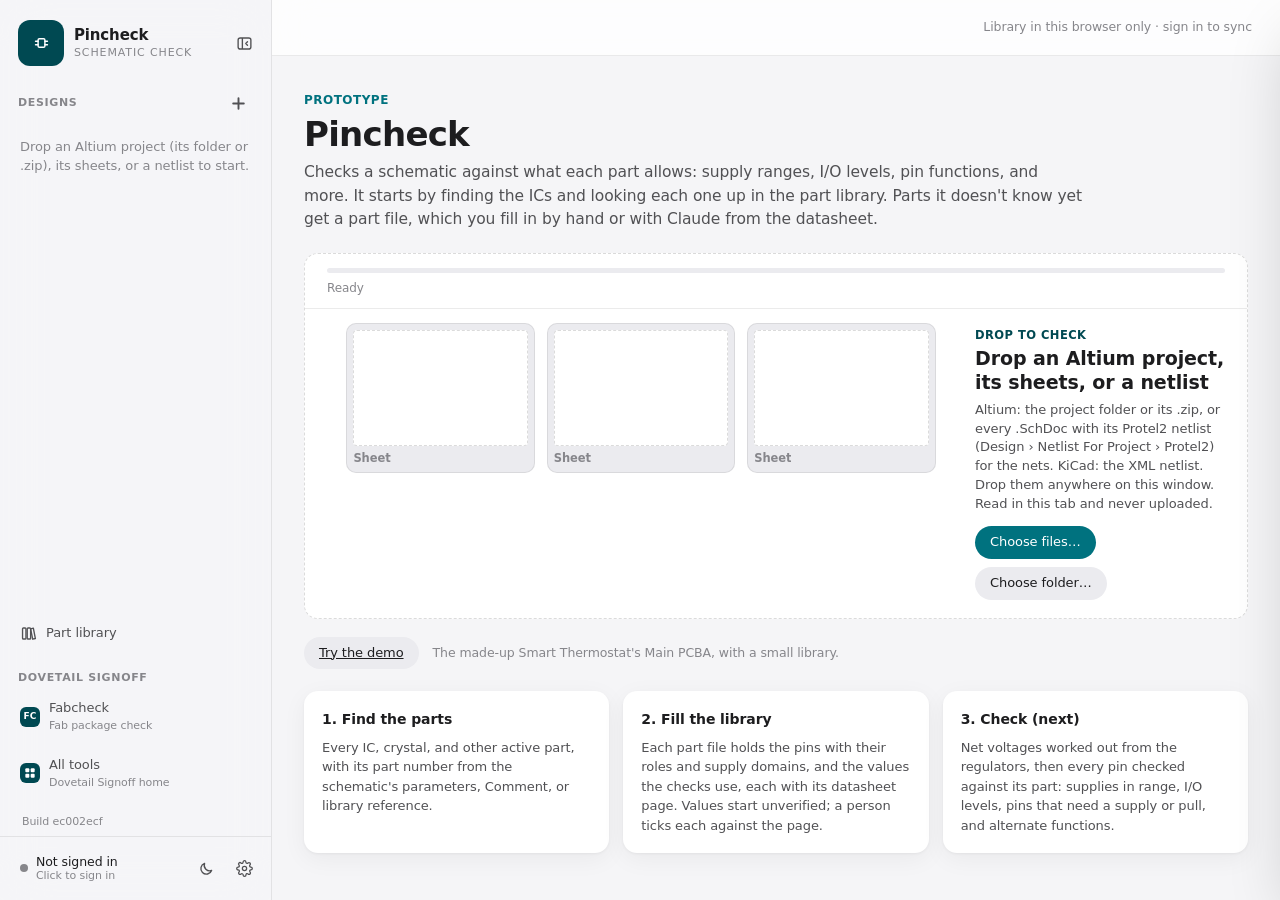
==== commit c243eec3: "Send to Signoff EE through its IndexedDB store Keeps each review, its change markers, homes, and syn" ====
--- a/index.html
+++ b/index.html
@@ -111,6 +111,7 @@
 <!-- Send to Signoff EE: the Signoff engine's model and GitHub storage (vendored by tools/sync_vendor.py), the send, and stored runs. -->
 <script src="assets/vendor/model.js"></script>
 <script src="assets/vendor/github.js"></script>
+<script src="assets/vendor/localstore.js"></script>
 <script src="assets/signoff.js"></script>
 <script src="assets/runs.js"></script>
 <!-- The suite's sign-in and sidebar foot, from the hub (Pincheck vendors no engine files). -->
--- a/assets/suite.css
+++ b/assets/suite.css
@@ -817,9 +817,28 @@
 .rev-note-head:disabled { cursor: default; background: transparent; }
 .rev-note-cl { font-size: 12px; font-weight: 400; flex: none; min-width: 0; }
 .rev-note .cmt { margin: 0 0 10px 7px; }
+/* Next revision updates: the notes on the whole review and the box to add one (Revisions tab). */
+.rev-note-label { font-size: 12px; font-weight: 600; text-transform: uppercase; letter-spacing: 0.04em; margin: 4px 0 8px; }
+.rev-note-whole .cmt-head { display: flex; align-items: center; gap: 8px; }
+.rev-note-del { margin-left: auto; width: 24px; height: 24px; opacity: 0.55; }
+.rev-note-del:hover, .rev-note-del:focus-visible { opacity: 1; }
+.rev-note-del svg { width: 12px; height: 12px; }
+.rev-notes-none { margin: 4px 0 10px; }
+.rev-note-add { border-top: 1px solid var(--hair); padding: 12px 0 4px; }
+.rev-notes-list > .rev-note-add:first-child { border-top: 0; }
+.rev-note-add textarea { width: 100%; box-sizing: border-box; resize: vertical; min-height: 56px; }
+.rev-note-add-foot { display: flex; align-items: center; gap: 12px; margin-top: 8px; font-size: 12.5px; }
+.rev-note-add-foot .muted { flex: 1; min-width: 0; }
 .rev-older { border-top: 1px solid var(--hair); padding-top: 10px; margin-top: 10px; }
 .rev-older .rev-acts { margin-top: 8px; }
 @media (max-width: 860px) { .rev-body { padding-left: 18px; } }
+
+/* Releases (config.releases, Signoff FW): states read as words; withdrawn is also struck through, a draft dashed */
+.rel-chip.draft { background: transparent; color: var(--text-2); border: 1px dashed var(--text-3); }
+.rel-chip.released { background: var(--accent-soft); color: var(--accent-ink); }
+.rel-chip.withdrawn { background: var(--na-soft); color: var(--text-3); text-decoration: line-through; }
+.rel-version.withdrawn { text-decoration: line-through; color: var(--text-3); }
+.rel-check { display: flex; align-items: baseline; gap: 8px; font-size: 13px; margin: 2px 0 12px; }
 
 /* ── Collapsible sidebar ── */
 .brand-text { flex: 1; min-width: 0; }
@@ -1217,6 +1236,15 @@
 .spec-node.drop rect:first-of-type { stroke: var(--accent); stroke-width: 3; fill: var(--accent-soft); }
 .spec-edge-hit { fill: none; stroke: transparent; stroke-width: 12; cursor: pointer; pointer-events: stroke; }
 .spec-edge-hit:hover { stroke: color-mix(in srgb, var(--accent) 30%, transparent); }
+/* Routed lines (2026-11-18): runs drag, and each end's port slides round its block. */
+svg.spec-flow .spec-edge-hit { cursor: move; touch-action: none; }
+.spec-port { cursor: grab; touch-action: none; }
+.spec-port-hit { fill: transparent; }
+.spec-port-dot { fill: var(--bg-elev); stroke: var(--text-3); stroke-width: 1.2; opacity: 0; transition: opacity 0.12s; }
+.spec-port.pinned .spec-port-dot { stroke: var(--accent); fill: var(--accent); } /* filled, not hue alone */
+svg.spec-flow:hover .spec-port-dot, svg.spec-flow.moving .spec-port-dot { opacity: 0.9; }
+.spec-port:hover .spec-port-dot { opacity: 1; stroke: var(--accent); stroke-width: 1.8; }
+svg.spec-flow.moving .spec-port, svg.spec-flow.moving .spec-edge-hit { pointer-events: none; }
 /* A selected line (its panel open): accent, thicker, with its pulse (the rules above). */
 .spec-map.focus:not(.hovering) .spec-edge.sel, .spec-map.hovering .spec-edge.sel { opacity: 1; stroke: var(--accent); stroke-width: 3; }
 .spec-edge-title { margin: 0 0 14px; font-size: 16px; line-height: 1.35; }
@@ -1298,6 +1326,10 @@
 .spec-group-g .spec-group { fill: var(--bg-sunk); fill-opacity: 0.6; stroke: var(--hair-2); stroke-width: 1.2; }
 .spec-group-g:hover .spec-group { stroke: var(--text-3); }
 .spec-group-g.sel .spec-group { stroke: var(--accent); stroke-width: 2; }
+.spec-grip { fill: transparent; stroke: none; }
+.spec-grip.g-n, .spec-grip.g-s { cursor: ns-resize; } .spec-grip.g-e, .spec-grip.g-w { cursor: ew-resize; }
+.spec-grip.g-nw, .spec-grip.g-se { cursor: nwse-resize; } .spec-grip.g-ne, .spec-grip.g-sw { cursor: nesw-resize; }
+svg.spec-flow.moving .spec-grip { pointer-events: none; }
 .spec-group-g.drop .spec-group, .spec-group-g.drop:hover .spec-group { stroke: var(--accent); stroke-width: 2.5; stroke-dasharray: 6 4; fill: var(--accent-soft); fill-opacity: 1; }
 .spec-group-label { font-size: 11.5px; font-weight: 700; letter-spacing: 0.04em; text-transform: uppercase; fill: var(--text-2); pointer-events: none; }
 .spec-flow .spec-node { cursor: grab; }
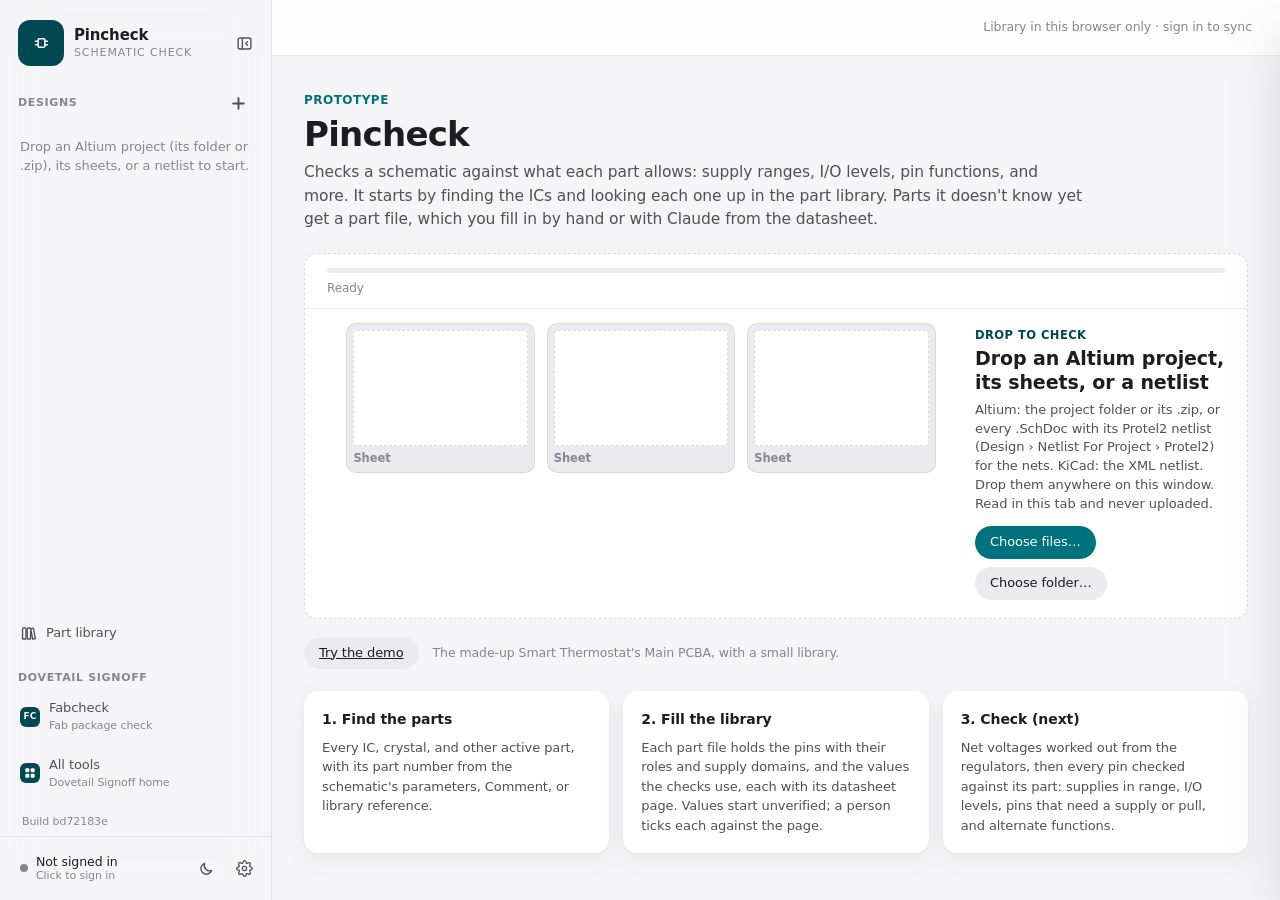
==== commit 68f0863e: "Pin planner plan and lab; part data for it: shared pads, peripherals, and Import from CubeMX - docs/" ====
--- a/index.html
+++ b/index.html
@@ -101,6 +101,7 @@
 <script src="assets/archive.js"></script>
 <script src="assets/params.js"></script>
 <script src="assets/library.js"></script>
+<script src="assets/cubemx.js"></script>
 <script src="assets/checks.js"></script>
 <script src="assets/mates.js"></script>
 <script src="assets/findings.js"></script>
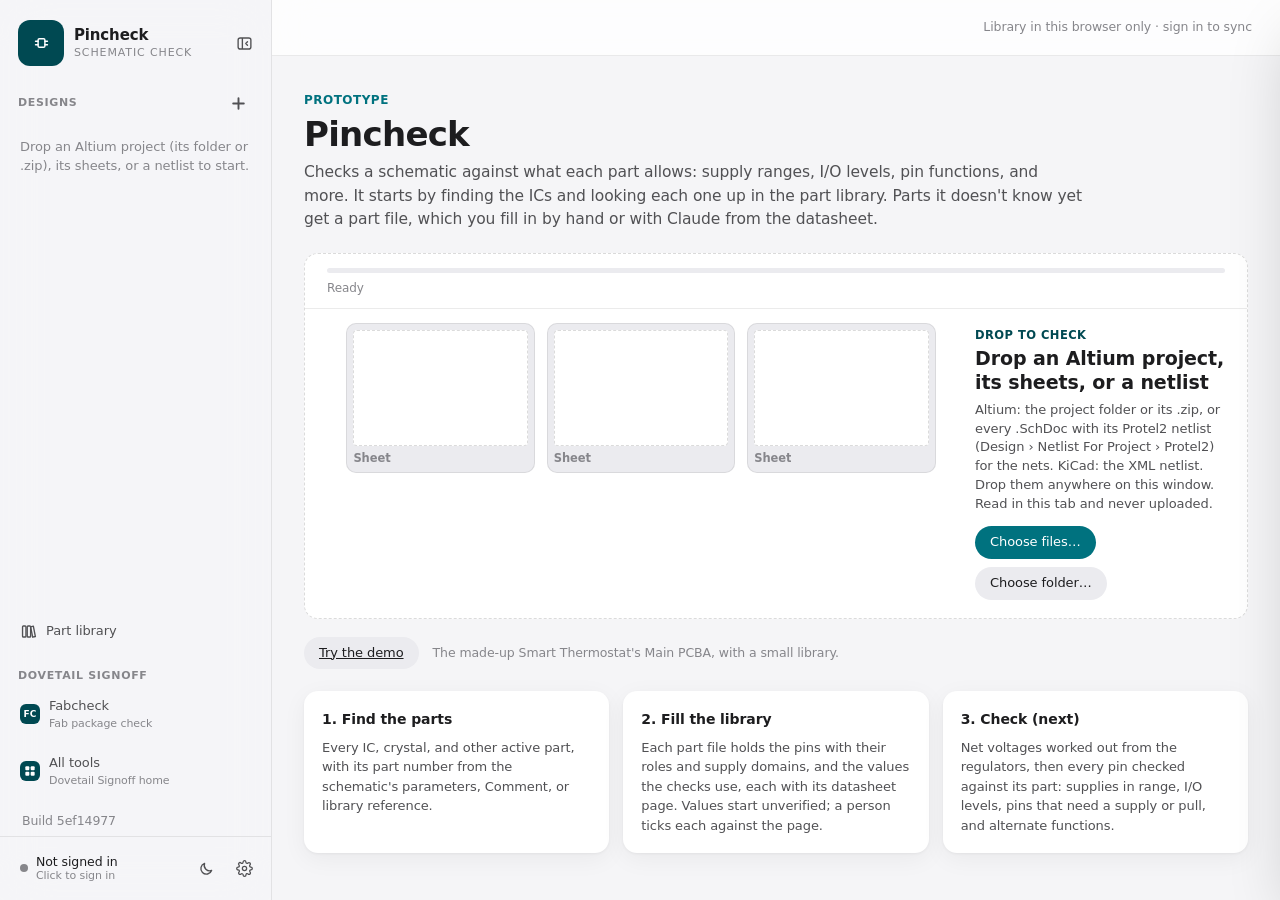
==== commit 5ff5313f: "Part window loadable by Signoff EE: editor.css, a page's token, its own file input The part window's" ====
--- a/index.html
+++ b/index.html
@@ -15,6 +15,7 @@
 <meta name="apple-mobile-web-app-title" content="Signoff">
 <link rel="stylesheet" href="assets/suite.css">
 <link rel="stylesheet" href="assets/styles.css">
+<link rel="stylesheet" href="assets/editor.css">
 </head>
 <body>
 <div id="demo-banner" class="demo-banner" hidden></div>
--- a/assets/styles.css
+++ b/assets/styles.css
@@ -15,13 +15,11 @@
 .pk-err { color: var(--issue); }
 .pk-toast-error { background: var(--issue); }
 .pk-scroll { overflow-x: auto; }
-.pk-c { text-align: center; }
 .pk-ico { width: 18px; height: 18px; flex: none; color: var(--text-3); display: grid; place-items: center; }
 .pk-ico svg { width: 17px; height: 17px; }
 .proj.active .pk-ico { color: #fff; }
 #library-link.active { background: var(--accent); color: #fff; }
 .btn-sm { padding: 4px 11px; font-size: 12px; }
-.pk-danger-link { color: var(--issue); }
 
 /* Home */
 .pk-drop { display: flex; flex-direction: column; align-items: center; gap: 8px; width: 100%; text-align: center; padding: 34px 20px; border: 1.5px dashed var(--hair-2); box-shadow: none; cursor: pointer; transition: border-color 0.15s, background 0.15s; color: var(--text); font: inherit; }
@@ -56,42 +54,11 @@
 .pk-search { margin-bottom: 14px; max-width: 520px; }
 
 /* The part window */
-.pk-ed-wrap { padding: 16px; }
-.pk-ed { max-width: 1180px; height: calc(100vh - 32px); height: calc(100dvh - 32px); display: flex; flex-direction: column; overflow: hidden; }
-.pk-ed-head { display: flex; align-items: center; gap: 16px; padding-bottom: 12px; border-bottom: 1px solid var(--hair); }
-.pk-ed-head > div:first-child { flex: 1; min-width: 0; }
-.pk-ed-head h2 { font-family: var(--mono); font-size: 19px; }
-.pk-ed-body { flex: 1; overflow: auto; padding-top: 16px; }
-.pk-ed .sheet-foot { border-top: 1px solid var(--hair); flex-wrap: wrap; }
-.pk-ed-grid { display: grid; grid-template-columns: repeat(auto-fill, minmax(260px, 1fr)); gap: 0 16px; }
-.pk-ed-tools { display: flex; align-items: center; gap: 12px; flex-wrap: wrap; margin-bottom: 10px; }
-.pk-ed-tools .input { max-width: 380px; }
-.pk-ed-group { font: 600 14px var(--display); margin: 20px 0 6px; }
-.pk-ed .table th { padding: 8px 8px; position: sticky; top: 0; background: var(--bg-elev); }
-.pk-ed .table td { padding: 5px 8px; vertical-align: middle; font-size: 12.5px; }
-.pk-ed .input { padding: 5px 8px; font-size: 12.5px; }
-.pk-pins td:nth-child(1) .input { width: 64px; }
-.pk-pins td:nth-child(2) .input { width: 170px; }
-.pk-pins td:nth-child(4) .input { width: 96px; }
-.pk-pins td:nth-child(6) .input { min-width: 240px; }
-.pk-mism td { background: var(--warn-soft, var(--bg-sunk)); }
 .pk-warnbox { box-shadow: inset 3px 0 0 var(--warn); }
-.pk-params td:first-child { width: 34%; }
-.pk-plabel { font-weight: 500; }
-.pk-pkey { font-family: var(--mono); font-size: 10.5px; color: var(--text-3); margin-top: 2px; }
-.pk-vals { white-space: nowrap; }
-.pk-vals .input { width: 92px; display: inline-block; margin-right: 4px; }
 .pk-vals .pk-text { width: 290px; }
 .pk-vals .pk-list { width: 290px; resize: vertical; }
-.pk-unit { color: var(--text-3); white-space: nowrap; }
-.pk-page { width: 54px; }
-.pk-cond { width: 150px; }
-.pk-filled .pk-plabel { color: var(--accent-ink); }
 .pk-ok { white-space: nowrap; cursor: pointer; }
-.pk-src { font-size: 10.5px; color: var(--text-3); }
 .pk-check { display: inline-flex; gap: 6px; align-items: center; font-size: 12.5px; }
-.pk-json { width: 100%; min-height: 60vh; font: 12px/1.45 var(--mono); }
-.pk-other { font-size: 12.5px; color: var(--text-2); }
 .pk-steps { padding-left: 20px; line-height: 1.6; font-size: 13.5px; }
 .pk-steps li { margin-bottom: 10px; }
 .pk-batch { max-height: 260px; overflow: auto; margin-bottom: 16px; }
@@ -100,14 +67,8 @@
 .pk-pre { background: var(--bg-sunk); border-radius: 8px; padding: 9px 12px; font: 12.5px var(--mono); white-space: pre-wrap; margin: 6px 0; }
 
 @media (max-width: 860px) {
-  .pk-ed-head { flex-wrap: wrap; }
   .grid-4.pk-stats { grid-template-columns: repeat(2, 1fr); }
 }
-.pk-pins td:nth-child(9) .input { width: 130px; }
-.pk-vmax { white-space: nowrap; }
-.pk-vmax .input { width: 64px; display: inline-block; margin-right: 4px; }
-.pk-pins td:nth-child(7) .input, .pk-pins td:nth-child(8) .input { width: 118px; }
-.pk-vnote { font-size: 11.5px; color: var(--text-2); margin-top: 3px; padding-left: 8px; border-left: 2px solid var(--hair-2); }
 
 /* Overview and Findings (assets/findings.js). Severities are never color alone: errors striped with ✕,
    warnings dotted with ▲, notes plain with i (the suite's colorblind-safe tokens). */
--- a/assets/editor.css
+++ b/assets/editor.css
@@ -0,0 +1,62 @@
+/* Pincheck's part window (assets/editor.js, PK.editor), on its own so another tool can load it beside its own
+   styles: Signoff EE's New part… opens this window (2026-11-20; ../docs/pin-planner.md). Pincheck loads it after
+   styles.css. A few of these classes (pk-muted, pk-note, pk-mono, pk-scroll, pk-btns) are used elsewhere in
+   Pincheck too, so styles.css keeps its own copies of those; change both. */
+.pk-muted { color: var(--text-3); font-size: 12.5px; }
+.pk-mono { font-family: var(--mono); font-size: 0.92em; }
+.pk-note { font-size: 11.5px; color: var(--text-3); margin-top: 5px; line-height: 1.4; }
+.pk-btns { display: flex; flex-wrap: wrap; gap: 6px; align-items: center; }
+.pk-scroll { overflow-x: auto; }
+.pk-c { text-align: center; }
+.pk-danger-link { color: var(--issue); }
+.pk-ed-wrap { padding: 16px; }
+.pk-ed { max-width: 1180px; height: calc(100vh - 32px); height: calc(100dvh - 32px); display: flex; flex-direction: column; overflow: hidden; }
+.pk-ed-head { display: flex; align-items: center; gap: 16px; padding-bottom: 12px; border-bottom: 1px solid var(--hair); }
+.pk-ed-head > div:first-child { flex: 1; min-width: 0; }
+.pk-ed-head h2 { font-family: var(--mono); font-size: 19px; }
+.pk-ed-body { flex: 1; overflow: auto; padding-top: 16px; }
+.pk-ed .sheet-foot { border-top: 1px solid var(--hair); flex-wrap: wrap; }
+.pk-ed-grid { display: grid; grid-template-columns: repeat(auto-fill, minmax(260px, 1fr)); gap: 0 16px; }
+.pk-ed-tools { display: flex; align-items: center; gap: 12px; flex-wrap: wrap; margin-bottom: 10px; }
+.pk-ed-tools .input { max-width: 380px; }
+.pk-ed-group { font: 600 14px var(--display); margin: 20px 0 6px; }
+.pk-ed .table th { padding: 8px 8px; position: sticky; top: 0; background: var(--bg-elev); }
+.pk-ed .table td { padding: 5px 8px; vertical-align: middle; font-size: 12.5px; }
+.pk-ed .input { padding: 5px 8px; font-size: 12.5px; }
+.pk-pins td:nth-child(1) .input { width: 64px; }
+.pk-pins td:nth-child(2) .input { width: 170px; }
+.pk-pins td:nth-child(4) .input { width: 96px; }
+.pk-pins td:nth-child(6) .input { min-width: 240px; }
+.pk-mism td { background: var(--warn-soft, var(--bg-sunk)); }
+.pk-warnbox { box-shadow: inset 3px 0 0 var(--warn); }
+.pk-params td:first-child { width: 34%; }
+.pk-plabel { font-weight: 500; }
+.pk-pkey { font-family: var(--mono); font-size: 10.5px; color: var(--text-3); margin-top: 2px; }
+.pk-vals { white-space: nowrap; }
+.pk-vals .input { width: 92px; display: inline-block; margin-right: 4px; }
+.pk-vals .pk-text { width: 290px; }
+.pk-vals .pk-list { width: 290px; resize: vertical; }
+.pk-unit { color: var(--text-3); white-space: nowrap; }
+.pk-page { width: 54px; }
+.pk-cond { width: 150px; }
+.pk-filled .pk-plabel { color: var(--accent-ink); }
+.pk-ok { white-space: nowrap; cursor: pointer; }
+.pk-src { font-size: 10.5px; color: var(--text-3); }
+.pk-check { display: inline-flex; gap: 6px; align-items: center; font-size: 12.5px; }
+.pk-json { width: 100%; min-height: 60vh; font: 12px/1.45 var(--mono); }
+.pk-other { font-size: 12.5px; color: var(--text-2); }
+.pk-steps { padding-left: 20px; line-height: 1.6; font-size: 13.5px; }
+.pk-steps li { margin-bottom: 10px; }
+.pk-pre { background: var(--bg-sunk); border-radius: 8px; padding: 9px 12px; font: 12.5px var(--mono); white-space: pre-wrap; margin: 6px 0; }
+@media (max-width: 860px) {
+  .pk-ed-head { flex-wrap: wrap; }
+}
+.pk-pins td:nth-child(9) .input { width: 130px; }
+.pk-vmax { white-space: nowrap; }
+.pk-vmax .input { width: 64px; display: inline-block; margin-right: 4px; }
+.pk-pins td:nth-child(7) .input, .pk-pins td:nth-child(8) .input { width: 118px; }
+.pk-vnote { font-size: 11.5px; color: var(--text-2); margin-top: 3px; padding-left: 8px; border-left: 2px solid var(--hair-2); }
+.pk-sect .pk-muted { font: 400 12.5px var(--sans); }
+.pk-send .note.pk-ok { color: var(--pass); }
+.paper .pk-mono { word-break: break-word; }
+.pk-ck-answer .pk-btns { margin: 0 0 8px; }
